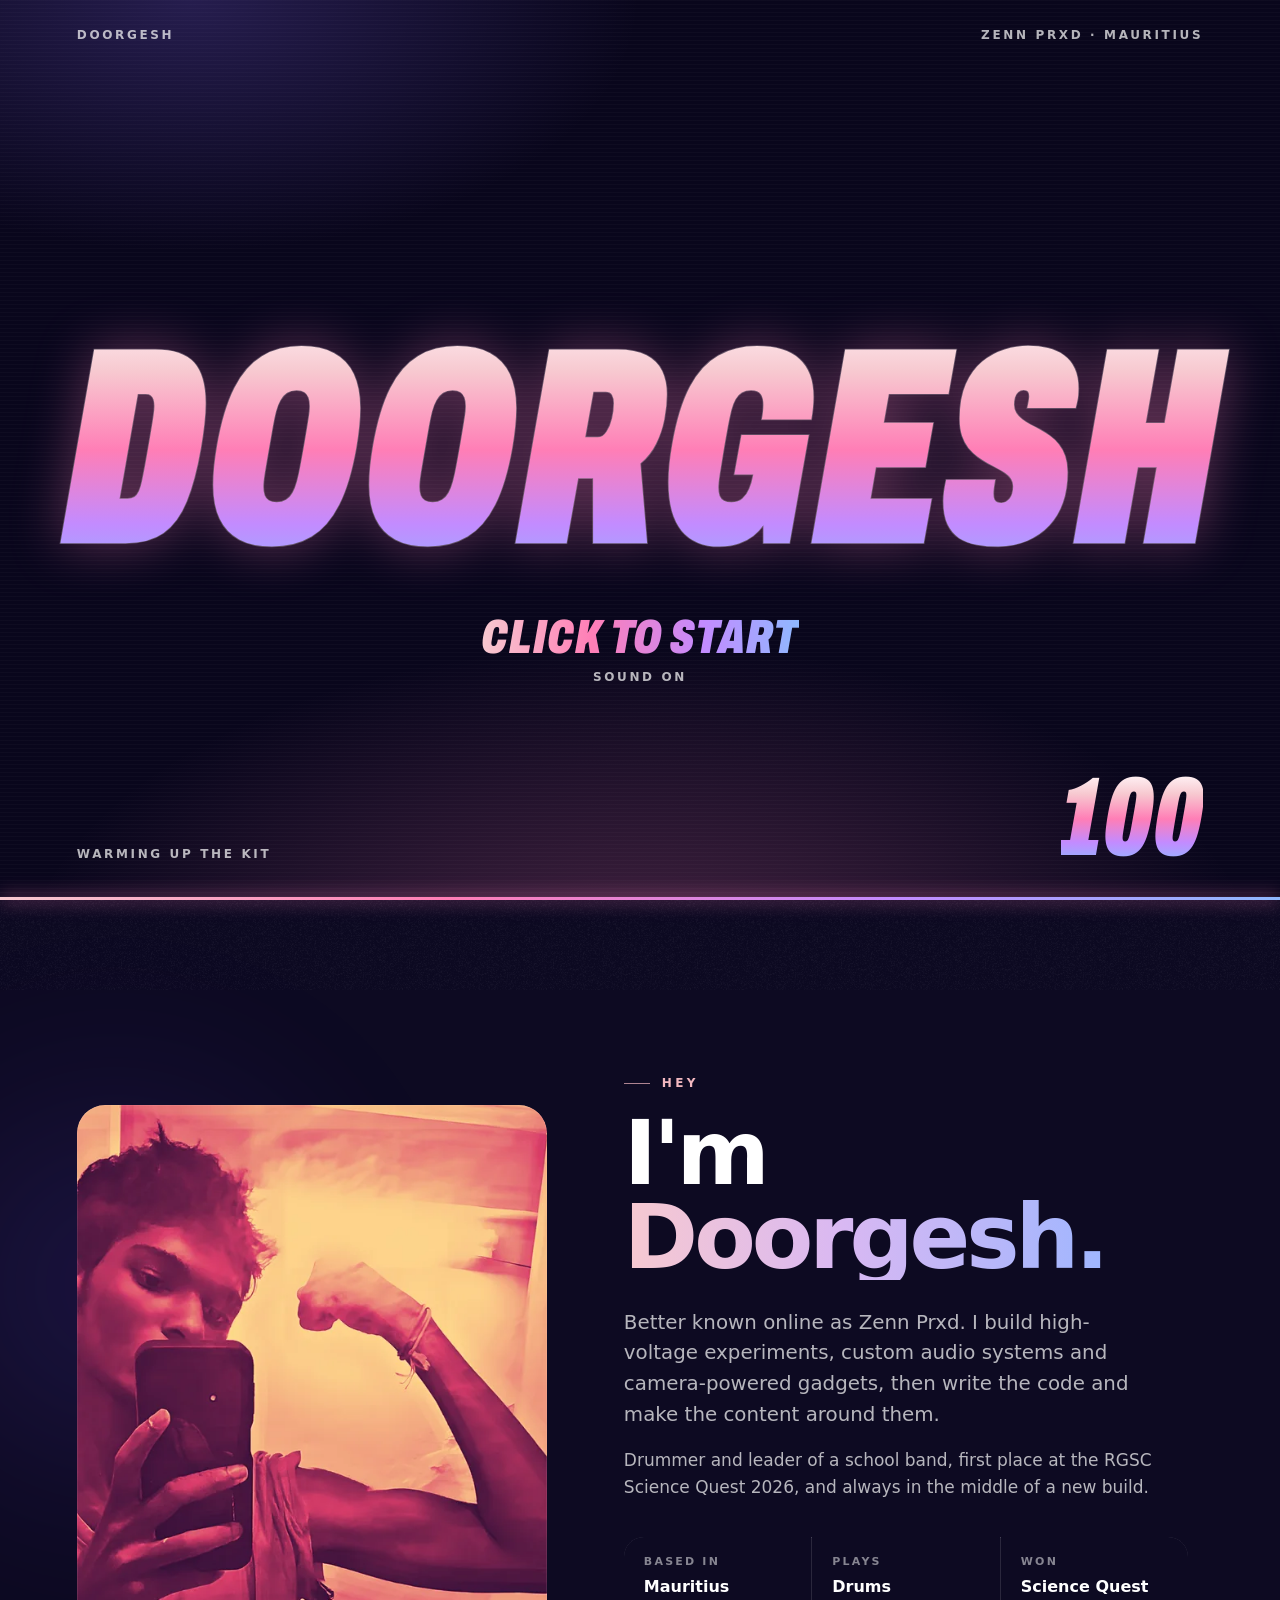
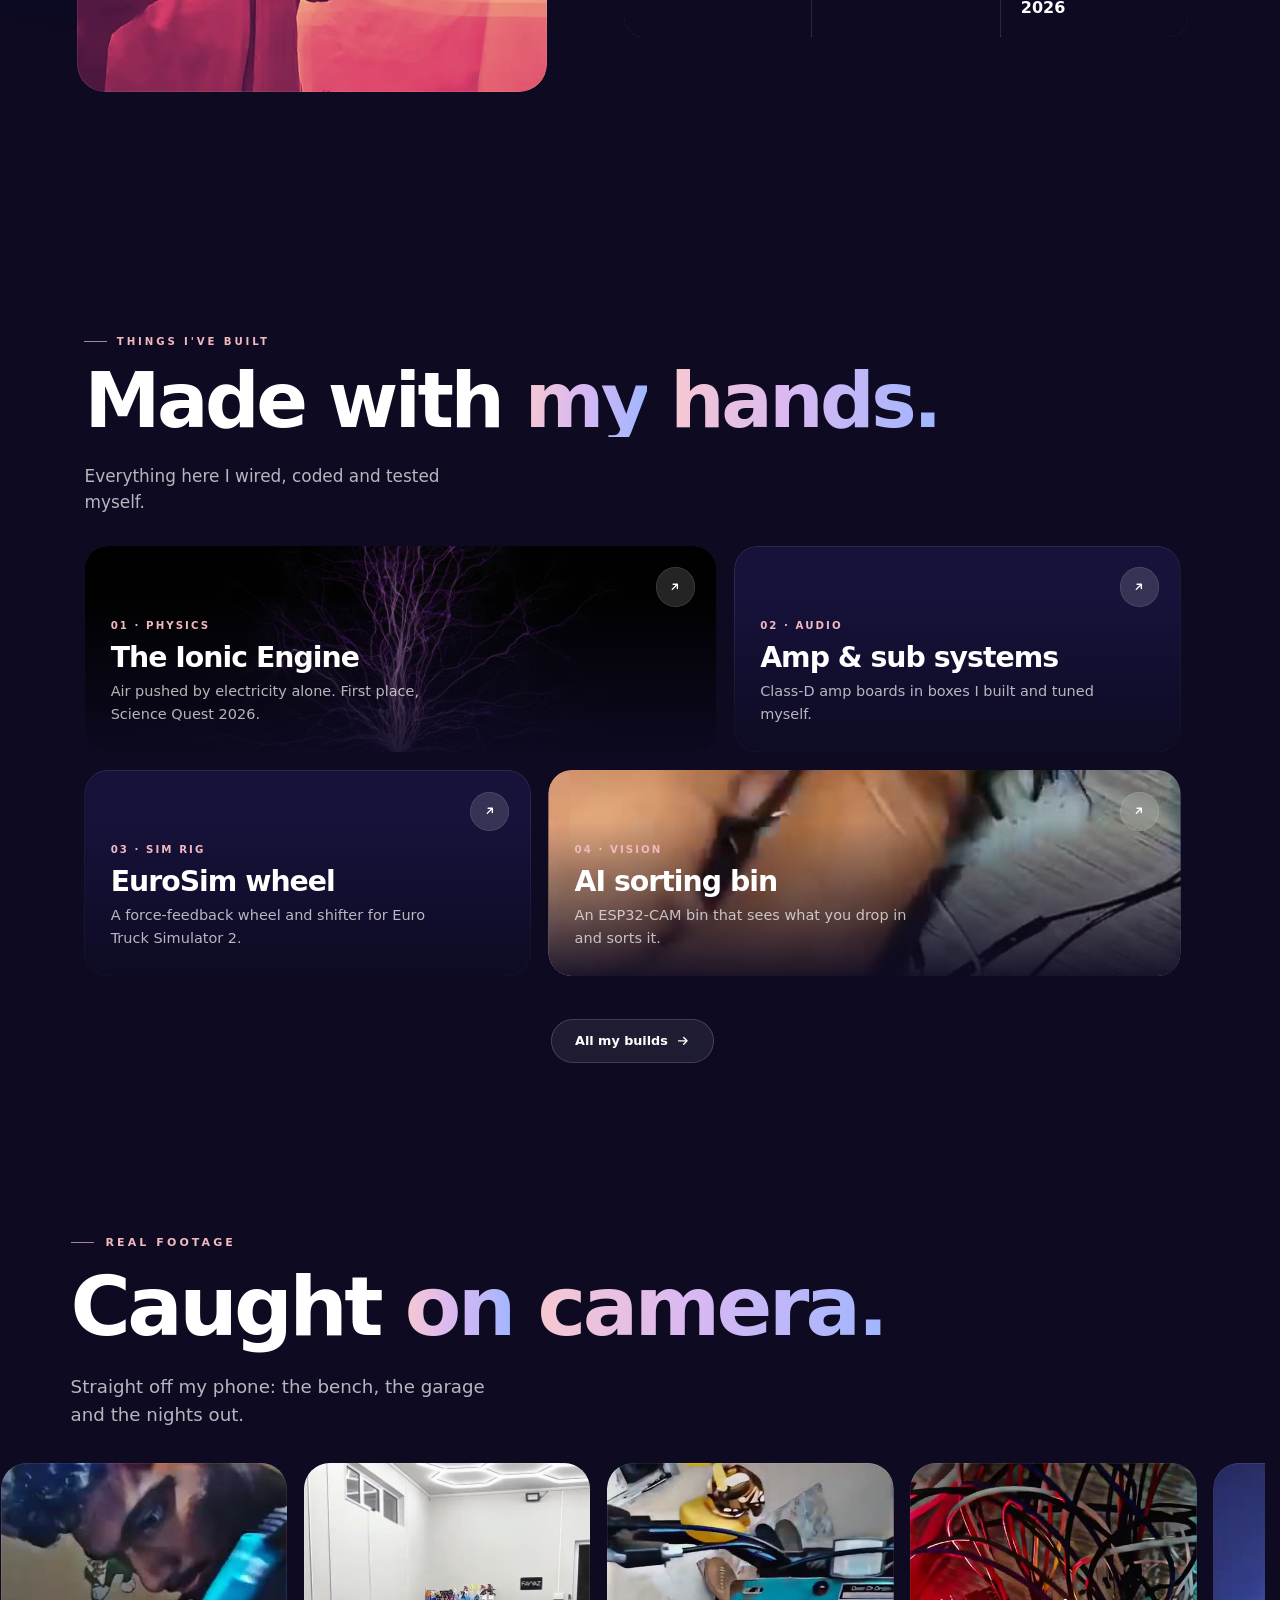
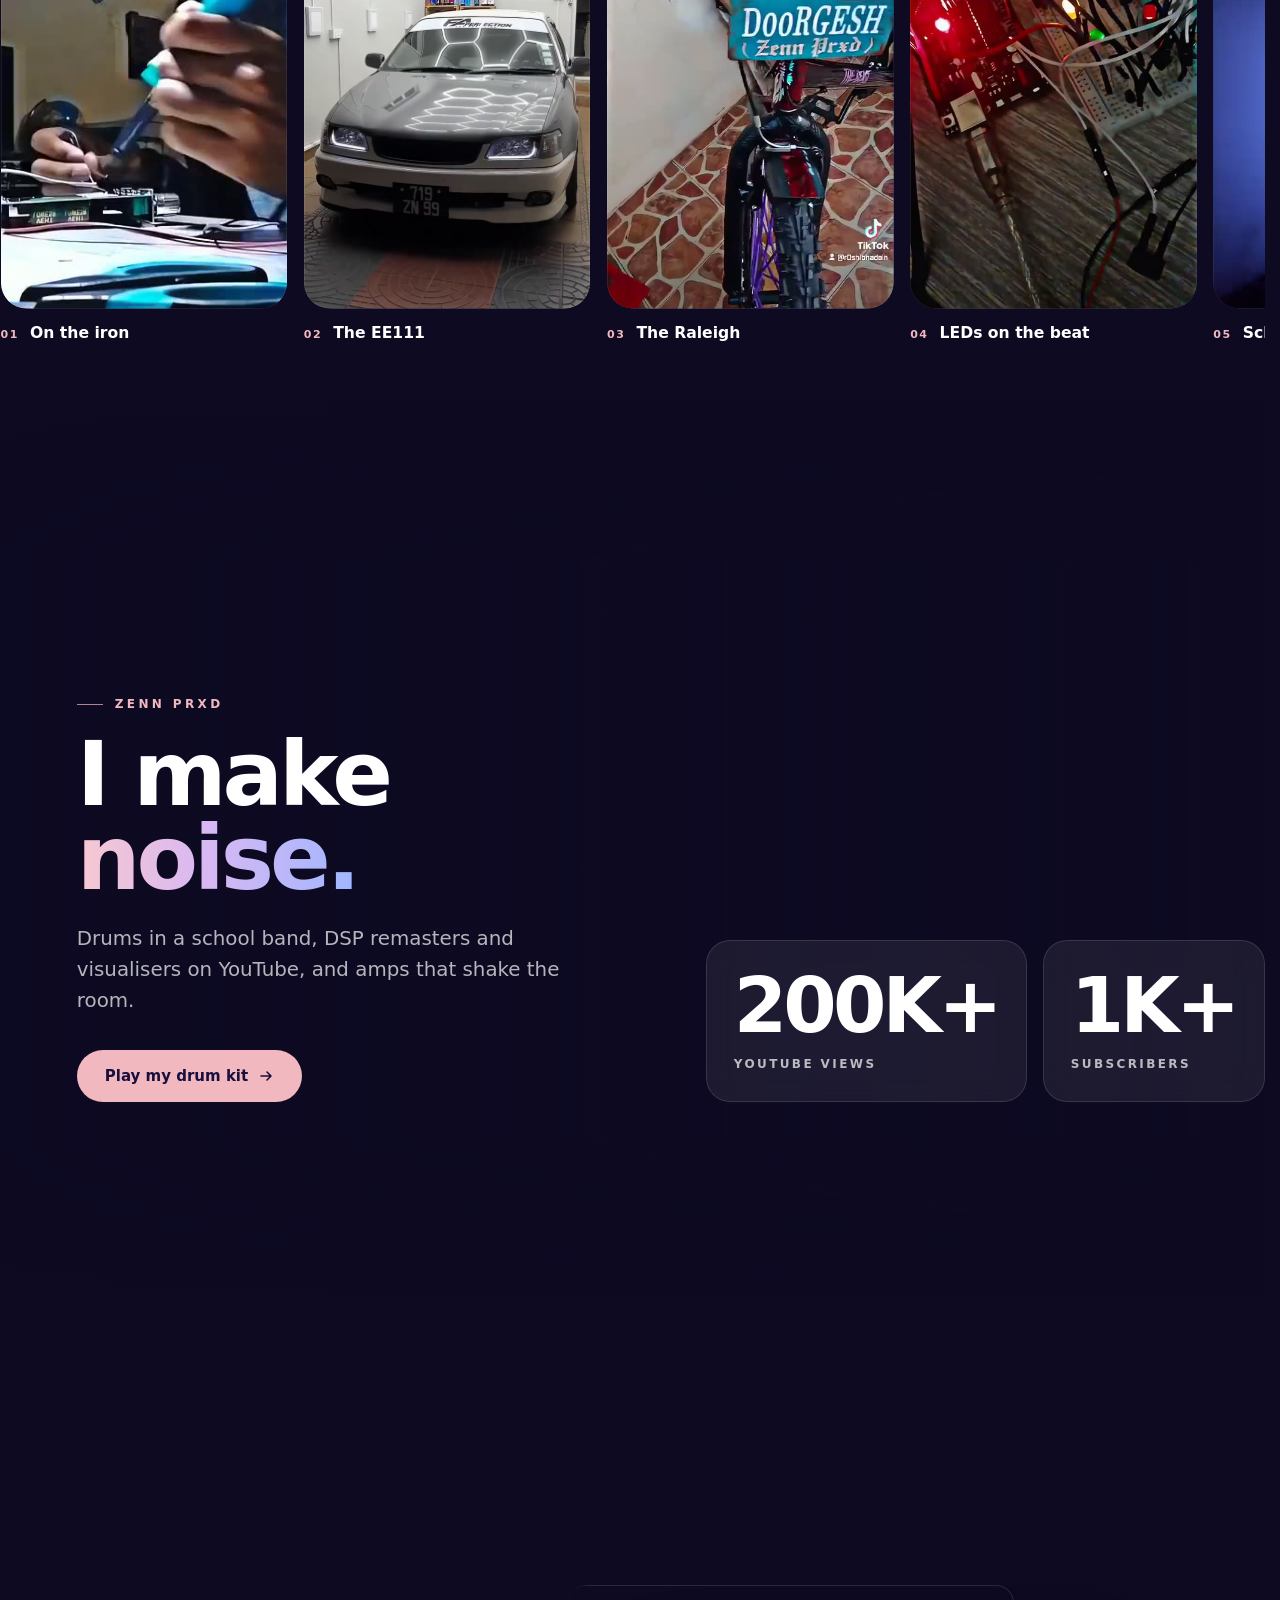
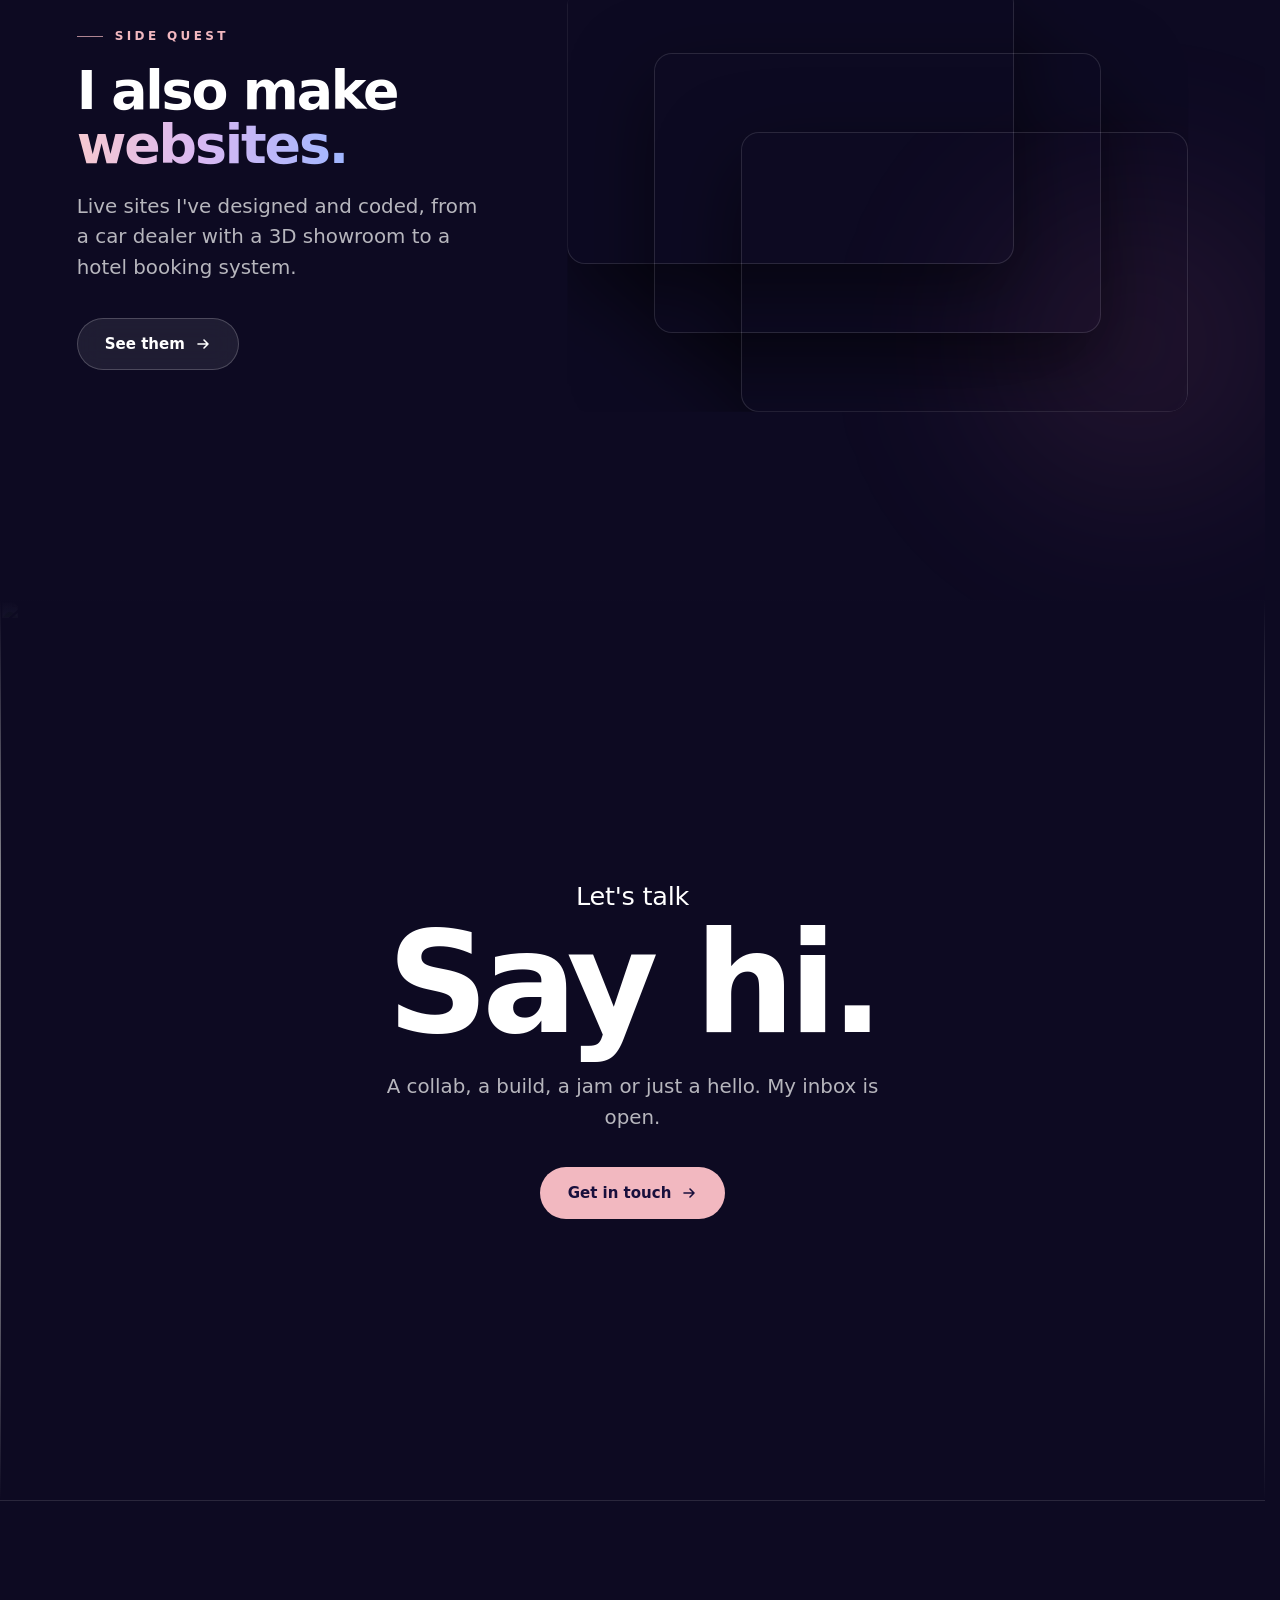
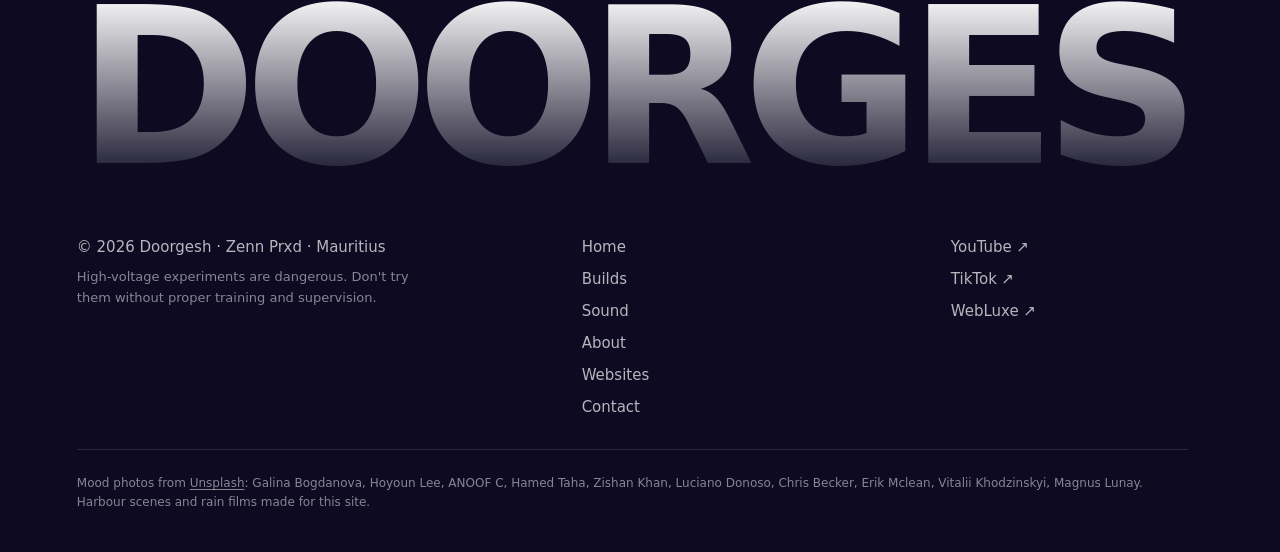
==== index.html @ 0b972c2b "New site: Claim Your Summit hero, original intro film, snap scrolling Replaces the previous portfoli" ====
<!doctype html>
<html lang="en" data-page="home">
<head>
<meta charset="utf-8">
<meta name="viewport" content="width=device-width, initial-scale=1, viewport-fit=cover">
<title>Doorgesh — Claim Your Summit</title>
<meta name="description" content="Doorgesh (Zenn Prxd): builder, drummer and producer from Mauritius. High-voltage experiments, custom audio systems, sim rigs and websites. Claim your summit.">
<meta name="theme-color" content="#0D0A22">
<meta property="og:title" content="Doorgesh — Claim Your Summit">
<meta property="og:description" content="Doorgesh (Zenn Prxd): builder, drummer and producer from Mauritius. High-voltage experiments, custom audio systems, sim rigs and websites. Claim your summit.">
<meta property="og:type" content="website">
<meta property="og:image" content="assets/img/doorgesh-4-sunset.webp">
<link rel="icon" href="assets/favicon.svg" type="image/svg+xml">
<link rel="preconnect" href="https://images.higgs.ai" crossorigin>
<link rel="preconnect" href="https://d8j0ntlcm91z4.cloudfront.net" crossorigin>
<link rel="preload" href="https://fonts.gstatic.com/s/inter/v20/UcC73FwrK3iLTeHuS_nVMrMxCp50SjIa1ZL7.woff2" as="font" type="font/woff2" crossorigin>
<script>(function(){var h=document.documentElement,home=h.getAttribute("data-page")==="home",s;window.DG_EXTRA=[];try{s=sessionStorage;var n=performance.getEntriesByType("navigation")[0];if(n&&n.type==="reload"){s.removeItem("dg-seen");s.removeItem("dg-home");s.removeItem("dg-wipe")}if(matchMedia("(prefers-reduced-motion: reduce)").matches){s.removeItem("dg-wipe");h.classList.add("nointro");return}if(home&&!s.getItem("dg-home")){s.removeItem("dg-wipe");h.classList.add("intro","filming","loading");return}if(home)h.classList.add("nointro");if(s.getItem("dg-wipe"))h.classList.add("arriving");else if(!s.getItem("dg-seen"))h.classList.add("loading")}catch(e){if(home)h.classList.add("nointro")}})()</script>
<link rel="preconnect" href="https://fonts.googleapis.com">
<link rel="preconnect" href="https://fonts.gstatic.com" crossorigin>
<link rel="stylesheet" href="https://fonts.googleapis.com/css2?family=Archivo:ital,wdth,wght@1,62..125,900&amp;display=swap">
<link rel="stylesheet" href="css/site.css?v=3">
<link rel="stylesheet" href="css/intro.css?v=3">
<link rel="stylesheet" href="css/motion.css?v=3">
<style>
/* ---------- hero + stage (Claim Your Summit) ---------- */
.hero{
  position:relative;
  isolation:isolate;
  width:100%;
  height:100vh;height:100svh;
  min-height:520px;
  overflow:hidden;
  background:var(--bg);
}
.stage{
  position:absolute;
  left:50%;top:50%;
  width:max(100vw, 177.7778vh);
  aspect-ratio:16/9;
  transform:translate(-50%,-50%);
  z-index:1;
}
.stage.is-sized{transform:none}
.layer{position:absolute;inset:0}
.layer > img,.layer > video{
  position:absolute;inset:0;
  width:100%;height:100%;
  object-fit:cover;
  display:block;
  user-select:none;-webkit-user-drag:none;
}
.back{transform-origin:50% 40%;z-index:1}
.headline{z-index:2}
.mid{transform-origin:50% 45%;z-index:3}
.front{transform-origin:50% 100%;z-index:4}
.rain{opacity:0;transition:opacity .7s linear}
.rain.on{opacity:1}
.shade{
  position:absolute;left:0;right:0;top:0;height:45%;
  background:linear-gradient(to bottom, rgba(13,8,40,.45), rgba(13,8,40,0));
  pointer-events:none;
}
.glass{
  position:absolute;
  left:5.2%;right:4.1%;top:57.9%;height:25.4%;
  background:linear-gradient(to bottom, rgba(190,200,255,.10) 0%, rgba(150,160,230,.05) 60%, rgba(120,130,210,.08) 100%);
  -webkit-backdrop-filter:blur(1.2px) saturate(1.05);
  backdrop-filter:blur(1.2px) saturate(1.05);
  border-top:1px solid rgba(255,255,255,.18);
}
.headline{position:absolute;top:0;left:0;width:100vw;height:100%;pointer-events:none}
.word{
  position:absolute;left:0;right:0;top:0;
  margin:0;
  font-size:290px;
  font-weight:700;
  letter-spacing:-.045em;
  line-height:1;
  text-align:center;
  white-space:nowrap;
  color:#fff;
}
.word .w{display:inline-block}
.word .l{display:inline-block;will-change:transform,opacity}
.word .bl{display:inline-block;width:0;height:0}
.kicker{
  position:absolute;
  left:-.1em;right:.1em;top:0;
  margin:0;
  font-size:34px;
  font-weight:300;
  letter-spacing:-.01em;
  line-height:1;
  text-align:center;
  white-space:nowrap;
  color:#fff;
}
.opening{position:absolute;inset:0;z-index:6;background:var(--bg)}
.opening > img,.opening > video{position:absolute;inset:0;width:100%;height:100%;object-fit:cover;display:block}
.opening > video{opacity:0}
.doors{position:absolute;inset:0;z-index:7;overflow:hidden}
.door{
  position:absolute;top:0;
  width:50%;height:100%;
  background-color:#07060f;
  background-repeat:no-repeat;
  background-size:200% 100%;
  will-change:transform;
}
.door--l{left:0;background-position:0 50%}
.door--r{right:0;background-position:100% 50%}
html:not(.intro) .opening,html:not(.intro) .doors,.opening[hidden],.doors[hidden]{display:none}

/* intro start states */
html.intro .nav{opacity:0;transform:translateY(-6px)}
html.intro .word .l,html.intro .kicker{opacity:0}
html.intro .front{transform:translateY(66%)}
html.intro .shade{opacity:0}
</style>
<script src="js/site.js?v=3" defer></script>
<script src="js/intro.js?v=3" defer></script>
</head>
<body>
<div class="loader" id="loader" aria-hidden="true">
  <div class="loader__bg"></div>
  <div class="loader__top"><span>Doorgesh</span><span>Zenn Prxd · Mauritius</span></div>
  <div class="loader__word"><div class="loader__w"><span class="loader__out">Doorgesh</span><span class="loader__fill">Doorgesh</span></div></div>
  <div class="loader__bottom"><span class="loader__msg">Loading the drive</span><span class="loader__num">000</span></div>
  <div class="loader__line"><i></i></div>
</div>
<div class="wipe" id="wipe" aria-hidden="true"><i></i><i></i><i></i><i></i><i></i><span></span></div>
<div class="film" id="film">
  <canvas class="film__amb" aria-hidden="true"></canvas>
  <video muted playsinline preload="auto" aria-label="Intro film: a drive into a neon city ending on the name Doorgesh"></video>
  <button type="button" class="film__snd" aria-pressed="false">Sound off</button>
  <button type="button" class="film__skip">Skip intro →</button>
</div>
<div class="flash" id="flash" aria-hidden="true"></div>
<a class="skip" href="#main">Skip to content</a>
<header class="nav" id="nav">
  <a class="brand" href="index.html" aria-label="Doorgesh, home">DOORGESH</a>
  <nav class="pills" aria-label="Main">
    <a href="index.html" aria-current="page">Home</a>
    <a href="work.html">Builds</a>
    <a href="sound.html">Sound</a>
    <a href="about.html">About</a>
  </nav>
  <div class="nav__right">
    <span class="lang">
      <svg viewBox="0 0 24 24" fill="none" stroke="currentColor" stroke-width="1.5" stroke-linecap="round" aria-hidden="true"><circle cx="12" cy="12" r="9"/><path d="M3 12h18"/><path d="M12 3c-3.2 3-3.2 15 0 18M12 3c3.2 3 3.2 15 0 18"/></svg>
      Eng
    </span>
    <a class="btn" href="contact.html">Say hi</a>
  </div>
</header>
<main id="main">
<section class="hero" id="hero" aria-label="Doorgesh — Claim Your Summit">
  <div class="stage" id="stage">
    <div class="layer back" id="back">
      <img id="imgBack" alt="" decoding="async">
      <video class="rain" id="rainA" muted playsinline preload="auto" aria-hidden="true"></video>
      <video class="rain" id="rainB" muted playsinline preload="auto" aria-hidden="true"></video>
      <div class="shade" id="shade"></div>
    </div>
    <div class="headline" id="headline">
      <p class="kicker" id="kicker" aria-hidden="true">Claim Your</p>
      <h1 class="word" id="word" aria-label="Claim Your Summit"><span class="w" id="wordInner" aria-hidden="true"><span class="l">S</span><span class="l">u</span><span class="l">m</span><span class="l">m</span><span class="l">i</span><span class="l">t</span><i class="bl" id="baseline"></i></span></h1>
    </div>
    <div class="layer mid" id="mid">
      <img id="imgMid" alt="" decoding="async">
    </div>
    <div class="layer front" id="front">
      <div class="glass" aria-hidden="true"></div>
      <img id="imgFront" alt="A man in a long dark coat stands at a glass balcony railing, looking out over a rainy neon harbour at night" decoding="async">
    </div>
  </div>
  <div class="opening" id="opening" aria-hidden="true">
    <img id="imgAerial" alt="" decoding="async">
    <video id="tilt" muted playsinline preload="auto"></video>
  </div>
  <div class="doors" id="doors" aria-hidden="true">
    <div class="door door--l" id="doorL"></div>
    <div class="door door--r" id="doorR"></div>
  </div>
  <button class="cue" type="button" aria-label="Scroll to the next section">Scroll<i></i></button>
</section>

<section class="sec" aria-labelledby="me-title">
  <div class="glow glow--a" aria-hidden="true"></div>
  <div class="wrap me">
    <figure class="frame me__photo" data-reveal><img src="assets/img/doorgesh-4-sunset.webp" srcset="assets/img/doorgesh-4-sunset.webp 1x, assets/img/doorgesh-4-sunset-hd.webp 2x" alt="Doorgesh flexing, mirror selfie in sunset colours" loading="lazy" decoding="async" style="object-position:45% 35%"></figure>
    <div class="me__text">
      <p class="eyebrow" data-reveal>Hey</p>
      <h2 id="me-title" class="h2" data-reveal="2">I'm <span class="hl">Doorgesh.</span></h2>
      <p class="lede" data-reveal="3">Better known online as Zenn Prxd. I build high-voltage experiments, custom audio systems and camera-powered gadgets, then write the code and make the content around them.</p>
      <p class="muted" data-reveal="3">Drummer and leader of a school band, first place at the RGSC Science Quest 2026, and always in the middle of a new build.</p>
      <ul class="facts" data-reveal="4">
        <li><span>Based in</span>Mauritius</li>
        <li><span>Plays</span>Drums</li>
        <li><span>Won</span>Science Quest 2026</li>
      </ul>
      <div class="btns" data-reveal="4"><a class="btn btn--ghost" href="about.html">More about me <svg viewBox="0 0 16 16" aria-hidden="true"><path d="M3 8h10M9 4l4 4-4 4"/></svg></a></div>
    </div>
  </div>
</section>

<section class="sec sec--tight" aria-labelledby="built-title">
  <div class="wrap">
    <div class="sec-head">
      <div><p class="eyebrow" data-reveal>Things I've built</p><h2 id="built-title" class="h2" data-reveal="2">Made with <span class="hl">my hands.</span></h2></div>
      <p class="lede" data-reveal="3">Everything here I wired, coded and tested myself.</p>
    </div>
    <div class="tiles">
      <a class="tile" data-cursor="View" href="work.html" data-reveal><img src="assets/img/mood/ionic.webp" srcset="assets/img/mood/ionic.webp 1400w, assets/img/mood/ionic-hd.webp 2400w" sizes="(max-width:900px) 100vw, 60vw" alt="" loading="lazy" decoding="async"><span class="tile__go"><svg viewBox="0 0 16 16" aria-hidden="true"><path d="M5 11 11 5M6 5h5v5"/></svg></span><span class="tile__k">01 · Physics</span><span class="tile__t">The Ionic Engine</span><span class="tile__d">Air pushed by electricity alone. First place, Science Quest 2026.</span></a>
      <a class="tile" data-cursor="View" href="work.html" data-reveal="2"><img src="assets/img/real/tb21.webp" srcset="assets/img/real/tb21.webp 1x, assets/img/real/tb21-hd.webp 2x" alt="" loading="lazy" decoding="async"><span class="tile__go"><svg viewBox="0 0 16 16" aria-hidden="true"><path d="M5 11 11 5M6 5h5v5"/></svg></span><span class="tile__k">02 · Audio</span><span class="tile__t">Amp &amp; sub systems</span><span class="tile__d">Class-D amp boards in boxes I built and tuned myself.</span></a>
      <a class="tile" data-cursor="View" href="work.html" data-reveal><img src="assets/img/mood/sim.webp" srcset="assets/img/mood/sim.webp 1400w, assets/img/mood/sim-hd.webp 2400w" sizes="(max-width:900px) 100vw, 60vw" alt="" loading="lazy" decoding="async"><span class="tile__go"><svg viewBox="0 0 16 16" aria-hidden="true"><path d="M5 11 11 5M6 5h5v5"/></svg></span><span class="tile__k">03 · Sim rig</span><span class="tile__t">EuroSim wheel</span><span class="tile__d">A force-feedback wheel and shifter for Euro Truck Simulator 2.</span></a>
      <a class="tile" data-cursor="View" href="work.html" data-reveal="2"><img src="assets/video/real/wiring.jpg" alt="" loading="lazy" decoding="async"><span class="tile__go"><svg viewBox="0 0 16 16" aria-hidden="true"><path d="M5 11 11 5M6 5h5v5"/></svg></span><span class="tile__k">04 · Vision</span><span class="tile__t">AI sorting bin</span><span class="tile__d">An ESP32-CAM bin that sees what you drop in and sorts it.</span></a>
    </div>
    <div class="more"><a class="btn btn--ghost" href="work.html">All my builds <svg viewBox="0 0 16 16" aria-hidden="true"><path d="M3 8h10M9 4l4 4-4 4"/></svg></a></div>
  </div>
</section>

<section class="sec" aria-labelledby="reel-title">
  <div class="wrap">
    <div class="sec-head">
      <div><p class="eyebrow" data-reveal>Real footage</p><h2 id="reel-title" class="h2" data-reveal="2">Caught <span class="hl">on camera.</span></h2></div>
      <p class="lede" data-reveal="3">Straight off my phone: the bench, the garage and the nights out.</p>
    </div>
  </div>
  <div class="reel" data-reveal>
    <figure class="clip"><div class="frame"><video muted loop playsinline preload="none" poster="assets/video/real/solder.jpg" data-src="assets/video/real/solder.mp4" aria-label="Doorgesh soldering a board at his desk"></video></div><figcaption><span>01</span>On the iron</figcaption></figure>
    <figure class="clip"><div class="frame"><video muted loop playsinline preload="none" poster="assets/video/real/ee111.jpg" data-src="assets/video/real/ee111.mp4" aria-label="A Corolla EE111 under garage lights, headlights cycling colours"></video></div><figcaption><span>02</span>The EE111</figcaption></figure>
    <figure class="clip"><div class="frame"><video muted loop playsinline preload="none" poster="assets/video/real/bike.jpg" data-src="assets/video/real/bike.mp4" aria-label="Close-ups of the wrapped Raleigh bicycle with purple spokes"></video></div><figcaption><span>03</span>The Raleigh</figcaption></figure>
    <figure class="clip"><div class="frame"><video muted loop playsinline preload="none" poster="assets/video/real/leds.jpg" data-src="assets/video/real/leds.mp4" aria-label="An Arduino and breadboard with LEDs flashing"></video></div><figcaption><span>04</span>LEDs on the beat</figcaption></figure>
    <figure class="clip"><div class="frame"><video muted loop playsinline preload="none" poster="assets/video/real/school.jpg" data-src="assets/video/real/school.mp4" aria-label="A school party under coloured lights"></video></div><figcaption><span>05</span>School nights</figcaption></figure>
  </div>
</section>

<section class="sec band" aria-labelledby="music-title">
  <div class="band__bg" aria-hidden="true"><img src="assets/img/mood/drums-violet.webp" srcset="assets/img/mood/drums-violet.webp 1400w, assets/img/mood/drums-violet-hd.webp 2400w" sizes="(max-width:900px) 100vw, 60vw" alt="" loading="lazy" decoding="async"></div>
  <div class="wrap music">
    <div>
      <p class="eyebrow" data-reveal>Zenn Prxd</p>
      <h2 id="music-title" class="h2" data-reveal="2">I make <span class="hl">noise.</span></h2>
      <p class="lede" data-reveal="3">Drums in a school band, DSP remasters and visualisers on YouTube, and amps that shake the room.</p>
      <div class="btns" data-reveal="4"><a class="btn" href="sound.html">Play my drum kit <svg viewBox="0 0 16 16" aria-hidden="true"><path d="M3 8h10M9 4l4 4-4 4"/></svg></a></div>
    </div>
    <dl class="nums" data-reveal="3">
      <div class="num"><dd><b><span data-count="200">200</span>K+</b></dd><dt><span>YouTube views</span></dt></div>
      <div class="num"><dd><b><span data-count="1">1</span>K+</b></dd><dt><span>Subscribers</span></dt></div>
    </dl>
  </div>
</section>

<section class="sec" aria-labelledby="sq-title">
  <div class="glow glow--b" aria-hidden="true"></div>
  <div class="wrap sq">
    <div>
      <p class="eyebrow" data-reveal>Side quest</p>
      <h2 id="sq-title" class="h3" data-reveal="2">I also make <span class="hl">websites.</span></h2>
      <p class="lede" data-reveal="3" style="margin-top:20px">Live sites I've designed and coded, from a car dealer with a 3D showroom to a hotel booking system.</p>
      <div class="btns" data-reveal="4"><a class="btn btn--ghost" href="web.html">See them <svg viewBox="0 0 16 16" aria-hidden="true"><path d="M3 8h10M9 4l4 4-4 4"/></svg></a></div>
    </div>
    <div class="sq__shots" data-reveal="2">
      <img src="assets/img/sites/v8motors.webp" srcset="assets/img/sites/v8motors.webp 1x, assets/img/sites/v8motors-hd.webp 2x" alt="V8 Motors website" loading="lazy" decoding="async">
      <img src="assets/img/sites/edenvilla.webp" srcset="assets/img/sites/edenvilla.webp 1x, assets/img/sites/edenvilla-hd.webp 2x" alt="Eden Villa website" loading="lazy" decoding="async">
      <img src="assets/img/sites/signtuning.webp" srcset="assets/img/sites/signtuning.webp 1x, assets/img/sites/signtuning-hd.webp 2x" alt="SIGNTUNING website" loading="lazy" decoding="async">
    </div>
  </div>
</section>

<section class="cta" aria-label="Contact">
  <div class="cta__bg" data-rain="https://d8j0ntlcm91z4.cloudfront.net/user_38xzZboKViGWJOttwIXH07lWA1P/hf_20261117_063703_04e54df7-2236-4dff-b95b-a9a34c1f78ec.mp4" aria-hidden="true">
    <img src="https://images.higgs.ai/?default=1&amp;output=webp&amp;url=https%3A%2F%2Fd8j0ntlcm91z4.cloudfront.net%2Fuser_38xzZboKViGWJOttwIXH07lWA1P%2Fhf_20261117_063251_24fbd7cc-00df-49ec-8fbf-d8a0349b1e98.png&amp;w=2000&amp;q=85" alt="" loading="lazy" decoding="async">
    <video muted playsinline preload="none"></video>
    <video muted playsinline preload="none"></video>
  </div>
  <div class="wrap">
    <p class="kick" data-reveal>Let's talk</p>
    <h2 class="h1" data-reveal="2">Say hi.</h2>
    <p class="lede" data-reveal="3">A collab, a build, a jam or just a hello. My inbox is open.</p>
    <div class="btns" data-reveal="4"><a class="btn" href="contact.html">Get in touch <svg viewBox="0 0 16 16" aria-hidden="true"><path d="M3 8h10M9 4l4 4-4 4"/></svg></a></div>
  </div>
</section>
</main>
<footer class="foot">
  <div class="wrap">
    <p class="foot__word" aria-hidden="true">DOORGESH</p>
    <div class="foot__row">
      <div><p>© 2026 Doorgesh · Zenn Prxd · Mauritius</p><p class="foot__warn">High-voltage experiments are dangerous. Don't try them without proper training and supervision.</p></div>
      <nav class="foot__nav" aria-label="Footer"><a href="index.html">Home</a><a href="work.html">Builds</a><a href="sound.html">Sound</a><a href="about.html">About</a><a href="web.html">Websites</a><a href="contact.html">Contact</a></nav>
      <div class="foot__nav"><a href="https://www.youtube.com/results?search_query=Zenn+Prxd" target="_blank" rel="noopener">YouTube ↗</a><a href="https://www.tiktok.com/@r0shibhadain" target="_blank" rel="noopener">TikTok ↗</a><a href="https://webluxe.github.io/WebLuxe/" target="_blank" rel="noopener">WebLuxe ↗</a></div>
    </div>
    <p class="foot__credits">Mood photos from <a href="https://unsplash.com" target="_blank" rel="noopener">Unsplash</a>: Galina Bogdanova, Hoyoun Lee, ANOOF C, Hamed Taha, Zishan Khan, Luciano Donoso, Chris Becker, Erik Mclean, Vitalii Khodzinskyi, Magnus Lunay. Harbour scenes and rain films made for this site.</p>
  </div>
</footer>
<script>
(function () {
  "use strict";

  /* ---------- media ---------- */
  var CDN = "https://d8j0ntlcm91z4.cloudfront.net/user_38xzZboKViGWJOttwIXH07lWA1P/hf_20261117_";
  var IDS = {
    doors:  "063048_97fd9a70-adbe-46bd-bfce-ec1004f6c7d8",
    aerial: "063055_ee1debcd-d200-484f-b94f-fad6dcffd4eb",
    back:   "063251_24fbd7cc-00df-49ec-8fbf-d8a0349b1e98",
    mid:    "063252_b9f2fecf-9be0-485f-842f-3aa6bbc251f2",
    front:  "063151_7804d758-a2eb-4499-9b56-8f493edbb206"
  };
  var TILT_SRC = CDN + "063355_a600befc-45d6-4a32-9db6-9d6565a89609.mp4";
  var RAIN_SRC = CDN + "063703_04e54df7-2236-4dff-b95b-a9a34c1f78ec.mp4";
  function img(id, w) {
    return "https://images.higgs.ai/?default=1&output=webp&url=" +
      encodeURIComponent(CDN + id + ".png") + "&w=" + w + "&q=85";
  }
  function pickW(cssPx) {
    var dpr = Math.min(window.devicePixelRatio || 1, 2);
    var w = Math.ceil((cssPx * dpr) / 100) * 100;
    return Math.max(600, Math.min(2700, w));
  }

  /* ---------- elements ---------- */
  var $ = function (id) { return document.getElementById(id); };
  var root = document.documentElement;
  var hero = $("hero"), stage = $("stage"), back = $("back"), mid = $("mid"), front = $("front");
  var headline = $("headline"), word = $("word"), wordInner = $("wordInner"), baseline = $("baseline");
  var kicker = $("kicker"), nav = $("nav"), shade = $("shade");
  var opening = $("opening"), doors = $("doors"), doorL = $("doorL"), doorR = $("doorR");
  var tilt = $("tilt"), rainA = $("rainA"), rainB = $("rainB");
  var letters = Array.prototype.slice.call(word.querySelectorAll(".l"));

  var reduce = window.matchMedia && window.matchMedia("(prefers-reduced-motion: reduce)").matches;
  var playIntro = root.classList.contains("intro");

  /* ---------- layout ---------- */
  var wpe = 3.4, blr = 0.8633;
  function measure() {
    var prev = word.style.fontSize;
    word.style.fontSize = "100px";
    var wr = wordInner.getBoundingClientRect(), hr = word.getBoundingClientRect(), br = baseline.getBoundingClientRect();
    if (wr.width > 0) { wpe = wr.width / 100; blr = (br.bottom - hr.top) / 100; }
    word.style.fontSize = prev;
  }
  function layout() {
    var vw = hero.clientWidth, vh = hero.clientHeight;
    var sw = Math.max(vw, vh * 16 / 9), sh = sw * 9 / 16;
    var sl = (vw - sw) / 2, st = (vh - sh) / 2;
    stage.classList.add("is-sized");
    stage.style.width = sw + "px";
    stage.style.height = sh + "px";
    stage.style.left = sl + "px";
    stage.style.top = st + "px";
    headline.style.left = (-sl) + "px";
    headline.style.width = vw + "px";

    var portrait = vh > 1.2 * vw;
    var bStage = sh * (portrait ? 0.362 : 0.43);
    var bView = st + bStage;
    var navBottom = (parseFloat(getComputedStyle(nav).top) || 0) + nav.offsetHeight;

    var a = (0.625 * sw) / wpe;
    var b = (0.92 * vw) / wpe;
    var c = (bView - (navBottom + 0.035 * vh)) / 0.88;
    var F = Math.max(24, Math.min(a, b, c));

    word.style.fontSize = F + "px";
    word.style.top = (bStage - blr * F) + "px";
    kicker.style.fontSize = (0.118 * F) + "px";
    kicker.style.top = (bStage - (0.727 + 0.02) * F) + "px";
  }
  var rz = 0;
  window.addEventListener("resize", function () { cancelAnimationFrame(rz); rz = requestAnimationFrame(layout); });
  layout();
  if (document.fonts && document.fonts.load) {
    document.fonts.load('700 100px "Inter"', "Summit").then(function () { measure(); layout(); }, function () {});
    document.fonts.ready.then(function () { measure(); layout(); });
  } else { measure(); layout(); }

  /* ---------- images, sized to the screen ---------- */
  var wStage = pickW(Math.max(hero.clientWidth, hero.clientHeight * 16 / 9)), wHero = pickW(hero.clientWidth);
  function loadImg(el, src) {
    return new Promise(function (res) {
      var done = function () { res(); };
      el.onload = function () { if (el.decode) el.decode().then(done, done); else done(); };
      el.onerror = done;
      el.src = src;
    });
  }
  function loadBg(el, src) {
    return new Promise(function (res) {
      var i = new Image();
      var done = function () { el.style.backgroundImage = 'url("' + src + '")'; res(); };
      i.onload = function () { if (i.decode) i.decode().then(done, done); else done(); };
      i.onerror = function () { res(); };
      i.src = src;
    });
  }
  var backReady = loadImg($("imgBack"), img(IDS.back, wStage));
  var imgReady = [backReady, loadImg($("imgMid"), img(IDS.mid, wStage)), loadImg($("imgFront"), img(IDS.front, wStage))];

  /* ---------- rain loop ---------- */
  var RAIN = [rainA, rainB], LOOP = 3.6, LEAD = 0.75, activeRain = -1, rainStarted = false, heroVisible = true;
  function safePlay(v) { var p = v.play(); if (p && p.catch) p.catch(function () {}); }
  function rainOn(i) { var v = RAIN[i]; try { v.currentTime = 0; } catch (e) {} safePlay(v); v.classList.add("on"); }
  RAIN.forEach(function (v, i) {
    v.addEventListener("timeupdate", function () {
      if (i !== activeRain || !heroVisible) return;
      if (v.currentTime >= LOOP - LEAD) {
        var n = 1 - i; activeRain = n; rainOn(n); v.classList.remove("on");
        setTimeout(function () { if (activeRain !== i) v.pause(); }, 800);
      }
    });
  });
  function loadRain() { if (rainA.getAttribute("src")) return; rainA.src = RAIN_SRC; rainB.src = RAIN_SRC; rainA.load(); rainB.load(); }
  function startRain() { if (rainStarted) return; rainStarted = true; loadRain(); activeRain = 0; rainOn(0); }
  function resumeRain() { if (rainStarted && activeRain >= 0 && heroVisible && !document.hidden) { var v = RAIN[activeRain]; if (v.paused) safePlay(v); } }
  document.addEventListener("visibilitychange", resumeRain);
  // pause the rain while the hero is scrolled out of view
  if ("IntersectionObserver" in window) new IntersectionObserver(function (es) {
    heroVisible = es[0].isIntersecting;
    if (!rainStarted) return;
    if (heroVisible) resumeRain(); else RAIN.forEach(function (v) { v.pause(); });
  }).observe(hero);

  /* ---------- reduced motion: final frame, nothing plays ---------- */
  if (reduce) { root.classList.remove("intro"); return; }

  /* ---------- already seen this session: final frame + live rain ---------- */
  if (!playIntro) { backReady.then(startRain); depth(); return; }

  /* ---------- the intro ---------- */
  try { window.scrollTo(0, 0); } catch (e) {}
  imgReady.push(loadImg($("imgAerial"), img(IDS.aerial, wStage)));
  imgReady.push(loadBg(doorL, img(IDS.doors, wHero)).then(function () { doorR.style.backgroundImage = doorL.style.backgroundImage; }));
  var tiltReady = new Promise(function (res) {
    var done = function () { res(); };
    tilt.addEventListener("canplaythrough", done, { once: true });
    tilt.addEventListener("error", done, { once: true });
    tilt.src = TILT_SRC; tilt.load();
  });

  var D = 7400, anims = [];
  var E = {
    door1: "cubic-bezier(.1,.2,.8,1)", door2: "cubic-bezier(.4,.6,.9,1)", io: "ease-in-out",
    open: "cubic-bezier(.45,0,.55,1)", rise: "cubic-bezier(.2,.65,.3,1)", back: "cubic-bezier(.45,0,.35,1)",
    mid1: "cubic-bezier(.45,0,.3,1)", mid2: "cubic-bezier(.45,0,.55,1)", head: "cubic-bezier(.3,0,.4,1)",
    man1: "cubic-bezier(.2,.5,.2,1)", man2: "cubic-bezier(.45,0,.55,1)"
  };
  function track(el, points) {
    var kf = [], first = points[0], last = points[points.length - 1];
    if (first[0] > 0) kf.push(Object.assign({ offset: 0, easing: "linear" }, first[1]));
    points.forEach(function (p) {
      var k = Object.assign({ offset: Math.min(1, (p[0] * 1000) / D) }, p[1]);
      k.easing = p[2] || "linear"; kf.push(k);
    });
    if (last[0] * 1000 < D) kf.push(Object.assign({ offset: 1 }, last[1]));
    var a = el.animate(kf, { duration: D, fill: "both" });
    a.pause(); a.currentTime = 0; anims.push(a);
  }
  track(doorL, [[0.02, { transform: "translateX(0)" }, E.door1], [1.13, { transform: "translateX(-101%)" }]]);
  track(doorR, [[0.02, { transform: "translateX(0)" }, E.door2], [1.24, { transform: "translateX(101%)" }]]);
  track(tilt, [[1.19, { opacity: 0 }, E.io], [1.47, { opacity: 1 }]]);
  track(opening, [[2.45, { opacity: 1 }, E.open], [2.95, { opacity: 0 }]]);
  track(nav, [[2.45, { opacity: 0, transform: "translateY(-6px)" }, "ease-out"], [2.75, { opacity: 1, transform: "translateY(0)" }]]);
  track(kicker, [[2.45, { opacity: 0, transform: "translate(0, .5em)" }, E.rise], [3.10, { opacity: 1, transform: "translate(0, 0)" }]]);
  letters.forEach(function (l, i) {
    var s = 2.45 + i * 0.054;
    track(l, [[s, { opacity: 0, transform: "translateY(.14em)" }, E.rise], [s + 0.70, { opacity: 1, transform: "translateY(0)" }]]);
  });
  track(shade, [[2.90, { opacity: 0 }, E.io], [3.70, { opacity: 1 }]]);
  track(back, [[2.90, { transform: "translateY(0)" }, E.back], [4.30, { transform: "translateY(-1.5%)" }]]);
  track(mid, [[2.90, { transform: "translateY(0)" }, E.mid1], [4.30, { transform: "translateY(-4%)" }], [4.60, { transform: "translateY(-4%)" }, E.mid2], [6.90, { transform: "translateY(0)" }]]);
  track(headline, [[3.00, { transform: "translateY(6%)" }, E.head], [4.80, { transform: "translateY(0)" }]]);
  track(front, [[3.35, { transform: "translateY(66%)" }, E.man1], [6.00, { transform: "translateY(-2.5%)" }, E.man2], [7.30, { transform: "translateY(0)" }]]);

  var T0 = 1.25, T1 = 2.85, WIN = T1 - T0, tiltDone = false, tiltStarted = false;
  function syncTilt(t) {
    if (tiltDone) return;
    var dur = (isFinite(tilt.duration) && tilt.duration > 0) ? tilt.duration : 5.04, base = dur / WIN;
    if (t >= T1) { tiltDone = true; tilt.pause(); try { tilt.currentTime = Math.max(0, dur - 0.03); } catch (e) {} return; }
    if (t < T0) return;
    if (!tiltStarted) { tiltStarted = true; tilt.playbackRate = base; safePlay(tilt); }
    var target = ((t - T0) / WIN) * dur, diff = target - tilt.currentTime;
    var r = Math.max(0.85 * base, Math.min(1.2 * base, base * (1 + diff * 1.5)));
    if (Math.abs(r - tilt.playbackRate) > 0.01 * base) tilt.playbackRate = r;
  }

  var started = false, t0 = 0, failsafe = 0;
  function finish() {
    anims.forEach(function (a) { a.currentTime = D; });
    root.classList.remove("intro");
    anims.forEach(function (a) { a.cancel(); });
    opening.hidden = true; doors.hidden = true;
    tilt.pause(); tilt.removeAttribute("src");
    try { sessionStorage.setItem("dg-seen", "1"); sessionStorage.setItem("dg-home", "1"); } catch (e) {}
    depth();
    try { dispatchEvent(new Event("dg:intro")); } catch (e) {}
  }
  // after the intro, scrolling away splits the scene into depth: sky drifts slow, the man and railing fast
  function depth() {
    if (matchMedia("(prefers-reduced-motion: reduce)").matches) return;
    var hero = document.getElementById("hero"), hl = document.getElementById("headline");
    var L = [[back, 0.12, 1.06], [hl, 0.42, 0.92], [mid, 0.2, 1.02], [front, 0.04, 1]];
    var cue = hero.querySelector(".cue"), ticking = false;
    var paint = function () {
      ticking = false;
      var p = Math.max(0, Math.min(1, window.scrollY / innerHeight));
      L.forEach(function (l) {
        if (!l[0]) return;
        l[0].style.translate = "0 " + (p * l[1] * 100).toFixed(2) + "vh";
        if (l[2] !== 1) l[0].style.scale = String(1 + (l[2] - 1) * p);
      });
      if (hl) hl.style.opacity = String(1 - p * 1.4);
      if (cue) cue.style.opacity = String(1 - p * 3);
      hero.style.filter = p > 0.01 ? "brightness(" + (1 - p * 0.45).toFixed(3) + ")" : "";
    };
    addEventListener("scroll", function () { if (!ticking) { ticking = true; requestAnimationFrame(paint); } }, { passive: true });
    paint();
  }
  function frame(now) {
    var ms = Math.min(now - t0, D);
    for (var i = 0; i < anims.length; i++) anims[i].currentTime = ms;
    var t = ms / 1000;
    syncTilt(t);
    if (t >= 2.40) startRain();
    if (ms >= D) { finish(); return; }
    requestAnimationFrame(frame);
  }
  var onStart = [];
  function start() {
    if (started) return;
    started = true;
    onStart.forEach(function (f) { f(); });
    clearTimeout(failsafe);
    loadRain();
    requestAnimationFrame(function (now) { t0 = now; frame(now); });
  }
  var ready = Promise.all(imgReady.concat([tiltReady]));
  var heroP = { p: 0 };
  (window.DG_EXTRA = window.DG_EXTRA || []).push(heroP);   // the loader waits for the hero too
  ready.then(function () { heroP.p = 1; loadRain(); });

  if (root.classList.contains("filming")) {
    // the intro film plays first; intro.js calls start() on the flash that cuts from the film to the doors
    window.DG_HERO = {
      start: function (cb) {
        if (cb) { if (started) cb(); else onStart.push(cb); }
        Promise.race([ready, new Promise(function (r) { setTimeout(r, 2500); })]).then(function () { setTimeout(start, 60); });
      }
    };
    failsafe = setTimeout(start, 45000);
  } else {
    failsafe = setTimeout(start, 5000);
    ready.then(function () { setTimeout(start, 120); });
  }
})();
</script>
</body>
</html>
---- css/site.css ----
/* =========================================================
   Doorgesh — shared styles (Harborlux look)
   ========================================================= */
@font-face{
  font-family:"Inter";
  font-style:normal;
  font-weight:100 900;
  font-display:swap;
  src:url(https://fonts.gstatic.com/s/inter/v20/UcC73FwrK3iLTeHuS_nVMrMxCp50SjIa1ZL7.woff2) format("woff2");
  unicode-range:U+0000-00FF,U+0131,U+0152-0153,U+02BB-02BC,U+02C6,U+02DA,U+02DC,U+0304,U+0308,U+0329,U+2000-206F,U+20AC,U+2122,U+2191,U+2193,U+2212,U+2215,U+FEFF,U+FFFD;
}
:root{
  --bg:#0D0A22;
  --bg2:#120E2E;
  --card:#16123A;
  --ink:#180F3C;
  --btn:#F2B8C0;
  --btn-hover:#F7C9D0;
  --text:#FFFFFF;
  --muted:rgba(255,255,255,.7);
  --dim:rgba(255,255,255,.5);
  --line:rgba(255,255,255,.12);
  --line2:rgba(255,255,255,.2);
  --link:rgba(255,255,255,.88);
  --glass:rgba(255,255,255,.14);
  --glass-ring:rgba(255,255,255,.12);
  --pink:#F2B8C0;
  --lav:#C3B4FF;
  --accent:linear-gradient(92deg,#F7C9D0 0%,#D9B8F2 45%,#9FB6FF 100%);
  --radius:28px;
  --gut:clamp(18px, 6vw, 125px);
  --u:calc(min(100vw, 160vh) / 1440);
}
@supports (height:1svh){ :root{ --u:calc(min(100vw, 160svh) / 1440); } }

*,*::before,*::after{box-sizing:border-box}
html{background:var(--bg);scrollbar-gutter:stable;-webkit-text-size-adjust:100%}
html.intro{overflow:hidden}
body{
  margin:0;
  background:var(--bg);
  color:var(--text);
  font-family:"Inter",system-ui,-apple-system,"Segoe UI",Roboto,sans-serif;
  font-size:17px;
  line-height:1.6;
  -webkit-font-smoothing:antialiased;
  -moz-osx-font-smoothing:grayscale;
  overflow-x:hidden;
}
img,video,svg{display:block;max-width:100%}
a{color:inherit;text-decoration:none}
button{font:inherit;color:inherit}
h1,h2,h3,p,ul,ol,figure,dl,dd{margin:0}
ul,ol{padding:0;list-style:none}
::selection{background:var(--pink);color:var(--ink)}
:focus-visible{outline:2px solid #fff;outline-offset:3px;border-radius:6px}

.skip{position:fixed;left:12px;top:-60px;z-index:100;background:#fff;color:var(--ink);padding:10px 16px;border-radius:999px;font-weight:600;transition:top .2s}
.skip:focus{top:12px}
.sr{position:absolute;width:1px;height:1px;overflow:hidden;clip:rect(0 0 0 0);white-space:nowrap}

.wrap{width:100%;max-width:1440px;margin:0 auto;padding:0 var(--gut)}

/* ---------- type ---------- */
.eyebrow{
  font-size:12px;
  font-weight:600;
  letter-spacing:.28em;
  text-transform:uppercase;
  color:var(--pink);
  margin-bottom:18px;
  display:flex;align-items:center;gap:12px;
}
.eyebrow b{font-weight:600;color:rgba(255,255,255,.5)}
.eyebrow::before{content:"";width:26px;height:1px;background:currentColor;opacity:.7}
.kick{font-weight:300;letter-spacing:-.01em;font-size:clamp(20px,2vw,28px);line-height:1.2;color:var(--text);margin-bottom:6px}
.h1,.h2,.h3{font-weight:700;letter-spacing:-.045em;line-height:.94}
.h1{font-size:clamp(58px,11vw,176px)}
.h2{font-size:clamp(44px,7vw,112px)}
.h3{font-size:clamp(34px,4.2vw,64px);letter-spacing:-.04em;line-height:1}
.hl{background:var(--accent);-webkit-background-clip:text;background-clip:text;color:transparent;padding-right:.04em}
.lede{font-size:clamp(18px,1.55vw,22px);line-height:1.55;color:var(--muted);max-width:40ch;font-weight:400}
.muted{color:var(--muted)}
.mono{font-feature-settings:"tnum" 1}
.small{font-size:13px;letter-spacing:.12em;text-transform:uppercase;font-weight:600;color:var(--dim)}
.ulink{color:#fff;background:linear-gradient(currentColor,currentColor) 0 100%/100% 1px no-repeat;padding-bottom:1px;transition:color .25s}
.ulink:hover{color:var(--pink)}

/* ---------- buttons ---------- */
.btn{
  height:52px;
  padding:0 28px;
  display:inline-flex;align-items:center;justify-content:center;gap:10px;
  border-radius:999px;
  border:0;
  background:var(--btn);
  color:var(--ink);
  font-weight:600;
  font-size:15px;
  white-space:nowrap;
  cursor:pointer;
  transition:transform .25s ease, background-color .25s ease, box-shadow .25s ease;
}
.btn:hover{transform:translateY(-1px);background:var(--btn-hover)}
.btn svg{width:16px;height:16px;fill:none;stroke:currentColor;stroke-width:1.6;stroke-linecap:round;stroke-linejoin:round;transition:transform .25s}
.btn:hover svg{transform:translateX(2px)}
.btn--ghost{background:rgba(255,255,255,.08);color:#fff;box-shadow:inset 0 0 0 1px var(--line2);-webkit-backdrop-filter:blur(12px);backdrop-filter:blur(12px)}
.btn--ghost:hover{background:rgba(255,255,255,.16)}
.btns{display:flex;flex-wrap:wrap;gap:12px;margin-top:34px}

/* ---------- nav ---------- */
.nav{
  position:fixed;
  z-index:50;
  left:0;right:0;
  top:calc(52 * var(--u));
  height:calc(48 * var(--u));
  padding:0 calc(125 * var(--u));
  display:flex;align-items:center;justify-content:space-between;
  font-size:calc(15 * var(--u));
  line-height:1;
}
.nav::before{
  content:"";position:fixed;left:0;right:0;top:0;
  height:calc(52 * var(--u) * 2 + 48 * var(--u));
  background:linear-gradient(to bottom, rgba(13,10,34,.92) 0%, rgba(13,10,34,.7) 55%, rgba(13,10,34,0) 100%);
  opacity:0;transition:opacity .4s ease;
  pointer-events:none;z-index:-1;
}
.nav.solid::before{opacity:1}
.brand{
  font-weight:600;
  font-size:calc(17 * var(--u));
  letter-spacing:.28em;
  color:var(--text);
  white-space:nowrap;
}
.pills{
  position:absolute;
  left:50%;top:0;
  height:100%;
  transform:translateX(-50%);
  display:flex;align-items:center;
  gap:calc(6 * var(--u));
  padding:calc(5 * var(--u));
  border-radius:999px;
  background:var(--glass);
  -webkit-backdrop-filter:blur(12px);
  backdrop-filter:blur(12px);
  box-shadow:inset 0 0 0 1px var(--glass-ring);
}
.pills a{
  height:calc(38 * var(--u));
  padding:0 calc(22 * var(--u));
  display:inline-flex;align-items:center;justify-content:center;
  border-radius:999px;
  font-weight:400;
  color:var(--link);
  white-space:nowrap;
  transition:background-color .25s ease, color .25s ease;
}
.pills a:hover{background:rgba(255,255,255,.14)}
.pills a[aria-current="page"]{background:#fff;color:var(--ink);font-weight:600}
.nav__right{display:flex;align-items:center;gap:calc(30 * var(--u))}
.lang{
  display:inline-flex;align-items:center;gap:calc(9 * var(--u));
  color:rgba(255,255,255,.9);
  white-space:nowrap;
}
.lang svg{width:calc(20 * var(--u));height:calc(20 * var(--u));flex:none}
.nav .btn{
  height:calc(44 * var(--u));
  padding:0 calc(27 * var(--u));
  font-size:inherit;
}
.nav .btn:hover{transform:translateY(-1px)}

@media (max-width:819.98px){
  :root{--u:1px}
  .nav{top:16px;height:auto;padding:0 18px;flex-wrap:wrap;row-gap:12px}
  .nav::before{height:150px}
  .brand{font-size:14px;letter-spacing:.22em}
  .lang{font-size:13px}
  .lang svg{width:16px;height:16px}
  .nav .btn{height:36px;padding:0 16px;font-size:13px}
  .pills{position:static;transform:none;order:3;width:100%;height:40px;padding:4px;gap:4px}
  .pills a{flex:1 1 auto;height:32px;font-size:12px;padding:0 10px}
}
@media (max-width:360px){
  .pills a{font-size:11px;padding:0 6px}
}
@media (max-height:500px) and (orientation:landscape){
  :root{--u:1px}
  .nav{top:12px;height:34px;padding:0 24px;flex-wrap:nowrap;font-size:12px}
  .nav::before{height:70px}
  .brand{font-size:13px;letter-spacing:.24em}
  .lang{font-size:12px}
  .lang svg{width:16px;height:16px}
  .nav .btn{height:32px;padding:0 16px;font-size:12px}
  .nav__right{gap:18px}
  .pills{position:absolute;left:50%;top:0;transform:translateX(-50%);width:auto;height:34px;padding:3px;gap:4px}
  .pills a{flex:none;height:28px;font-size:12px;padding:0 13px}
}

/* ---------- sections ---------- */
.sec{position:relative;padding:clamp(96px,12vw,170px) 0;overflow:hidden;overflow:clip}
.sec--tight{padding-top:clamp(40px,5vw,70px)}
.sec-head{margin-bottom:clamp(40px,5vw,72px);display:flex;justify-content:space-between;align-items:flex-end;gap:30px;flex-wrap:wrap}
.sec-head .lede{max-width:34ch}
.glow{position:absolute;pointer-events:none;border-radius:50%;filter:blur(80px);opacity:.5;z-index:0}
.glow--a{width:46vw;height:46vw;left:-14vw;top:10%;background:radial-gradient(circle,rgba(120,80,255,.35),transparent 65%)}
.glow--b{width:40vw;height:40vw;right:-10vw;bottom:0;background:radial-gradient(circle,rgba(242,120,170,.25),transparent 65%)}
.sec > .wrap{position:relative;z-index:1}

/* reveal */
.js [data-reveal]{opacity:0;transform:translateY(28px);transition:opacity .9s cubic-bezier(.2,.65,.3,1),transform .9s cubic-bezier(.2,.65,.3,1)}
.js [data-reveal].in{opacity:1;transform:none}
.js [data-reveal="2"]{transition-delay:.08s}
.js [data-reveal="3"]{transition-delay:.16s}
.js [data-reveal="4"]{transition-delay:.24s}

/* ---------- media frames ---------- */
.frame{
  position:relative;overflow:hidden;
  border-radius:var(--radius);
  background:var(--card);
  box-shadow:inset 0 0 0 1px var(--line);
}
.frame img,.frame video{width:100%;height:100%;object-fit:cover}
.frame::after{content:"";position:absolute;inset:0;border-radius:inherit;box-shadow:inset 0 0 0 1px rgba(255,255,255,.08);pointer-events:none}

/* ---------- home: me ---------- */
.me{display:grid;grid-template-columns:minmax(0,5fr) minmax(0,6fr);gap:clamp(36px,6vw,110px);align-items:center}
.me__photo{aspect-ratio:4/5}
.me__text .h2{margin-bottom:28px}
.me__text p + p{margin-top:16px}
.facts{display:grid;grid-template-columns:repeat(3,1fr);gap:1px;margin-top:36px;border-radius:20px;overflow:hidden;background:var(--line);box-shadow:inset 0 0 0 1px var(--line)}
.facts li{background:var(--bg);padding:18px 20px;font-weight:600;font-size:16px;line-height:1.3}
.facts span{display:block;font-size:11px;letter-spacing:.2em;text-transform:uppercase;color:var(--dim);font-weight:600;margin-bottom:8px}

/* ---------- tiles ---------- */
.tiles{display:grid;grid-template-columns:repeat(12,1fr);gap:clamp(14px,1.6vw,24px)}
.tile{
  position:relative;overflow:hidden;
  border-radius:var(--radius);
  min-height:clamp(320px,36vw,520px);
  grid-column:span 6;
  display:flex;flex-direction:column;justify-content:flex-end;
  padding:clamp(22px,2.4vw,36px);
  isolation:isolate;
  box-shadow:inset 0 0 0 1px var(--line);
  background:var(--card);
}
.tile:nth-child(1),.tile:nth-child(4){grid-column:span 7}
.tile:nth-child(2),.tile:nth-child(3){grid-column:span 5}
.tile img,.tile video{position:absolute;inset:0;width:100%;height:100%;object-fit:cover;z-index:-2;transition:transform 1.2s cubic-bezier(.2,.65,.3,1)}
.tile::before{content:"";position:absolute;inset:0;z-index:-1;background:linear-gradient(to top, rgba(13,10,34,.92) 0%, rgba(13,10,34,.35) 48%, rgba(13,10,34,0) 75%)}
.tile:hover img,.tile:hover video{transform:scale(1.04)}
.tile__k{font-size:12px;letter-spacing:.2em;text-transform:uppercase;font-weight:600;color:var(--pink);margin-bottom:10px}
.tile__t{font-size:clamp(26px,2.6vw,40px);font-weight:700;letter-spacing:-.035em;line-height:1.05}
.tile__d{color:var(--muted);margin-top:8px;max-width:38ch}
.tile__go{position:absolute;top:clamp(18px,2vw,28px);right:clamp(18px,2vw,28px);width:46px;height:46px;border-radius:50%;display:grid;place-items:center;background:rgba(255,255,255,.14);-webkit-backdrop-filter:blur(10px);backdrop-filter:blur(10px);box-shadow:inset 0 0 0 1px var(--glass-ring);transition:background .25s,transform .25s}
.tile__go svg{width:16px;height:16px;fill:none;stroke:#fff;stroke-width:1.6;stroke-linecap:round;stroke-linejoin:round}
.tile:hover .tile__go{background:var(--btn);transform:rotate(-45deg)}
.tile:hover .tile__go svg{stroke:var(--ink)}
.more{margin-top:clamp(30px,4vw,50px);display:flex;justify-content:center}

/* ---------- reel ---------- */
.reel{display:grid;grid-auto-flow:column;grid-auto-columns:clamp(240px,24vw,340px);gap:18px;overflow-x:auto;scroll-snap-type:x mandatory;padding:0 var(--gut) 18px;scrollbar-width:thin;scrollbar-color:rgba(255,255,255,.25) transparent}
.reel::-webkit-scrollbar{height:6px}
.reel::-webkit-scrollbar-thumb{background:rgba(255,255,255,.2);border-radius:9px}
.clip{scroll-snap-align:start;margin:0}
.clip .frame{aspect-ratio:9/14}
.clip figcaption{display:flex;gap:12px;align-items:baseline;margin-top:14px;font-weight:600;font-size:17px}
.clip figcaption span{font-size:12px;color:var(--pink);letter-spacing:.14em}

/* ---------- image band (music) ---------- */
.band{position:relative;overflow:hidden;isolation:isolate}
.band__bg{position:absolute;inset:0;z-index:-1}
.band__bg img{width:100%;height:100%;object-fit:cover}
.band__bg::after{content:"";position:absolute;inset:0;background:linear-gradient(90deg, rgba(13,10,34,.94) 0%, rgba(13,10,34,.7) 45%, rgba(13,10,34,.25) 100%),linear-gradient(to bottom, var(--bg) 0%, rgba(13,10,34,0) 18%, rgba(13,10,34,0) 82%, var(--bg) 100%)}
.music{display:grid;grid-template-columns:minmax(0,1.2fr) minmax(0,1fr);gap:50px;align-items:end}
.music .h2{margin-bottom:24px}
.nums{display:grid;grid-template-columns:1fr 1fr;gap:16px}
.num{padding:28px;border-radius:24px;background:rgba(255,255,255,.07);box-shadow:inset 0 0 0 1px var(--glass-ring);-webkit-backdrop-filter:blur(14px);backdrop-filter:blur(14px)}
.num b{display:block;font-size:clamp(48px,6vw,92px);font-weight:700;letter-spacing:-.05em;line-height:1}
.num dt span{display:block;margin-top:10px;font-size:12px;letter-spacing:.2em;text-transform:uppercase;font-weight:600;color:var(--muted)}

/* ---------- sidequest ---------- */
.sq{display:grid;grid-template-columns:minmax(0,1fr) minmax(0,1.5fr);gap:clamp(36px,6vw,100px);align-items:center}
.sq__shots{position:relative;aspect-ratio:16/11}
.sq__shots img{position:absolute;width:72%;border-radius:18px;box-shadow:0 30px 80px rgba(0,0,0,.5),inset 0 0 0 1px var(--line);transition:transform .8s cubic-bezier(.2,.65,.3,1)}
.sq__shots img:nth-child(1){left:0;top:0;z-index:1}
.sq__shots img:nth-child(2){left:14%;top:16%;z-index:2}
.sq__shots img:nth-child(3){right:0;bottom:0;z-index:3}
.sq__shots:hover img:nth-child(1){transform:translate(-10px,-10px)}
.sq__shots:hover img:nth-child(3){transform:translate(10px,10px)}

/* ---------- rain CTA ---------- */
.cta{position:relative;overflow:hidden;isolation:isolate;min-height:clamp(520px,80svh,820px);display:flex;align-items:center;text-align:center}
.cta__bg{position:absolute;inset:0;z-index:-1;background:var(--bg)}
.cta__bg img,.cta__bg video{position:absolute;inset:0;width:100%;height:100%;object-fit:cover}
.cta__bg video{opacity:0;transition:opacity .7s linear}
.cta__bg video.on{opacity:1}
.cta__bg::after{content:"";position:absolute;inset:0;background:linear-gradient(to bottom, var(--bg) 0%, rgba(13,10,34,.35) 30%, rgba(13,10,34,.35) 70%, var(--bg) 100%)}
.cta .wrap{display:flex;flex-direction:column;align-items:center}
.cta .h1{margin-bottom:22px}
.cta .lede{margin:0 auto}
.cta .btns{justify-content:center}

/* ---------- page header ---------- */
.phead{position:relative;overflow:hidden;isolation:isolate;min-height:clamp(560px,86svh,900px);display:flex;align-items:flex-end;padding:180px 0 clamp(56px,7vw,100px)}
.phead__bg{position:absolute;inset:0;z-index:-1}
.phead__bg img{width:100%;height:100%;object-fit:cover;transform:scale(1.06);animation:pheadIn 2.4s cubic-bezier(.2,.65,.3,1) both}
.phead__bg::after{content:"";position:absolute;inset:0;background:linear-gradient(to bottom, rgba(13,8,40,.55) 0%, rgba(13,10,34,.35) 35%, rgba(13,10,34,.7) 75%, var(--bg) 100%),linear-gradient(90deg, rgba(13,10,34,.6), rgba(13,10,34,0) 70%)}
@keyframes pheadIn{from{transform:scale(1.14);opacity:0}to{transform:scale(1.06);opacity:1}}
.phead .h1{margin-bottom:26px}
.phead .lede{max-width:46ch}
.phead--plain{min-height:auto;padding-bottom:40px}

/* ---------- work ---------- */
.filters{display:inline-flex;flex-wrap:wrap;gap:6px;padding:5px;margin-top:34px;border-radius:30px;background:var(--glass);-webkit-backdrop-filter:blur(12px);backdrop-filter:blur(12px);box-shadow:inset 0 0 0 1px var(--glass-ring)}
.filters button{height:38px;padding:0 18px;border:0;border-radius:999px;background:transparent;color:var(--link);cursor:pointer;display:inline-flex;align-items:center;gap:8px;font-size:14px;transition:background .25s,color .25s}
.filters button:hover{background:rgba(255,255,255,.14)}
.filters button[aria-pressed="true"]{background:#fff;color:var(--ink);font-weight:600}
.filters i{font-style:normal;font-size:11px;opacity:.6}
.grid-work{display:grid;grid-template-columns:repeat(3,minmax(0,1fr));gap:clamp(14px,1.6vw,24px)}
.pcard{
  position:relative;overflow:hidden;isolation:isolate;
  border:0;padding:0;text-align:left;cursor:pointer;
  border-radius:var(--radius);
  background:var(--card);
  box-shadow:inset 0 0 0 1px var(--line);
  min-height:clamp(380px,32vw,480px);
  display:flex;flex-direction:column;justify-content:flex-end;
  transition:transform .5s cubic-bezier(.2,.65,.3,1), opacity .4s;
}
.pcard.wide{grid-column:span 2}
.pcard[hidden]{display:none}
.pcard__art{position:absolute;inset:0;z-index:-2}
.pcard__art img,.pcard__art video{width:100%;height:100%;object-fit:cover;transition:transform 1.2s cubic-bezier(.2,.65,.3,1)}
.pcard::before{content:"";position:absolute;inset:0;z-index:-1;background:linear-gradient(to top, rgba(13,10,34,.95) 0%, rgba(13,10,34,.4) 50%, rgba(13,10,34,0) 78%)}
.pcard:hover .pcard__art img,.pcard:hover .pcard__art video{transform:scale(1.05)}
.pcard__body{padding:clamp(22px,2.2vw,32px)}
.pcard__tag{font-size:12px;letter-spacing:.18em;text-transform:uppercase;font-weight:600;color:var(--pink);margin-bottom:10px;display:flex;gap:10px;align-items:center}
.pcard__tag em{font-style:normal;background:var(--btn);color:var(--ink);padding:4px 10px;border-radius:999px;letter-spacing:.08em;font-size:11px}
.pcard h3{font-size:clamp(24px,2.2vw,34px);font-weight:700;letter-spacing:-.035em;line-height:1.05}
.pcard__body > p:last-child{color:var(--muted);margin-top:8px;font-size:16px}
.pcard__plus{position:absolute;top:22px;right:22px;width:44px;height:44px;border-radius:50%;display:grid;place-items:center;background:rgba(255,255,255,.14);-webkit-backdrop-filter:blur(10px);backdrop-filter:blur(10px);box-shadow:inset 0 0 0 1px var(--glass-ring);transition:background .25s,transform .35s}
.pcard__plus svg{width:16px;height:16px;stroke:#fff;fill:none;stroke-width:1.6;stroke-linecap:round}
.pcard:hover .pcard__plus{background:var(--btn);transform:rotate(90deg)}
.pcard:hover .pcard__plus svg{stroke:var(--ink)}

.modal{border:0;padding:0;background:transparent;color:var(--text);max-width:min(1040px,calc(100vw - 32px));width:100%;max-height:calc(100svh - 32px)}
.modal::backdrop{background:rgba(8,6,22,.72);-webkit-backdrop-filter:blur(10px);backdrop-filter:blur(10px)}
.modal__in{display:grid;grid-template-columns:minmax(0,1.1fr) minmax(0,1fr);border-radius:var(--radius);overflow:hidden;background:var(--bg2);box-shadow:inset 0 0 0 1px var(--line2),0 40px 120px rgba(0,0,0,.6)}
.modal__media{min-height:340px;background:var(--card)}
.modal__media img,.modal__media video{width:100%;height:100%;object-fit:cover}
.modal__body{padding:clamp(26px,3vw,44px);overflow:auto;max-height:calc(100svh - 32px)}
.modal__body h3{font-size:clamp(30px,3vw,46px);font-weight:700;letter-spacing:-.04em;line-height:1;margin:6px 0 20px}
.modal__body p{color:var(--muted)}
.modal__body p + p{margin-top:12px}
.modal__x{position:absolute;top:14px;right:14px;width:44px;height:44px;border-radius:50%;border:0;cursor:pointer;background:rgba(255,255,255,.14);-webkit-backdrop-filter:blur(10px);backdrop-filter:blur(10px);box-shadow:inset 0 0 0 1px var(--glass-ring);display:grid;place-items:center;z-index:2}
.modal__x:hover{background:rgba(255,255,255,.24)}
.modal__x svg{width:16px;height:16px;stroke:#fff;stroke-width:1.8;fill:none;stroke-linecap:round}
.modal[open]{animation:modalIn .45s cubic-bezier(.2,.65,.3,1)}
@keyframes modalIn{from{opacity:0;transform:translateY(20px) scale(.98)}to{opacity:1;transform:none}}

.chips{display:flex;flex-wrap:wrap;gap:8px;margin-top:22px}
.chips li{padding:8px 14px;border-radius:999px;font-size:13px;background:rgba(255,255,255,.07);box-shadow:inset 0 0 0 1px var(--line);color:rgba(255,255,255,.9)}

.cards4{display:grid;grid-template-columns:repeat(4,minmax(0,1fr));gap:clamp(12px,1.4vw,20px)}
.gcard{padding:clamp(24px,2.4vw,34px);border-radius:24px;background:rgba(255,255,255,.045);box-shadow:inset 0 0 0 1px var(--line);transition:background .3s, transform .4s cubic-bezier(.2,.65,.3,1)}
.gcard:hover{background:rgba(255,255,255,.075);transform:translateY(-4px)}
.gcard .small{color:var(--pink)}
.gcard h3{font-size:clamp(22px,1.9vw,28px);font-weight:700;letter-spacing:-.03em;margin:12px 0 16px;line-height:1.1}
.gcard ul li{padding:10px 0;border-top:1px solid var(--line);color:var(--muted);font-size:15px;line-height:1.4}
.gcard p{color:var(--muted);font-size:15px}

/* ---------- sound ---------- */
.kit{display:grid;grid-template-columns:minmax(0,1fr) minmax(0,1.15fr);gap:clamp(18px,2vw,30px);align-items:stretch}
.pads{display:grid;grid-template-columns:repeat(3,minmax(0,1fr));gap:12px}
.pad{
  position:relative;aspect-ratio:1;border:0;cursor:pointer;
  border-radius:24px;
  background:rgba(255,255,255,.06);
  box-shadow:inset 0 0 0 1px var(--line2);
  display:flex;flex-direction:column;justify-content:flex-end;align-items:flex-start;
  padding:18px;text-align:left;
  -webkit-backdrop-filter:blur(12px);backdrop-filter:blur(12px);
  transition:background .3s, box-shadow .3s, transform .12s;
  touch-action:manipulation;user-select:none;-webkit-user-select:none;
}
.pad b{font-size:clamp(18px,1.7vw,24px);font-weight:700;letter-spacing:-.02em}
.pad span{font-size:11px;letter-spacing:.18em;text-transform:uppercase;color:var(--dim);font-weight:600;margin-top:4px}
.pad:hover{background:rgba(255,255,255,.1)}
.pad.hit{background:var(--btn);color:var(--ink);transform:scale(.96);box-shadow:0 0 60px rgba(242,184,192,.55);transition:none}
.pad.hit span{color:rgba(24,15,60,.6)}
.scope{position:relative;border-radius:var(--radius);overflow:hidden;background:#0A0820;box-shadow:inset 0 0 0 1px var(--line2);min-height:300px;display:flex;flex-direction:column}
.scope canvas{flex:1;width:100%;min-height:260px}
.scope__bar{display:flex;justify-content:space-between;padding:14px 20px;border-top:1px solid var(--line);font-size:12px;letter-spacing:.16em;text-transform:uppercase;font-weight:600;color:var(--dim)}
.scope__bar b{color:var(--pink);font-weight:600}
.kit__bar{grid-column:1/-1;display:flex;align-items:center;gap:22px;flex-wrap:wrap;margin-top:8px}
.kit__bar p{color:var(--dim);font-size:14px}
.kit-pulse{position:fixed;inset:0;pointer-events:none;z-index:40;background:radial-gradient(circle at 50% 60%, rgba(242,184,192,.18), transparent 60%);opacity:0}
.kit-pulse.go{animation:pulse .5s ease-out}
@keyframes pulse{from{opacity:1}to{opacity:0}}

.split{display:grid;grid-template-columns:minmax(0,1fr) minmax(0,1fr);gap:clamp(36px,6vw,100px);align-items:center}
.split .h3{margin-bottom:22px}
.split p + p{margin-top:14px}
.split .frame{margin-top:30px;aspect-ratio:4/3}
.boards{display:grid;gap:12px}
.board{display:flex;gap:20px;align-items:center;padding:22px 24px;border-radius:22px;background:rgba(255,255,255,.045);box-shadow:inset 0 0 0 1px var(--line)}
.board svg{width:52px;height:52px;flex:none;fill:none;stroke:var(--pink);stroke-width:1.4}
.board b{display:block;font-size:20px;font-weight:700;letter-spacing:-.02em}
.board span{color:var(--muted);font-size:15px}
.big{font-size:clamp(90px,14vw,210px);font-weight:700;letter-spacing:-.06em;line-height:.9}

/* ---------- about ---------- */
.about{display:grid;grid-template-columns:minmax(0,1.15fr) minmax(0,1fr);gap:clamp(40px,6vw,100px);align-items:center}
.about .h1{margin-bottom:28px}
.about p + p{margin-top:16px}
.about .lede{margin-bottom:8px}
.deck{display:flex;flex-direction:column;align-items:center}
.deck__cards{position:relative;width:min(400px,78vw);aspect-ratio:4/5;outline:none}
.card{position:absolute;inset:0;margin:0;border-radius:var(--radius);overflow:hidden;background:var(--card);box-shadow:0 30px 70px rgba(0,0,0,.45),inset 0 0 0 1px var(--line);cursor:grab;touch-action:none;user-select:none;-webkit-user-select:none;transition:transform .6s cubic-bezier(.2,.65,.3,1), opacity .4s}
.card.dragging{transition:none;cursor:grabbing}
.card img{width:100%;height:100%;object-fit:cover;pointer-events:none;transition:filter .35s}
.card.raw img{filter:none!important}
.card figcaption{position:absolute;left:18px;bottom:16px;font-size:12px;letter-spacing:.16em;font-weight:600;color:#fff;text-shadow:0 1px 10px rgba(0,0,0,.6)}
.deck__ctrl{display:flex;align-items:center;gap:18px;margin-top:30px;font-size:13px;letter-spacing:.16em;font-weight:600;color:var(--muted)}
.rbtn{width:48px;height:48px;border-radius:50%;border:0;cursor:pointer;display:grid;place-items:center;background:rgba(255,255,255,.1);box-shadow:inset 0 0 0 1px var(--line2);transition:background .25s}
.rbtn:hover{background:var(--btn)}
.rbtn svg{width:16px;height:16px;fill:none;stroke:#fff;stroke-width:1.6;stroke-linecap:round;stroke-linejoin:round}
.rbtn:hover svg{stroke:var(--ink)}
.deck__hint{margin-top:12px;font-size:12px;letter-spacing:.14em;text-transform:uppercase;color:var(--dim)}
.handles{display:flex;flex-wrap:wrap;gap:10px;margin-top:30px}
.handles li{padding:12px 18px;border-radius:16px;background:rgba(255,255,255,.05);box-shadow:inset 0 0 0 1px var(--line);font-weight:600;font-size:15px;line-height:1.3}
.handles span{display:block;font-size:10px;letter-spacing:.2em;text-transform:uppercase;color:var(--dim);margin-bottom:4px}
.duo-defs{position:absolute;width:0;height:0}

.trace{display:grid;grid-template-columns:repeat(5,minmax(0,1fr));gap:12px;position:relative}
.trace li{position:relative;padding:60px 24px 28px;border-radius:24px;background:rgba(255,255,255,.04);box-shadow:inset 0 0 0 1px var(--line)}
.trace li::before{content:"";position:absolute;left:24px;top:28px;width:12px;height:12px;border-radius:50%;background:var(--btn);box-shadow:0 0 0 6px rgba(242,184,192,.15)}
.trace li:nth-child(n+2)::before{background:transparent;box-shadow:inset 0 0 0 1.5px var(--pink)}
.trace span{font-size:12px;letter-spacing:.2em;text-transform:uppercase;font-weight:600;color:var(--pink)}
.trace h3{font-size:20px;font-weight:700;letter-spacing:-.02em;line-height:1.2;margin:10px 0}
.trace p{color:var(--muted);font-size:15px;line-height:1.5}

.also{display:grid;grid-template-columns:repeat(3,minmax(0,1fr));gap:clamp(14px,1.6vw,24px)}
.also article .frame{aspect-ratio:4/3;margin-bottom:20px}
.also h3{font-size:24px;font-weight:700;letter-spacing:-.03em;margin:8px 0 6px}
.also p{color:var(--muted);font-size:16px}

/* ---------- websites ---------- */
.sites{display:grid;gap:clamp(70px,9vw,130px)}
.site{display:grid;grid-template-columns:minmax(0,1.5fr) minmax(0,1fr);gap:clamp(30px,5vw,80px);align-items:center}
.site:nth-child(even) .site__shot{order:2}
.shot{border-radius:20px;overflow:hidden;background:var(--card);box-shadow:0 40px 100px rgba(0,0,0,.45),inset 0 0 0 1px var(--line2)}
.shot__bar{display:flex;align-items:center;gap:7px;padding:12px 16px;background:rgba(255,255,255,.06);border-bottom:1px solid var(--line)}
.shot__bar i{width:10px;height:10px;border-radius:50%;background:rgba(255,255,255,.22)}
.shot__bar i:first-child{background:var(--pink)}
.shot__bar span{margin-left:12px;font-size:12px;color:var(--dim);white-space:nowrap;overflow:hidden;text-overflow:ellipsis}
.shot__img{aspect-ratio:16/10;overflow:hidden}
.shot__img img{width:100%;height:100%;object-fit:cover;object-position:top;transition:transform 1.4s cubic-bezier(.2,.65,.3,1)}
.site:hover .shot__img img{transform:scale(1.03)}
.site__body .small{color:var(--pink)}
.site__body h3{font-size:clamp(34px,3.6vw,54px);font-weight:700;letter-spacing:-.045em;line-height:1;margin:12px 0 16px}
.site__body > p{color:var(--muted)}
.site__body .btn{margin-top:28px}

/* ---------- contact ---------- */
.contact{display:grid;grid-template-columns:minmax(0,1fr) minmax(0,1.2fr);gap:clamp(36px,6vw,100px);align-items:start}
.links li + li{margin-top:10px}
.links a{display:flex;flex-direction:column;position:relative;padding:22px 64px 22px 26px;border-radius:22px;background:rgba(255,255,255,.045);box-shadow:inset 0 0 0 1px var(--line);font-weight:600;font-size:clamp(16px,1.4vw,19px);word-break:break-word;transition:background .25s}
.links a:hover{background:rgba(255,255,255,.09)}
.links span{font-size:11px;letter-spacing:.2em;text-transform:uppercase;color:var(--pink);margin-bottom:6px}
.links i{position:absolute;right:26px;top:50%;transform:translateY(-50%);font-style:normal;color:var(--dim);transition:color .25s,transform .25s}
.links a:hover i{color:#fff;transform:translate(3px,-50%)}
.form{padding:clamp(24px,3vw,44px);border-radius:var(--radius);background:rgba(255,255,255,.05);box-shadow:inset 0 0 0 1px var(--line2);-webkit-backdrop-filter:blur(14px);backdrop-filter:blur(14px);display:grid;gap:18px}
.form label{display:grid;gap:8px}
.form > label > span,.form legend{font-size:11px;letter-spacing:.2em;text-transform:uppercase;font-weight:600;color:var(--muted)}
.form input:not([type=radio]),.form textarea{width:100%;font:inherit;color:#fff;background:rgba(13,10,34,.6);border:0;border-radius:16px;padding:15px 18px;box-shadow:inset 0 0 0 1px var(--line2);transition:box-shadow .25s;resize:vertical}
.form input:focus,.form textarea:focus{outline:none;box-shadow:inset 0 0 0 1.5px var(--pink)}
.form fieldset{border:0;padding:0;margin:0}
.form legend{margin-bottom:10px;padding:0}
.opts{display:flex;flex-wrap:wrap;gap:8px}
.opts label{display:block;cursor:pointer}
.opts input{position:absolute;opacity:0;pointer-events:none}
.opts span{display:inline-flex;height:40px;align-items:center;padding:0 16px;border-radius:999px;background:rgba(255,255,255,.06);box-shadow:inset 0 0 0 1px var(--line);font-size:14px;transition:background .25s,color .25s}
.opts label:hover span{background:rgba(255,255,255,.12)}
.opts input:checked + span{background:#fff;color:var(--ink);font-weight:600}
.opts input:focus-visible + span{outline:2px solid #fff;outline-offset:2px}
.form .btn{justify-self:start}
.form__note{min-height:1.4em;font-size:14px;color:var(--muted)}
.form__note.err{color:#FFB3B3}

/* ---------- 404 ---------- */
.lost{min-height:100svh;display:flex;align-items:center;text-align:center}
.lost .wrap{display:flex;flex-direction:column;align-items:center}
.lost .lede{margin:22px auto 30px}

/* ---------- footer ---------- */
.foot{position:relative;padding:clamp(60px,8vw,100px) 0 40px;border-top:1px solid var(--line);overflow:hidden}
.foot__word{font-weight:700;letter-spacing:-.06em;line-height:.8;font-size:clamp(64px,17vw,270px);background:linear-gradient(to bottom, rgba(255,255,255,.95), rgba(255,255,255,.08));-webkit-background-clip:text;background-clip:text;color:transparent;margin-bottom:clamp(36px,5vw,60px);white-space:nowrap;text-align:center}
.foot__row{display:grid;grid-template-columns:minmax(0,1.4fr) minmax(0,1fr) minmax(0,.7fr);gap:30px;padding-bottom:30px;border-bottom:1px solid var(--line)}
.foot__row p{color:var(--muted);font-size:15px}
.foot__warn{margin-top:8px;font-size:13px!important;color:var(--dim)!important;max-width:44ch}
.foot__nav{display:flex;flex-direction:column;gap:8px;font-size:15px}
.foot__nav a{color:var(--muted);transition:color .25s;width:max-content}
.foot__nav a:hover{color:#fff}
.foot__credits{margin-top:24px;font-size:12px;color:var(--dim);line-height:1.6}
.foot__credits a{text-decoration:underline;text-underline-offset:2px}

/* ---------- responsive ---------- */
@media (max-width:1100px){
  .grid-work{grid-template-columns:repeat(2,minmax(0,1fr))}
  .cards4{grid-template-columns:repeat(2,minmax(0,1fr))}
  .trace{grid-template-columns:repeat(2,minmax(0,1fr))}
  .trace li:last-child{grid-column:span 2}
}
@media (max-width:900px){
  .me,.music,.sq,.split,.about,.contact,.site,.kit{grid-template-columns:1fr}
  .site:nth-child(even) .site__shot{order:0}
  .me__photo{max-width:520px;aspect-ratio:4/4.4}
  .also{grid-template-columns:1fr}
  .modal__in{grid-template-columns:1fr}
  .modal__media{min-height:0;aspect-ratio:16/10}
  .modal__body{max-height:none}
  .modal{overflow:auto}
  .foot__row{grid-template-columns:1fr 1fr}
  .foot__row > div:first-child{grid-column:1/-1}
  .about{gap:60px}
}
@media (max-width:700px){
  .tiles{grid-template-columns:1fr}
  .tile,.tile:nth-child(n){grid-column:auto;min-height:340px}
  .grid-work{grid-template-columns:1fr}
  .pcard.wide{grid-column:auto}
  .cards4,.trace{grid-template-columns:1fr}
  .trace li:last-child{grid-column:auto}
  .facts{grid-template-columns:1fr}
  .nums{grid-template-columns:1fr 1fr}
  .num{padding:20px}
  .phead{padding-top:160px}
  .sec-head{display:block}
  .sec-head .lede{margin-top:16px}
  .pad{padding:14px;border-radius:18px}
  .filters{border-radius:22px}
  .filters button{height:34px;padding:0 13px;font-size:13px}
}
@media (prefers-reduced-motion:reduce){
  *,*::before,*::after{animation-duration:.01ms!important;animation-iteration-count:1!important;transition-duration:0s!important;transition-delay:0s!important;scroll-behavior:auto!important}
  .js [data-reveal]{opacity:1;transform:none}
}
---- css/intro.css ----
/* =========================================================
   ARRIVAL: loader, intro film, flash, page wipe, cursor, grain
   ========================================================= */
:root{
  --disp:"Archivo","Inter",system-ui,sans-serif;
  --neon:linear-gradient(180deg,#fff4f7 0%,#F7C9D0 22%,#ff7eb6 50%,#c38bff 76%,#8fb8ff 100%);
  --neon-x:linear-gradient(90deg,#F7C9D0,#ff7eb6 35%,#c38bff 70%,#8fb8ff);
  --ease:cubic-bezier(.16,1,.3,1);
  --ease-io:cubic-bezier(.87,0,.13,1);
}
html.loading,html.lock{overflow:hidden}

/* film grain that actually moves */
body::after{
  content:"";position:fixed;inset:-10%;z-index:90;pointer-events:none;
  background:url(../assets/img/grain.png) 0 0/144px 144px;
  opacity:.09;
  animation:grain 1s steps(6) infinite;
}
@keyframes grain{0%{transform:translate(0,0)}20%{transform:translate(-3%,2%)}40%{transform:translate(2%,-3%)}60%{transform:translate(-2%,-1%)}80%{transform:translate(3%,3%)}100%{transform:translate(0,0)}}

/* ---------- loader ---------- */
.loader{position:fixed;inset:0;z-index:300;display:none;background:#09061C;color:#fff;--lp:0%}
html.loading .loader{display:block}
.loader__bg{position:absolute;inset:0;background:
  radial-gradient(70% 55% at 50% 110%,rgba(255,126,182,.26),transparent 70%),
  radial-gradient(50% 40% at 15% 0%,rgba(139,110,255,.22),transparent 70%),
  repeating-linear-gradient(180deg,rgba(255,255,255,.025) 0 1px,transparent 1px 4px)}
.loader__top,.loader__bottom{position:absolute;left:var(--gut);right:var(--gut);display:flex;justify-content:space-between;gap:20px;font-size:12px;letter-spacing:.22em;text-transform:uppercase;font-weight:600;color:var(--muted);transition:opacity .35s ease}
.loader__top{top:calc(26px + env(safe-area-inset-top))}
.loader__bottom{bottom:calc(36px + env(safe-area-inset-bottom));align-items:flex-end}
.loader__word{position:absolute;left:0;right:0;top:50%;transform:translateY(-50%);text-align:center;font-family:var(--disp);font-style:italic;font-weight:900;font-stretch:62%;text-transform:uppercase;font-size:min(22vw,22rem);line-height:.8;white-space:nowrap;transition:transform .9s var(--ease),opacity .5s ease}
.loader__w{position:relative;display:inline-block;padding:.1em .12em;animation:ldIn 1.1s var(--ease) both;filter:drop-shadow(0 0 26px rgba(255,126,182,.35))}
.loader__out{display:inline-block;color:transparent;-webkit-text-stroke:1.5px rgba(255,255,255,.26)}
.loader__fill{position:absolute;inset:0;padding:inherit;background:var(--neon);-webkit-background-clip:text;background-clip:text;color:transparent;clip-path:inset(0 calc(100% - var(--lp)) 0 0);transition:clip-path .25s linear}
.loader__num{font-family:var(--disp);font-style:italic;font-weight:900;font-stretch:62%;font-size:clamp(56px,9vw,112px);line-height:.8;letter-spacing:0;background:var(--neon);-webkit-background-clip:text;background-clip:text;color:transparent}
.loader__msg{transition:opacity .3s}
.loader__line{position:absolute;left:0;right:0;bottom:0;height:3px;background:rgba(255,255,255,.06)}
.loader__line i{display:block;height:100%;width:var(--lp);background:var(--neon-x);box-shadow:0 0 18px #ff7eb6;transition:width .25s linear}
.loader__start{position:absolute;left:0;right:0;top:calc(50% + min(13vw,13rem));margin:0;display:grid;justify-items:center;gap:8px;text-align:center;pointer-events:none;animation:ldUp .5s var(--ease) both}
.loader__start b{font-family:var(--disp);font-style:italic;font-weight:900;font-stretch:68%;text-transform:uppercase;font-size:clamp(28px,4.6vw,48px);line-height:.9;letter-spacing:.02em;background:var(--neon-x);-webkit-background-clip:text;background-clip:text;color:transparent;animation:ldPulse .8s ease-in-out infinite alternate}
.loader__start span{font-size:12px;letter-spacing:.22em;text-transform:uppercase;font-weight:600;color:var(--muted)}
.loader.ask{cursor:pointer}
.loader.ask .loader__msg{opacity:0}
.loader.asked .loader__start{opacity:0;transform:translateY(-10px);transition:opacity .3s ease,transform .4s var(--ease);animation:none}
.loader.done .loader__top,.loader.done .loader__bottom{opacity:0}
.loader.to-page{transform:translateY(-100.5%);transition:transform .95s var(--ease-io) .5s}
.loader.to-page .loader__word{transform:translateY(-50%) translateY(-18%) scale(1.04);opacity:0;transition-delay:.08s,.2s}
.loader.to-film{opacity:0;transition:opacity .7s ease .2s}
.loader.to-film .loader__word{transform:translateY(-50%) scale(1.12);opacity:0;transition:transform .9s var(--ease),opacity .4s ease}
.loader.to-film .loader__line{opacity:0;transition:opacity .35s ease}
@keyframes ldIn{from{opacity:0;transform:translateY(.14em) scale(.985)}to{opacity:1;transform:none}}
@keyframes ldUp{from{opacity:0;transform:translateY(14px)}to{opacity:1;transform:none}}
@keyframes ldPulse{from{opacity:.55}to{opacity:1}}
@media (max-width:760px){.loader__start{top:calc(50% + 17vw)}}

/* ---------- intro film ---------- */
.film{position:fixed;inset:0;z-index:250;background:#000;display:none;overflow:hidden}
html.filming .film{display:block}
.film video{position:absolute;inset:0;width:100%;height:100%;object-fit:cover;opacity:0;transition:opacity .5s ease}
.film.on video{opacity:1}
.film__amb{position:absolute;inset:0;width:100%;height:100%;opacity:0;filter:blur(30px) saturate(1.3);transform:scale(1.2);transition:opacity .6s ease}
.film__amb.on{opacity:.8}
@media (max-aspect-ratio:9/16){.film video{object-fit:contain}}
.film__skip,.film__snd{position:absolute;bottom:calc(24px + env(safe-area-inset-bottom));z-index:2;border:0;background:none;cursor:pointer;opacity:0;padding:10px 0;font-size:12px;letter-spacing:.2em;text-transform:uppercase;font-weight:600;color:rgba(255,255,255,.78);transition:opacity .6s ease,color .25s}
.film.ui .film__skip,.film.ui .film__snd{opacity:1}
.film__skip{right:var(--gut)}
.film__snd{left:var(--gut)}
.film__skip:hover,.film__snd:hover{color:var(--pink)}
.film__snd::before{content:"";display:inline-block;width:8px;height:8px;margin-right:9px;border-radius:50%;background:rgba(255,255,255,.4);vertical-align:1px}
.film__snd[aria-pressed=true]::before{background:var(--pink);box-shadow:0 0 10px var(--pink)}
.flash{position:fixed;inset:0;z-index:260;pointer-events:none;opacity:0;background:radial-gradient(circle at 50% 55%,#fff 0%,#ffd6e6 30%,rgba(255,126,182,.45) 60%,rgba(195,139,255,.15) 80%,transparent 95%)}

/* ---------- page wipe ---------- */
.wipe{position:fixed;inset:0;z-index:280;pointer-events:none;visibility:hidden;display:grid;place-items:center;overflow:hidden}
.wipe i{position:absolute;top:0;bottom:0;width:20.4%;background:var(--neon);transform:scaleY(0)}
.wipe i:nth-child(1){left:0}
.wipe i:nth-child(2){left:20%}
.wipe i:nth-child(3){left:40%}
.wipe i:nth-child(4){left:60%}
.wipe i:nth-child(5){left:80%}
.wipe span{position:relative;z-index:1;display:flex;overflow:hidden;padding:.06em .1em;font-family:var(--disp);font-style:italic;font-weight:900;font-stretch:62%;text-transform:uppercase;font-size:clamp(64px,20vw,256px);line-height:.85;color:var(--ink)}
.wipe span b{display:inline-block;font-weight:inherit}
html.arriving .wipe{visibility:visible}
html.arriving .wipe i{transform:scaleY(1)}

/* ---------- cursor ---------- */
.cursor{position:fixed;left:0;top:0;z-index:270;pointer-events:none;mix-blend-mode:difference;transition:opacity .3s}
.cursor i{position:absolute;left:-5px;top:-5px;width:10px;height:10px;border-radius:50%;background:#fff;transition:transform .35s var(--ease)}
.cursor b{position:absolute;left:-22px;top:-22px;width:44px;height:44px;border-radius:50%;box-shadow:inset 0 0 0 1.5px #fff;transition:transform .45s var(--ease),background .3s;display:grid;place-items:center;font-size:8px;font-weight:700;letter-spacing:.08em;color:#000;text-transform:uppercase}
.cursor.big i{transform:scale(0)}
.cursor.big b{transform:scale(1.9);background:#fff}
.cursor.down b{transform:scale(.8)}
.cursor.big.down b{transform:scale(1.6)}
.cursor.hide{opacity:0}
@media (hover:none),(pointer:coarse){.cursor{display:none}}

@media (prefers-reduced-motion:reduce){
  body::after{animation:none}
  .loader,.film,.wipe{display:none!important}
}
---- css/motion.css ----
/* =========================================================
   SCREENS + MOTION: every section is one screen, snap scrolling,
   word-by-word headings, image wipes, progress line, scroll cue.
   ========================================================= */
:root{--navh:calc(100 * var(--u) + 26px)}
@media (max-width:819.98px){:root{--navh:122px}}
@media (max-height:500px) and (orientation:landscape){:root{--navh:56px}}

/* snap: the page never free-scrolls; one gesture = one screen */
html.snap,html.snap body{touch-action:pinch-zoom}
html.snap .reel{touch-action:pan-x pinch-zoom}
html.snap .modal{touch-action:pan-y pinch-zoom}

/* ---------- one screen per section ---------- */
.sec{min-height:100vh;min-height:100svh;display:flex;flex-direction:column;justify-content:center;padding:calc(var(--navh) + 2svh) 0 max(4svh,28px)}
.sec > .wrap{width:100%}
.sec-head{margin-bottom:clamp(22px,4svh,56px)}
.sec-head .lede{max-width:36ch}
.sec-head__side{display:grid;justify-items:start;gap:18px}
.phead{min-height:100vh;min-height:100svh;padding:calc(var(--navh) + 40px) 0 clamp(40px,9svh,110px)}
.cta{min-height:100vh;min-height:100svh}
.h1{font-size:clamp(54px,min(11vw,19svh),176px)}
.h2{font-size:clamp(40px,min(7vw,12.5svh),112px)}
.h3{font-size:clamp(32px,min(4.2vw,8svh),64px)}
.lede{font-size:clamp(17px,min(1.55vw,2.6svh),22px)}

/* home */
.me__photo{max-height:min(72svh,700px)}
.tiles{grid-auto-rows:clamp(190px,calc((100svh - var(--navh) - 300px) / 2),460px)}
.tile{min-height:0}
.reel{--ch:clamp(240px,calc(100svh - var(--navh) - 300px),560px);grid-auto-columns:calc(var(--ch) * .643)}
.clip .frame{aspect-ratio:auto;height:var(--ch)}
.sq__shots{max-height:62svh;max-width:calc(62svh * 1.45);justify-self:end;width:100%}

/* builds */
.pcard{min-height:clamp(250px,calc((100svh - var(--navh) - 90px) / 2),470px)}
.gcard{padding:clamp(20px,min(2.4vw,3.6svh),34px)}
.gcard ul li{padding:min(10px,1.2svh) 0}

/* sound */
.split .frame{aspect-ratio:auto;height:clamp(170px,34svh,420px);margin-top:clamp(16px,3svh,30px)}
.big{font-size:clamp(80px,min(14vw,22svh),210px)}
.pad{aspect-ratio:auto;height:clamp(96px,min(13vw,21svh),200px)}

/* about */
.about .h1{font-size:clamp(52px,min(9vw,15svh),150px)}
.deck__cards{width:min(400px,78vw,calc((100svh - var(--navh) - 210px) * .8))}

/* websites: one site per screen */
.sec--sites{padding:0}
.sites{gap:0}
.site{min-height:100vh;min-height:100svh;padding:calc(var(--navh) + 2svh) 0 4svh}
.site__shot{width:100%;max-width:calc(64svh * 1.6)}

/* contact */
.links a{padding-top:min(22px,2.4svh);padding-bottom:min(22px,2.4svh)}
.form{gap:min(18px,2svh)}

@media (max-width:700px){
  .tiles{grid-auto-rows:auto}
  .tile,.tile:nth-child(n){min-height:300px}
  .sq__shots{justify-self:stretch;max-width:none}
  .pad{height:auto;aspect-ratio:1}
}

/* ---------- headings rise word by word ---------- */
.wd{display:inline-block;overflow:hidden;vertical-align:top;padding:0 .05em .16em;margin:0 -.05em -.16em}
.wi{display:inline-block;transform:translateY(112%) rotate(5deg);transform-origin:0 100%;transition:transform 1.15s cubic-bezier(.16,1,.3,1);transition-delay:calc(var(--i,0) * 60ms + var(--d,0ms))}
.in .wi{transform:none}
.js [data-reveal].sh{opacity:1;transform:none}
.hl.sh-hl{background:none}
.hl .wi{background:var(--accent);-webkit-background-clip:text;background-clip:text;color:transparent}

/* ---------- images wipe open and settle ---------- */
.js .tile[data-reveal],.js .frame[data-reveal],.js .pcard[data-reveal],.js .site__shot[data-reveal],.js .sq__shots[data-reveal],.js .reel[data-reveal] .frame{
  opacity:1;transform:none;
  clip-path:inset(0 0 0 0 round var(--rr,28px));
  transition:clip-path 1.3s cubic-bezier(.77,0,.18,1);
}
.js .site__shot[data-reveal],.js .sq__shots[data-reveal]{--rr:20px}
.js .tile[data-reveal]:not(.in),.js .frame[data-reveal]:not(.in),.js .pcard[data-reveal]:not(.in),.js .site__shot[data-reveal]:not(.in),.js .sq__shots[data-reveal]:not(.in),.js .reel[data-reveal]:not(.in) .frame{clip-path:inset(100% 0 0 0 round var(--rr,28px))}
.js .reel[data-reveal]{opacity:1;transform:none}
.js .reel[data-reveal] .clip:nth-child(2) .frame{transition-delay:.08s}
.js .reel[data-reveal] .clip:nth-child(3) .frame{transition-delay:.16s}
.js .reel[data-reveal] .clip:nth-child(4) .frame{transition-delay:.24s}
.js .reel[data-reveal] .clip:nth-child(5) .frame{transition-delay:.32s}
.js [data-reveal] img,.js [data-reveal] video{transition:transform 1.9s cubic-bezier(.16,1,.3,1),filter .35s}
.js .tile[data-reveal]:not(.in) img,.js .frame[data-reveal]:not(.in) img,.js .frame[data-reveal]:not(.in) video,.js .pcard[data-reveal]:not(.in) img,.js .pcard[data-reveal]:not(.in) video,.js .site__shot[data-reveal]:not(.in) img,.js .reel[data-reveal]:not(.in) video{transform:scale(1.22)}
.js .tile[data-reveal]:not(.in) > span,.js .pcard[data-reveal]:not(.in) .pcard__body,.js .pcard[data-reveal]:not(.in) .pcard__plus{opacity:0;transform:translateY(18px)}
.tile > span,.pcard__body{transition:opacity .8s ease .45s,transform 1s cubic-bezier(.16,1,.3,1) .45s}

/* ---------- progress line + scroll cue ---------- */
.pg{position:fixed;right:0;top:0;bottom:0;width:3px;z-index:60;pointer-events:none;background:rgba(255,255,255,.06);transition:opacity .6s}
.pg i{display:block;height:100%;background:linear-gradient(180deg,#F7C9D0,#c38bff,#8fb8ff);transform-origin:50% 0;transform:scaleY(0);box-shadow:0 0 12px rgba(255,126,182,.6)}
html.intro .pg,html.loading .pg{opacity:0}
.cue{position:absolute;left:50%;bottom:calc(20px + env(safe-area-inset-bottom));z-index:9;transform:translateX(-50%);display:grid;justify-items:center;gap:10px;padding:6px 10px;border:0;background:none;cursor:pointer;font-size:10px;letter-spacing:.32em;text-transform:uppercase;font-weight:600;color:rgba(255,255,255,.8);transition:opacity .8s ease .3s}
.cue i{position:relative;width:1px;height:46px;overflow:hidden;background:rgba(255,255,255,.22)}
.cue i::after{content:"";position:absolute;left:0;top:0;width:100%;height:40%;background:#fff;animation:cue 1.9s cubic-bezier(.65,0,.35,1) infinite}
@keyframes cue{from{transform:translateY(-100%)}to{transform:translateY(260%)}}
html.intro .cue{opacity:0;transition:none}
@media (max-height:600px){.cue{display:none}}

@media (prefers-reduced-motion:reduce){
  .wi{transform:none!important}
  .cue i::after{animation:none}
}
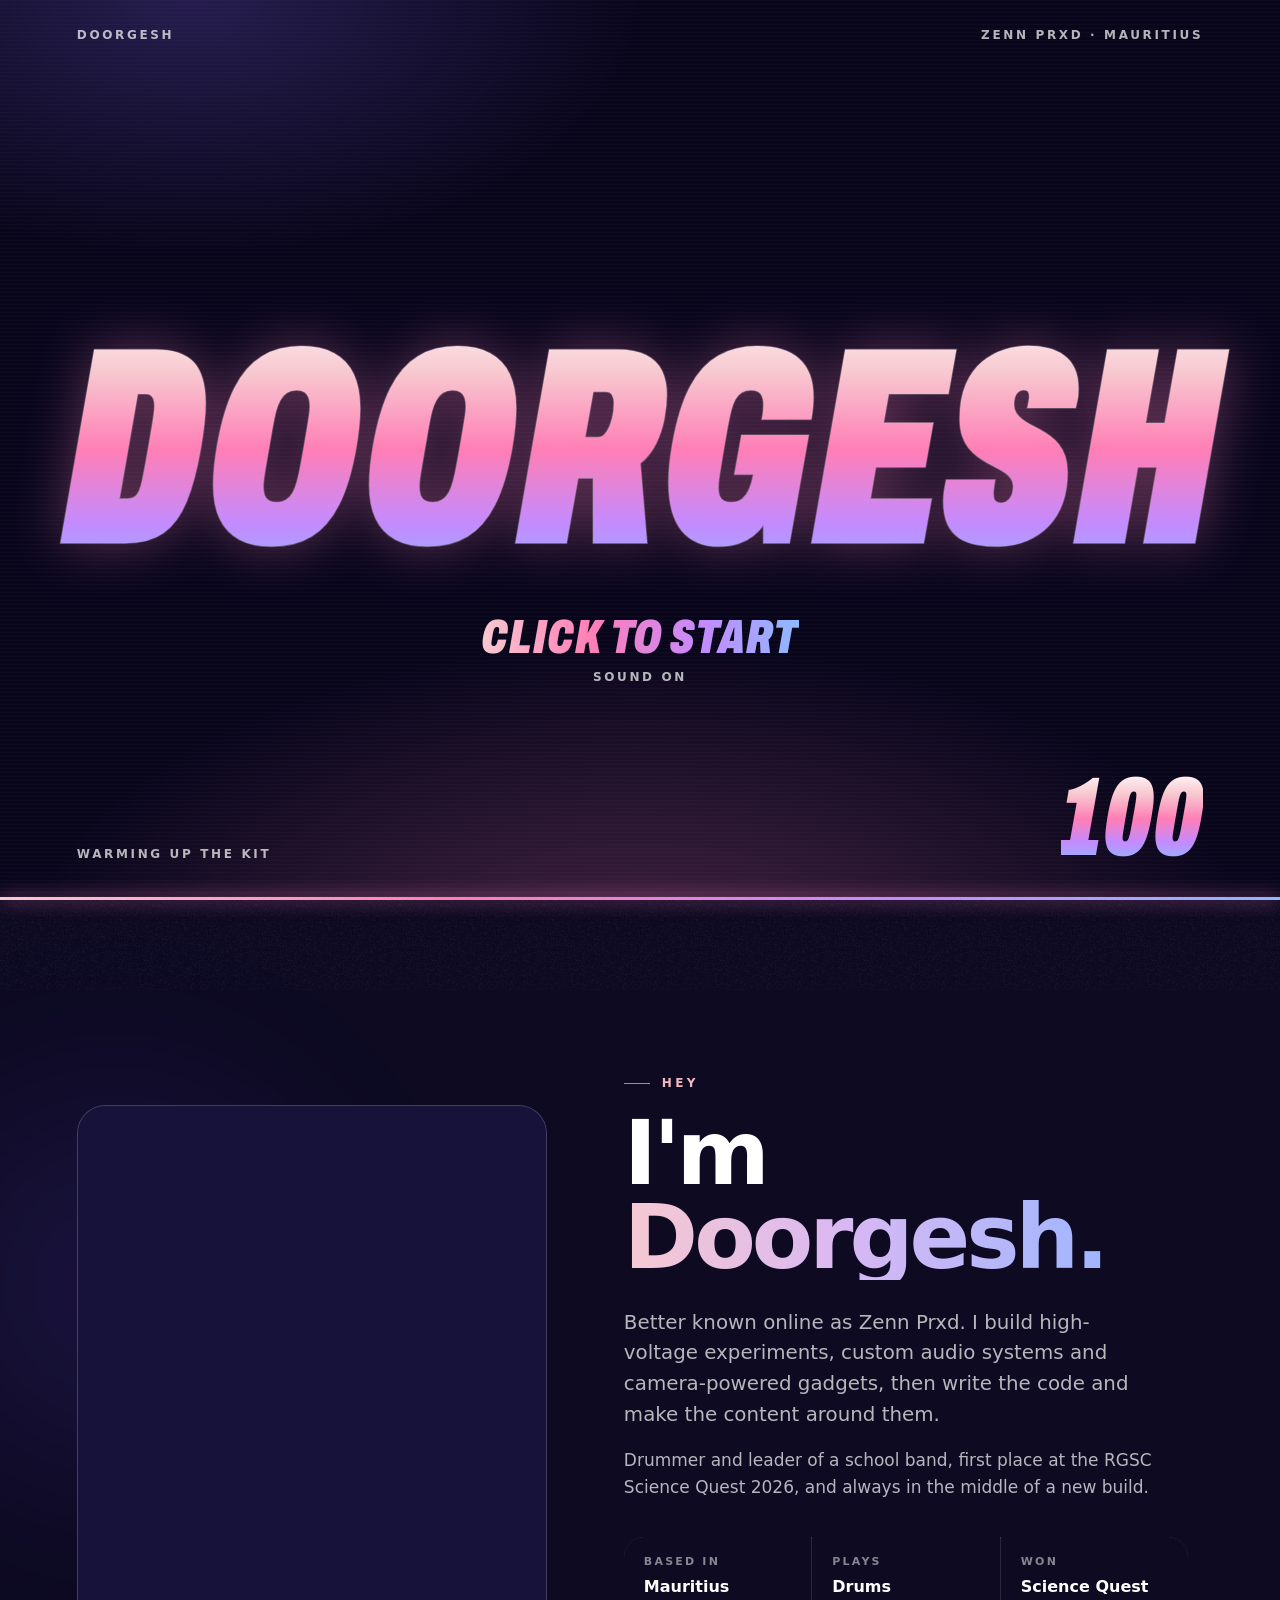
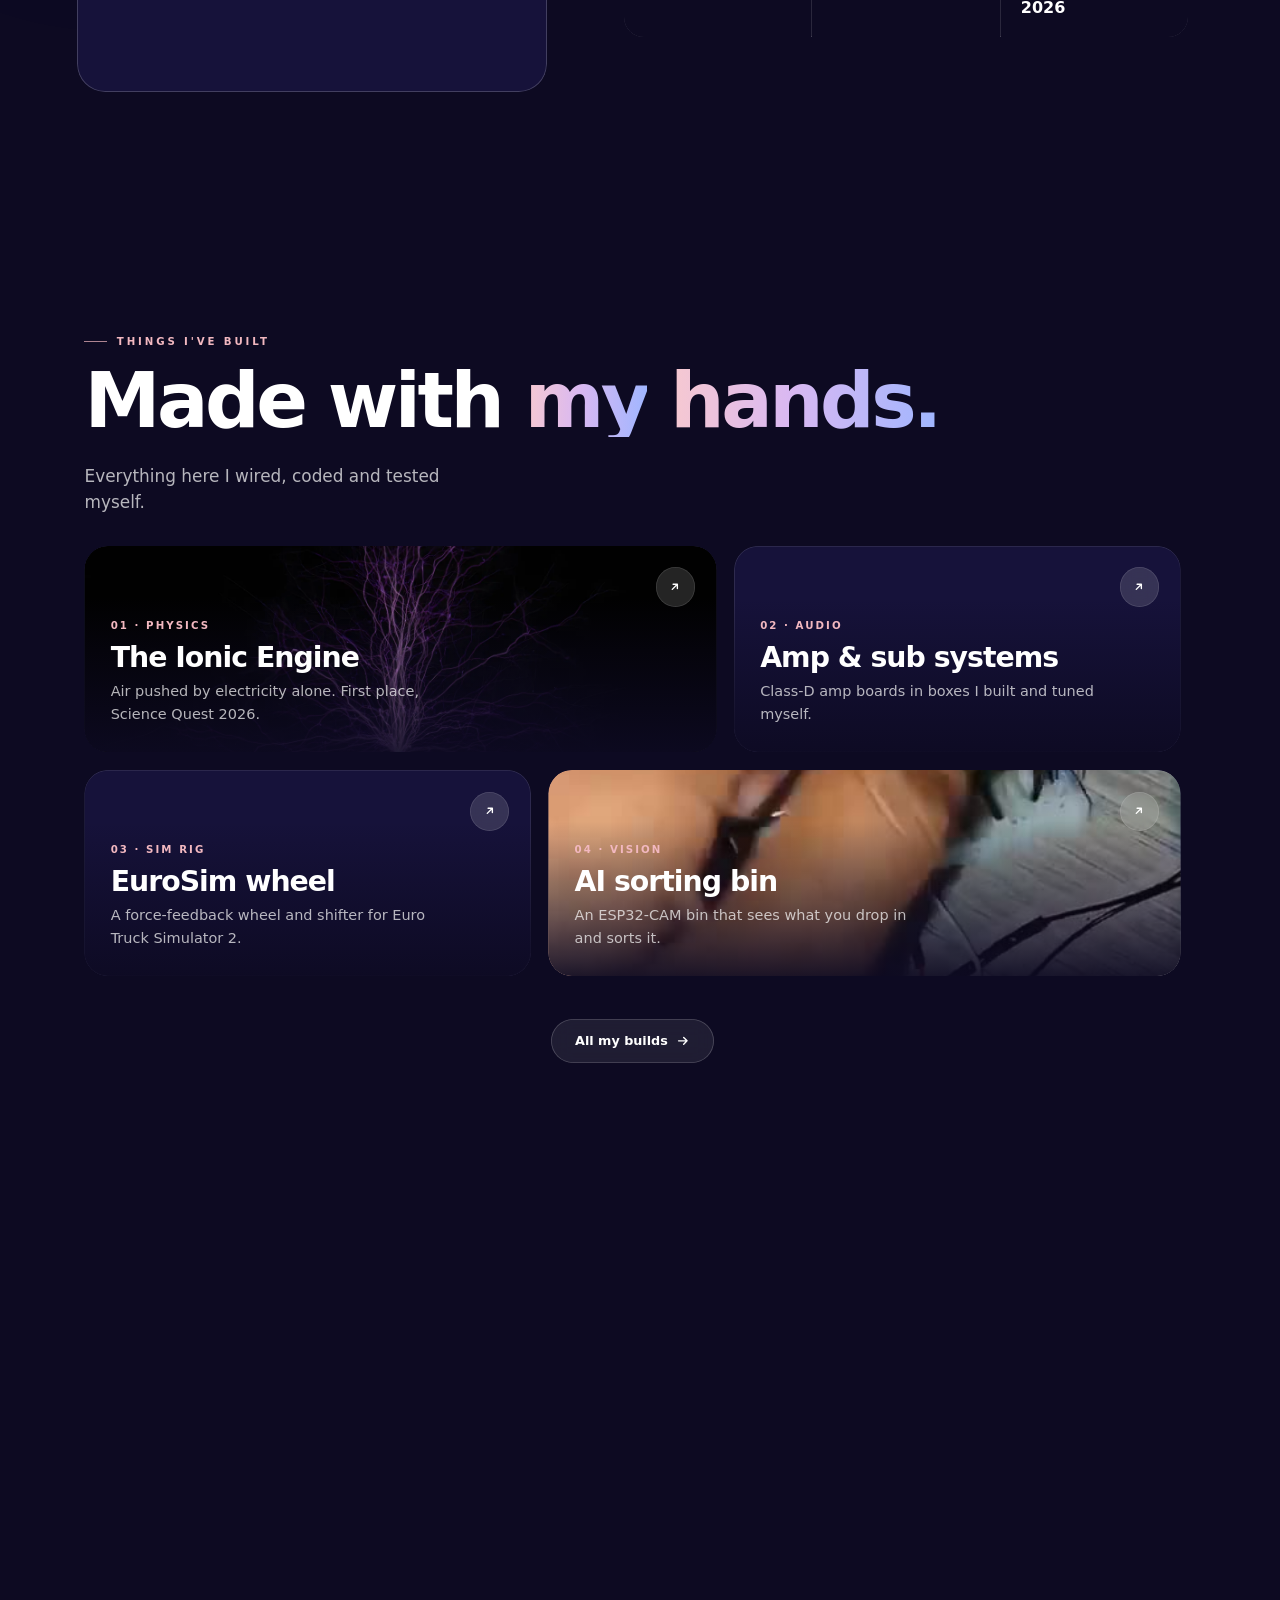
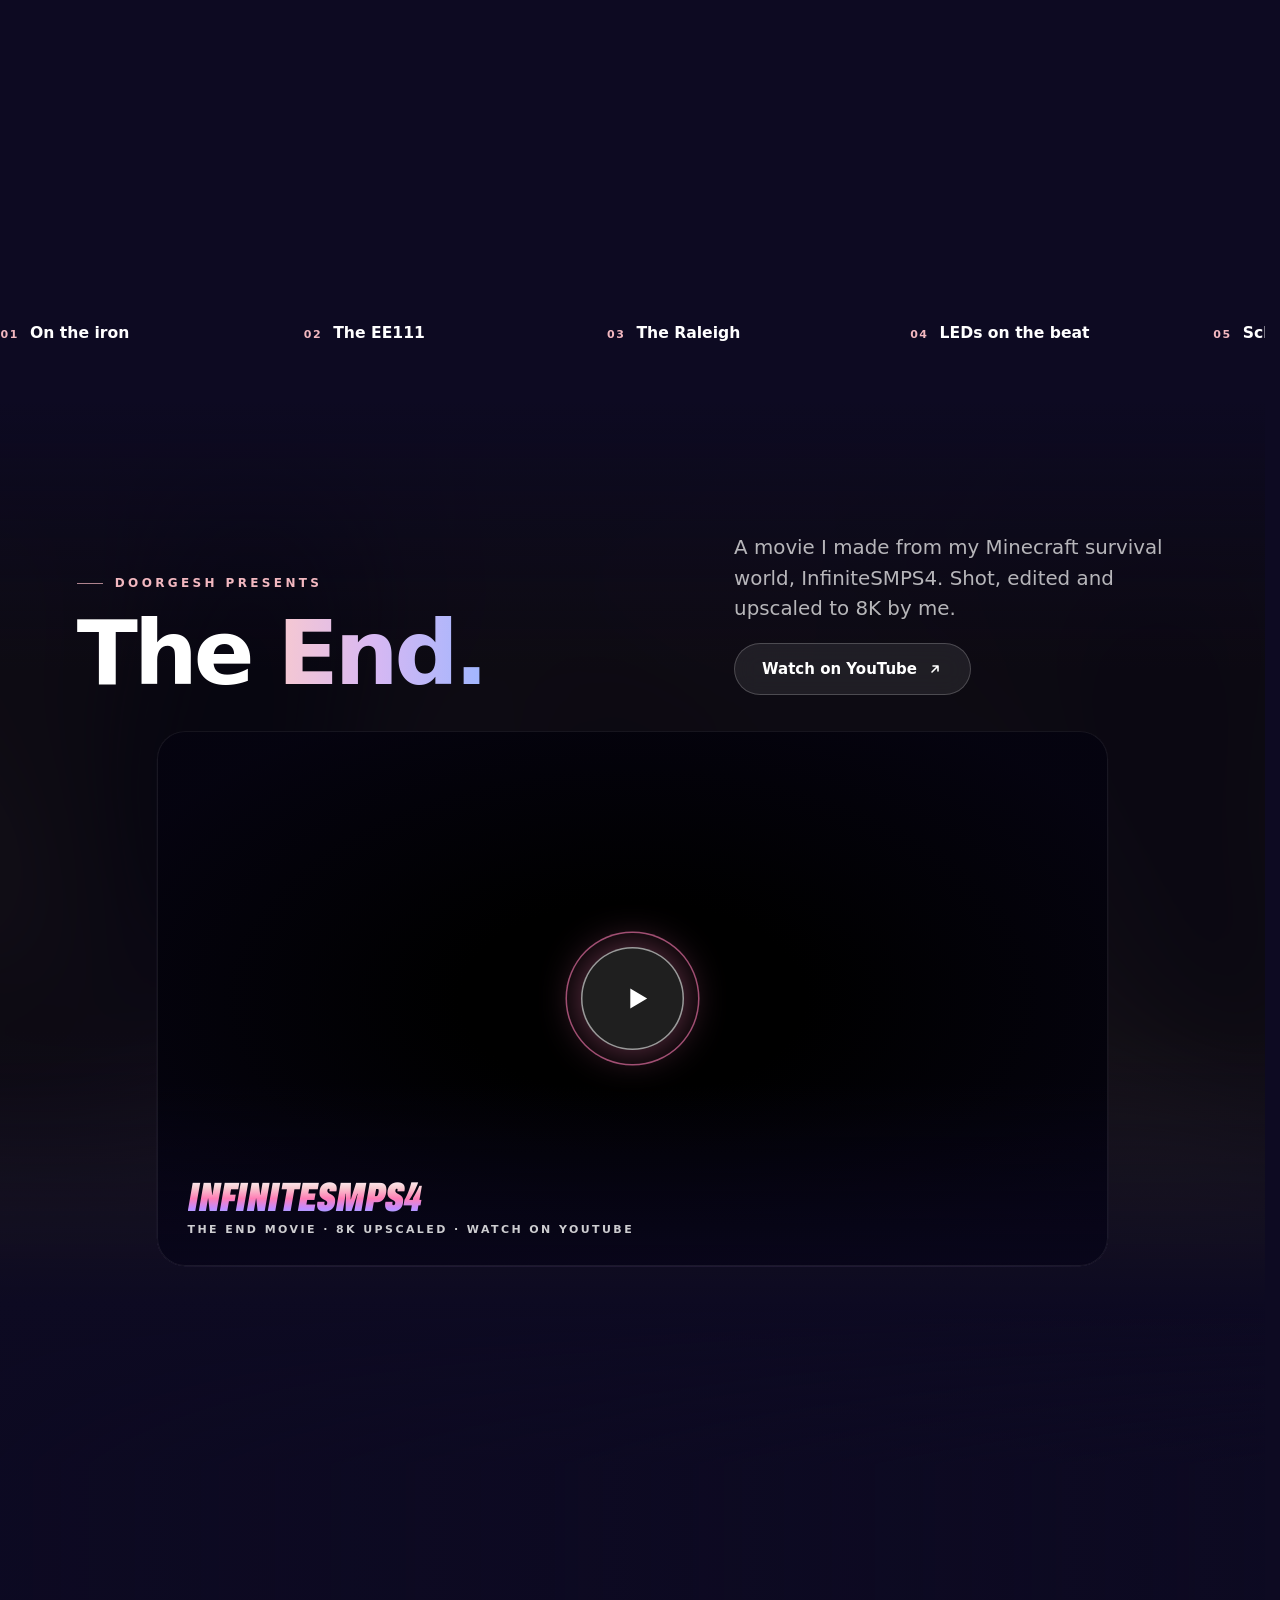
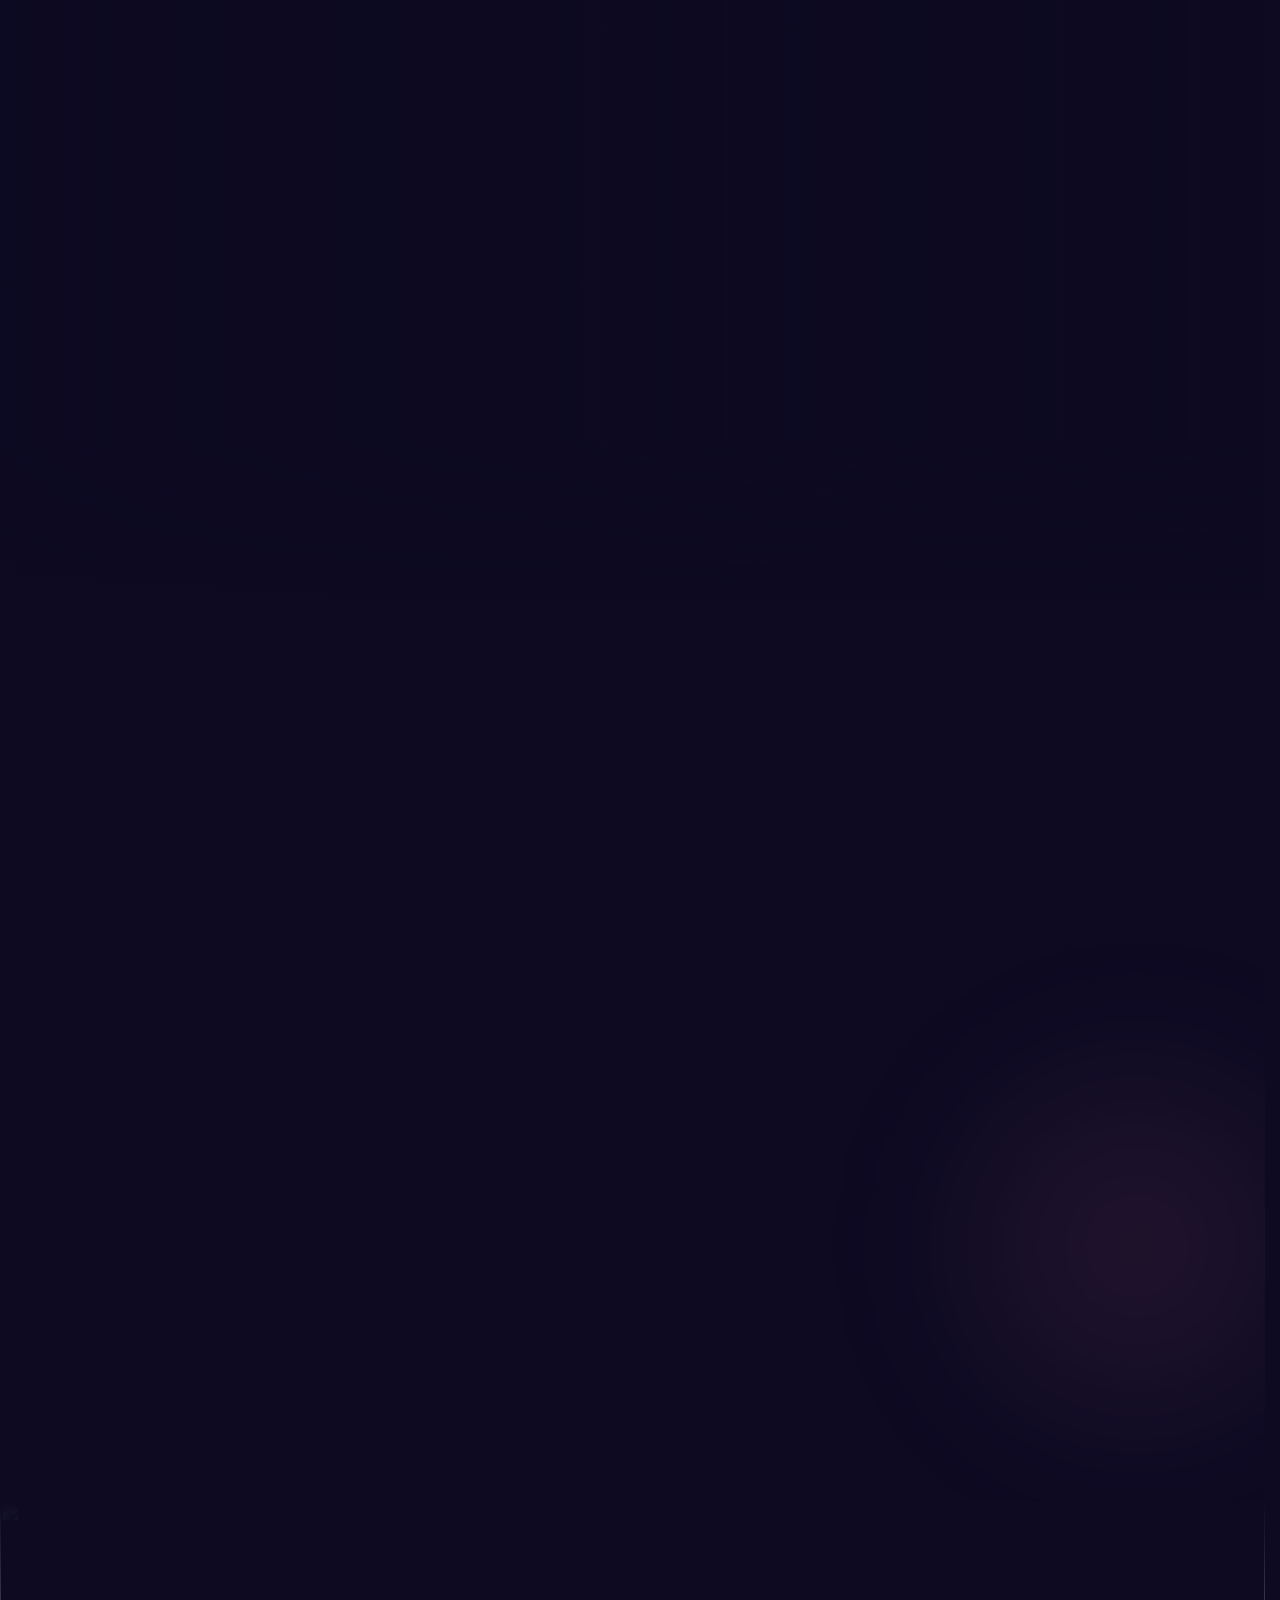
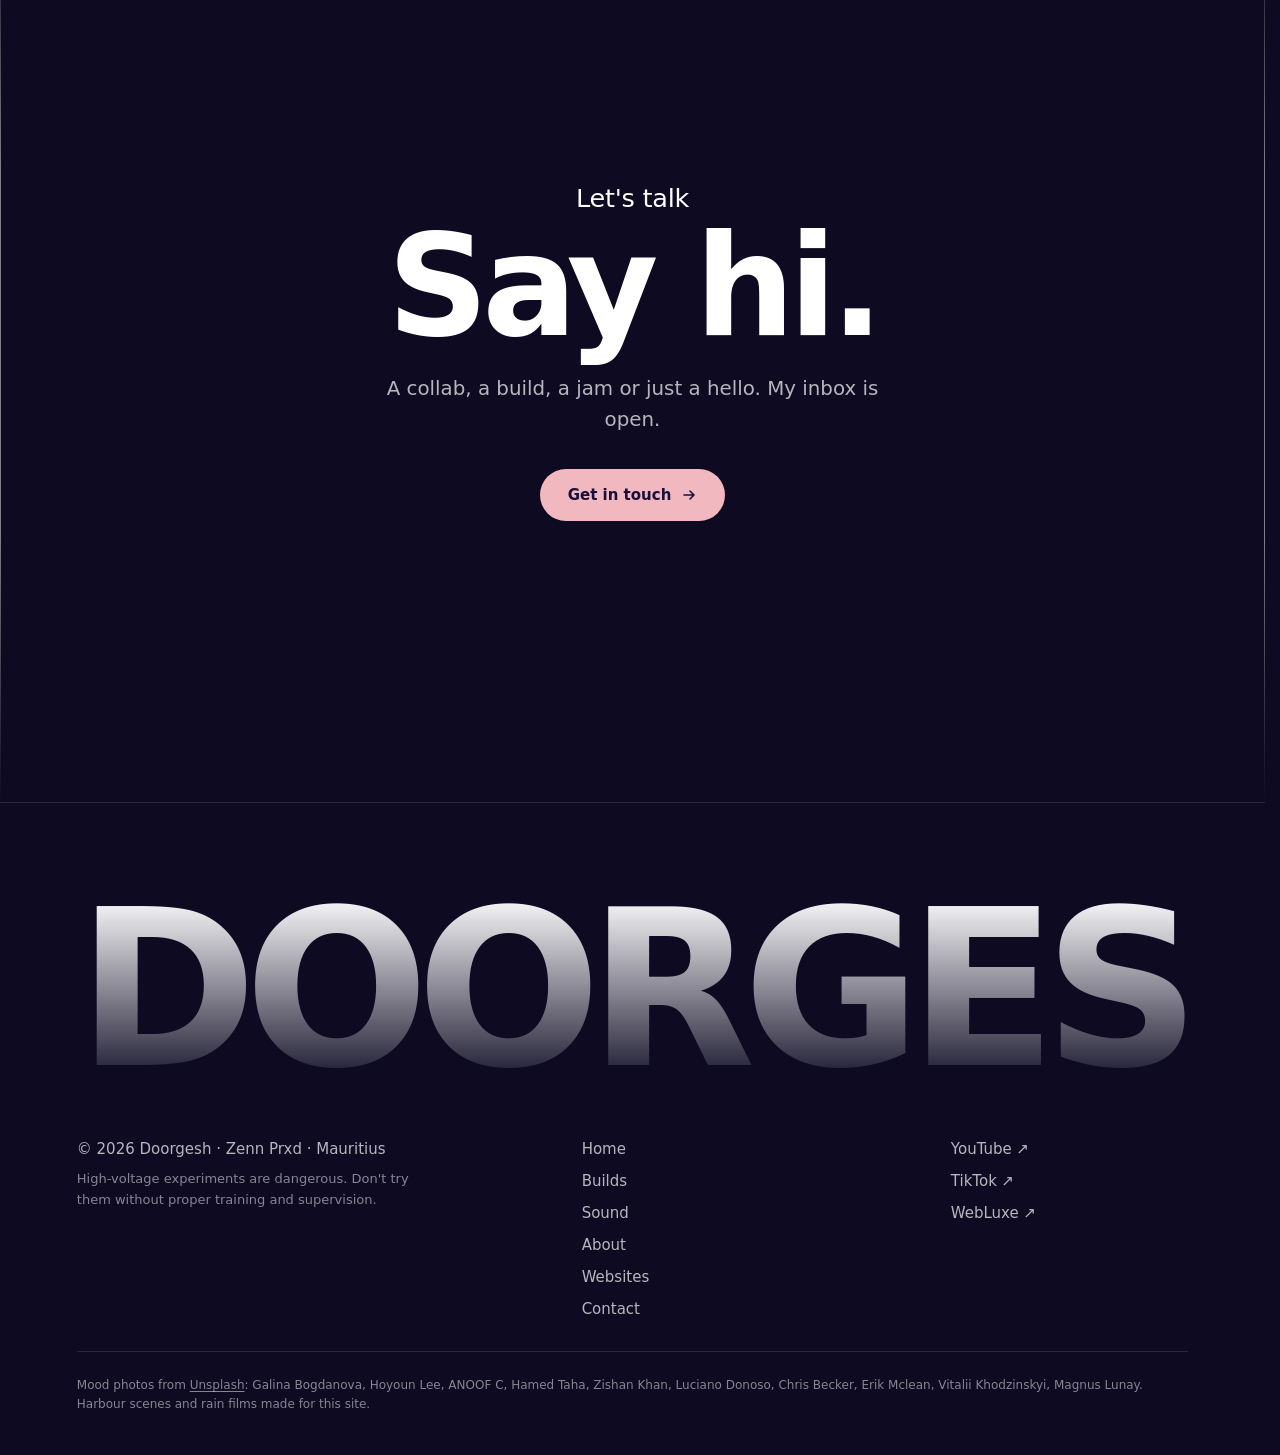
==== commit 063a2285: "Add The End: Minecraft movie premiere section on Home A one-screen 'Doorgesh presents' section for t" ====
--- a/index.html
+++ b/index.html
@@ -18,9 +18,9 @@
 <link rel="preconnect" href="https://fonts.googleapis.com">
 <link rel="preconnect" href="https://fonts.gstatic.com" crossorigin>
 <link rel="stylesheet" href="https://fonts.googleapis.com/css2?family=Archivo:ital,wdth,wght@1,62..125,900&amp;display=swap">
-<link rel="stylesheet" href="css/site.css?v=3">
-<link rel="stylesheet" href="css/intro.css?v=3">
-<link rel="stylesheet" href="css/motion.css?v=3">
+<link rel="stylesheet" href="css/site.css?v=4">
+<link rel="stylesheet" href="css/intro.css?v=4">
+<link rel="stylesheet" href="css/motion.css?v=4">
 <style>
 /* ---------- hero + stage (Claim Your Summit) ---------- */
 .hero{
@@ -117,8 +117,8 @@
 html.intro .front{transform:translateY(66%)}
 html.intro .shade{opacity:0}
 </style>
-<script src="js/site.js?v=3" defer></script>
-<script src="js/intro.js?v=3" defer></script>
+<script src="js/site.js?v=4" defer></script>
+<script src="js/intro.js?v=4" defer></script>
 </head>
 <body>
 <div class="loader" id="loader" aria-hidden="true">
@@ -236,6 +236,24 @@
   </div>
 </section>
 
+<section class="sec movie-sec" aria-labelledby="movie-title">
+  <div class="movie-sec__bg" aria-hidden="true"><img src="assets/img/the-end-sm.webp" alt="" loading="lazy" decoding="async"></div>
+  <div class="wrap">
+    <div class="sec-head">
+      <div><p class="eyebrow" data-reveal>Doorgesh presents</p><h2 id="movie-title" class="h2" data-reveal="2">The <span class="hl">End.</span></h2></div>
+      <div class="sec-head__side"><p class="lede" data-reveal="3">A movie I made from my Minecraft survival world, InfiniteSMPS4. Shot, edited and upscaled to 8K by me.</p>
+        <a class="btn btn--ghost" href="https://www.youtube.com/watch?v=R4aH7zbozoE" target="_blank" rel="noopener" data-reveal="4">Watch on YouTube <svg viewBox="0 0 16 16" aria-hidden="true"><path d="M5 11 11 5M6 5h5v5"/></svg></a></div>
+    </div>
+    <div class="movie frame" data-reveal="2">
+      <a class="movie__poster" href="https://www.youtube.com/watch?v=R4aH7zbozoE" target="_blank" rel="noopener" data-cursor="Watch" aria-label="Watch The End, a Minecraft movie by Doorgesh, on YouTube (opens in a new tab)">
+        <img src="assets/img/the-end.webp" srcset="assets/img/the-end-sm.webp 640w, assets/img/the-end.webp 1280w" sizes="(max-width:900px) 100vw, 80vw" alt="The End dimension at night: obsidian pillars under a starry sky and the ender dragon overhead" loading="lazy" decoding="async">
+        <span class="movie__play" aria-hidden="true"><svg viewBox="0 0 24 24"><path d="M8 5.5v13l11-6.5z"/></svg></span>
+        <span class="movie__meta" aria-hidden="true"><b>InfiniteSMPS4</b><span>The End Movie · 8K upscaled · Watch on YouTube</span></span>
+      </a>
+    </div>
+  </div>
+</section>
+
 <section class="sec band" aria-labelledby="music-title">
   <div class="band__bg" aria-hidden="true"><img src="assets/img/mood/drums-violet.webp" srcset="assets/img/mood/drums-violet.webp 1400w, assets/img/mood/drums-violet-hd.webp 2400w" sizes="(max-width:900px) 100vw, 60vw" alt="" loading="lazy" decoding="async"></div>
   <div class="wrap music">
--- a/css/motion.css
+++ b/css/motion.css
@@ -104,3 +104,27 @@
   .wi{transform:none!important}
   .cue i::after{animation:none}
 }
+
+/* ---------- The End: Minecraft movie premiere ---------- */
+.movie-sec{position:relative;isolation:isolate}
+.movie-sec__bg{position:absolute;inset:0;z-index:-1;overflow:hidden;pointer-events:none}
+.movie-sec__bg img{width:100%;height:100%;object-fit:cover;filter:blur(60px) saturate(1.4) brightness(.5);transform:scale(1.3);opacity:.55}
+.movie-sec__bg::after{content:"";position:absolute;inset:0;background:linear-gradient(180deg,var(--bg,#09061C) 0%,transparent 30%,transparent 70%,var(--bg,#09061C) 100%)}
+.movie{position:relative;width:min(100%,calc((100svh - var(--navh) - 250px) * 16 / 9));min-width:min(100%,520px);aspect-ratio:16/9;margin:0 auto;border-radius:28px;overflow:hidden;background:#000;box-shadow:0 40px 120px -30px rgba(195,139,255,.45),0 0 0 1px rgba(255,255,255,.08)}
+.movie__poster{display:block;position:absolute;inset:0;width:100%;height:100%;padding:0;border:0;background:none;cursor:pointer;color:#fff}
+.movie__poster img{position:absolute;inset:0;width:100%;height:100%;object-fit:cover;object-position:50% 40%}
+.movie__poster::after{content:"";position:absolute;inset:0;background:linear-gradient(0deg,rgba(9,6,28,.85) 0%,rgba(9,6,28,0) 34%),radial-gradient(60% 60% at 50% 50%,transparent 30%,rgba(9,6,28,.55) 100%);transition:opacity .4s}
+.movie__play{position:absolute;left:50%;top:50%;z-index:2;width:clamp(68px,8vw,104px);aspect-ratio:1;margin:calc(clamp(68px,8vw,104px) / -2) 0 0 calc(clamp(68px,8vw,104px) / -2);border-radius:50%;display:grid;place-items:center;background:rgba(255,255,255,.12);backdrop-filter:blur(10px);-webkit-backdrop-filter:blur(10px);box-shadow:inset 0 0 0 1.5px rgba(255,255,255,.55),0 0 40px rgba(255,126,182,.45);transition:transform .6s var(--ease,cubic-bezier(.16,1,.3,1)),background .3s}
+.movie__play::before{content:"";position:absolute;inset:-14px;border-radius:50%;box-shadow:0 0 0 1.5px rgba(255,126,182,.6);animation:moviePing 2.2s cubic-bezier(.16,1,.3,1) infinite}
+.movie__play svg{width:36%;fill:#fff;margin-left:8%}
+.movie__meta{position:absolute;left:clamp(18px,2.4vw,32px);bottom:clamp(16px,2.2vw,28px);z-index:2;display:grid;gap:4px;text-align:left}
+.movie__meta b{font-family:var(--disp);font-style:italic;font-weight:900;font-stretch:62%;text-transform:uppercase;font-size:clamp(26px,3.2vw,44px);line-height:.9;background:var(--neon);-webkit-background-clip:text;background-clip:text;color:transparent}
+.movie__meta span{font-size:11px;letter-spacing:.22em;text-transform:uppercase;font-weight:600;color:rgba(255,255,255,.8)}
+.movie__poster:hover .movie__play,.movie__poster:focus-visible .movie__play{transform:scale(1.12);background:linear-gradient(135deg,rgba(255,126,182,.55),rgba(195,139,255,.55))}
+.movie__poster:hover img{transform:scale(1.04)}
+.movie__poster img{transition:transform 1.4s cubic-bezier(.16,1,.3,1)}
+.movie iframe{position:absolute;inset:0;width:100%;height:100%;border:0;animation:movieIn .6s ease both}
+@keyframes moviePing{0%{transform:scale(.85);opacity:1}100%{transform:scale(1.35);opacity:0}}
+@keyframes movieIn{from{opacity:0}to{opacity:1}}
+@media (max-width:700px){.movie{border-radius:18px;min-width:0;width:100%}.movie__meta b{font-size:24px}}
+@media (prefers-reduced-motion:reduce){.movie__play::before{animation:none}}
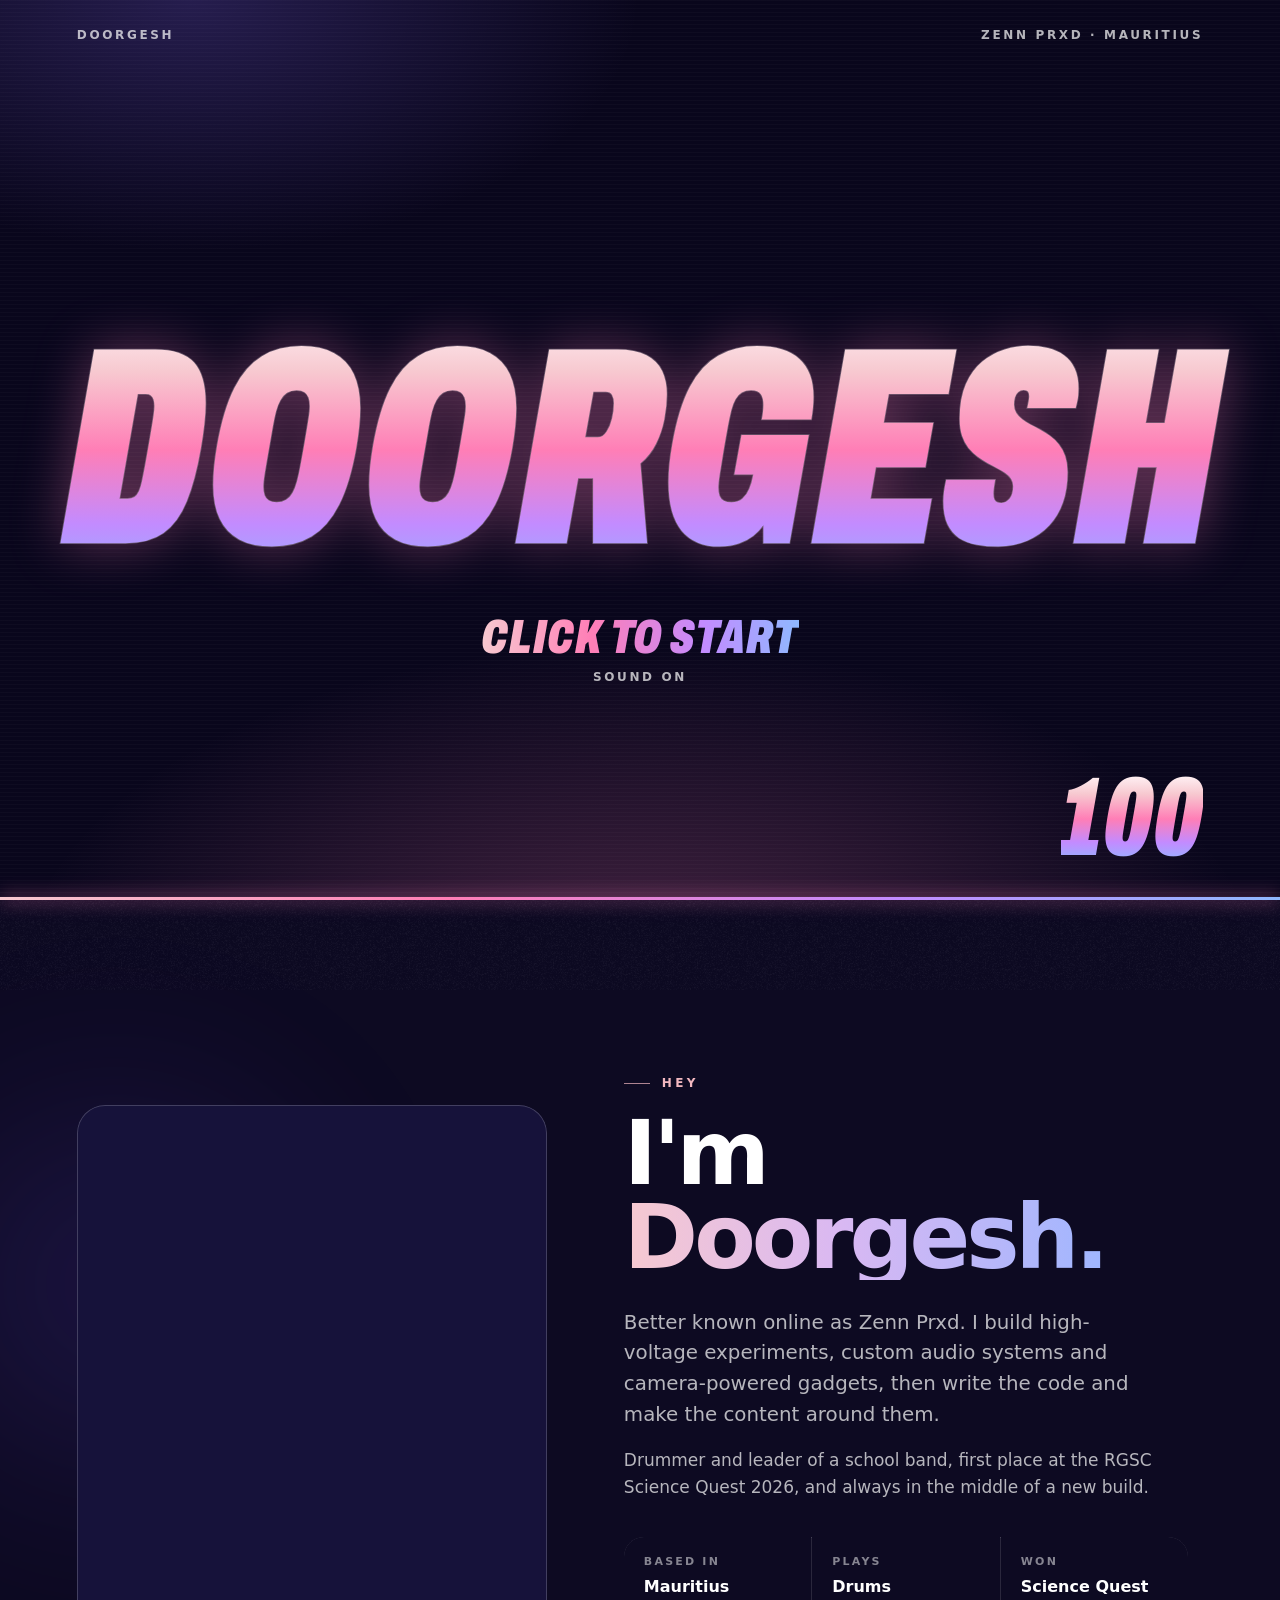
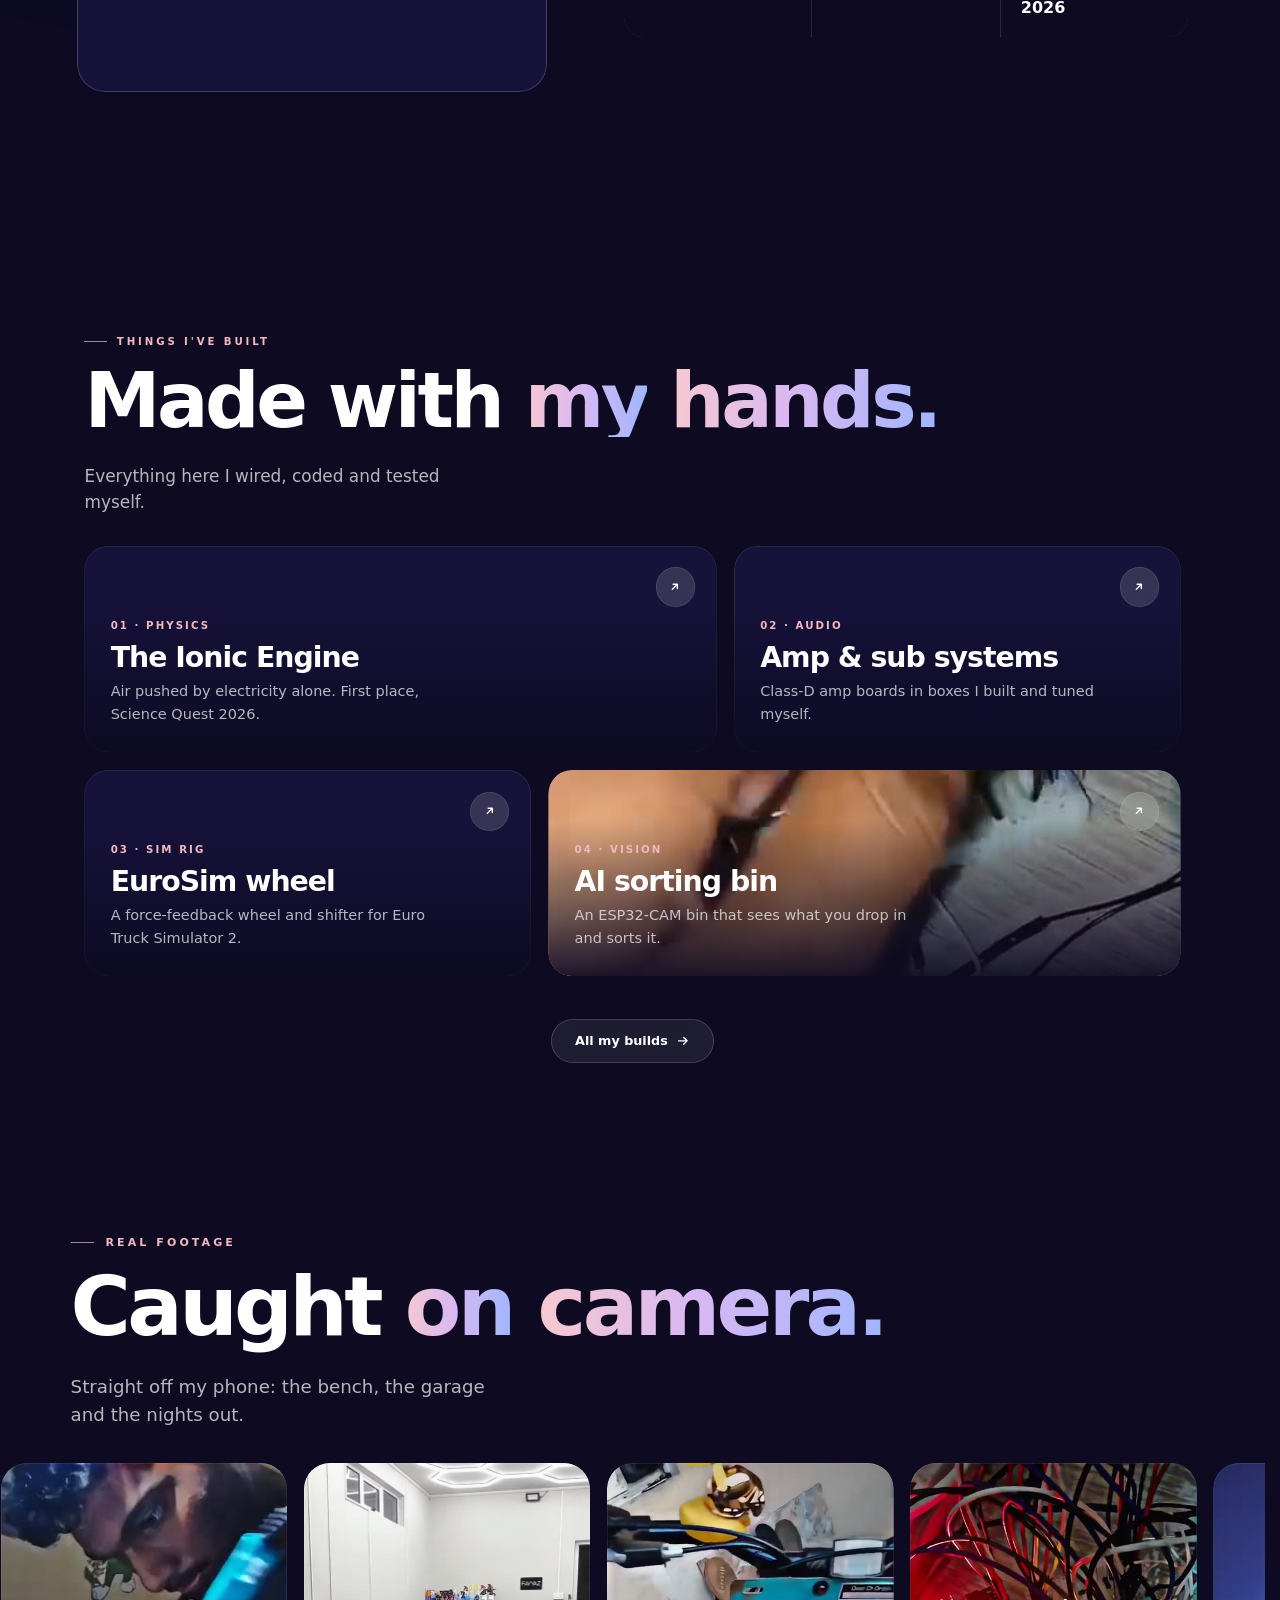
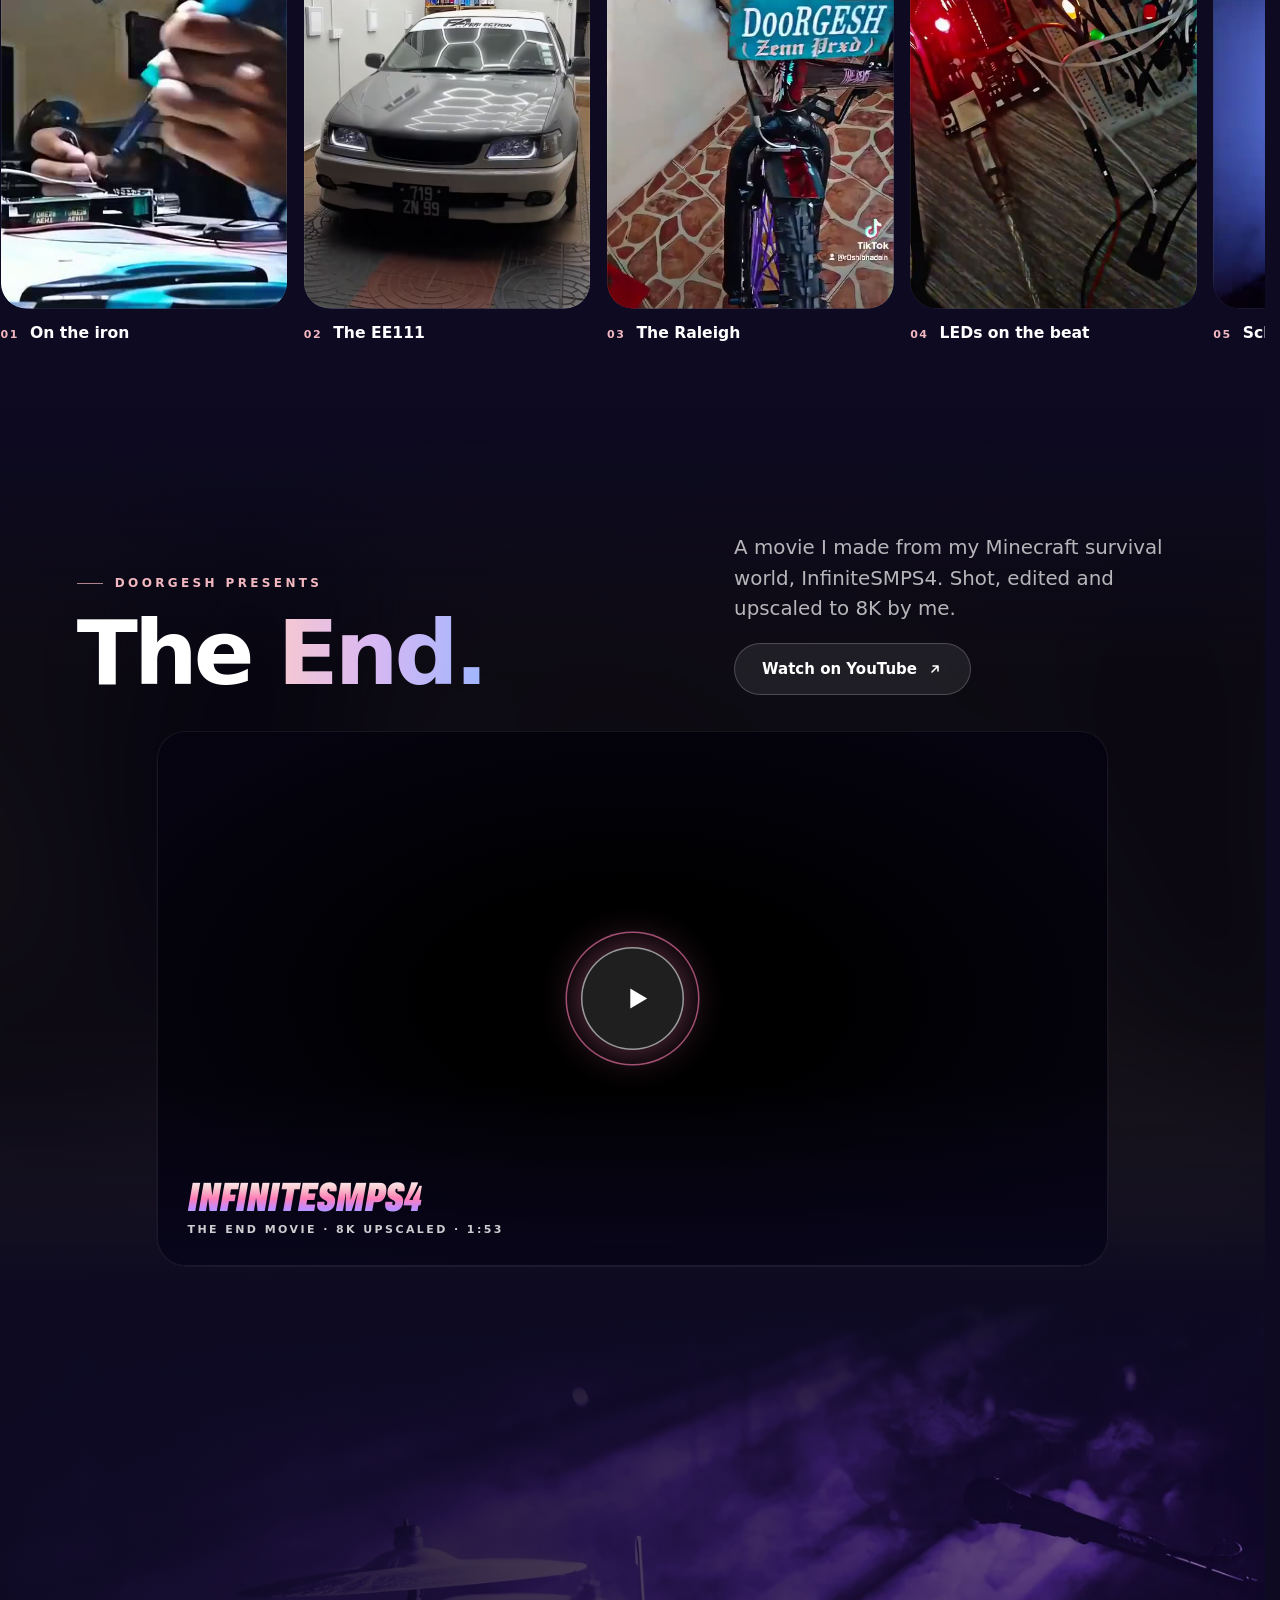
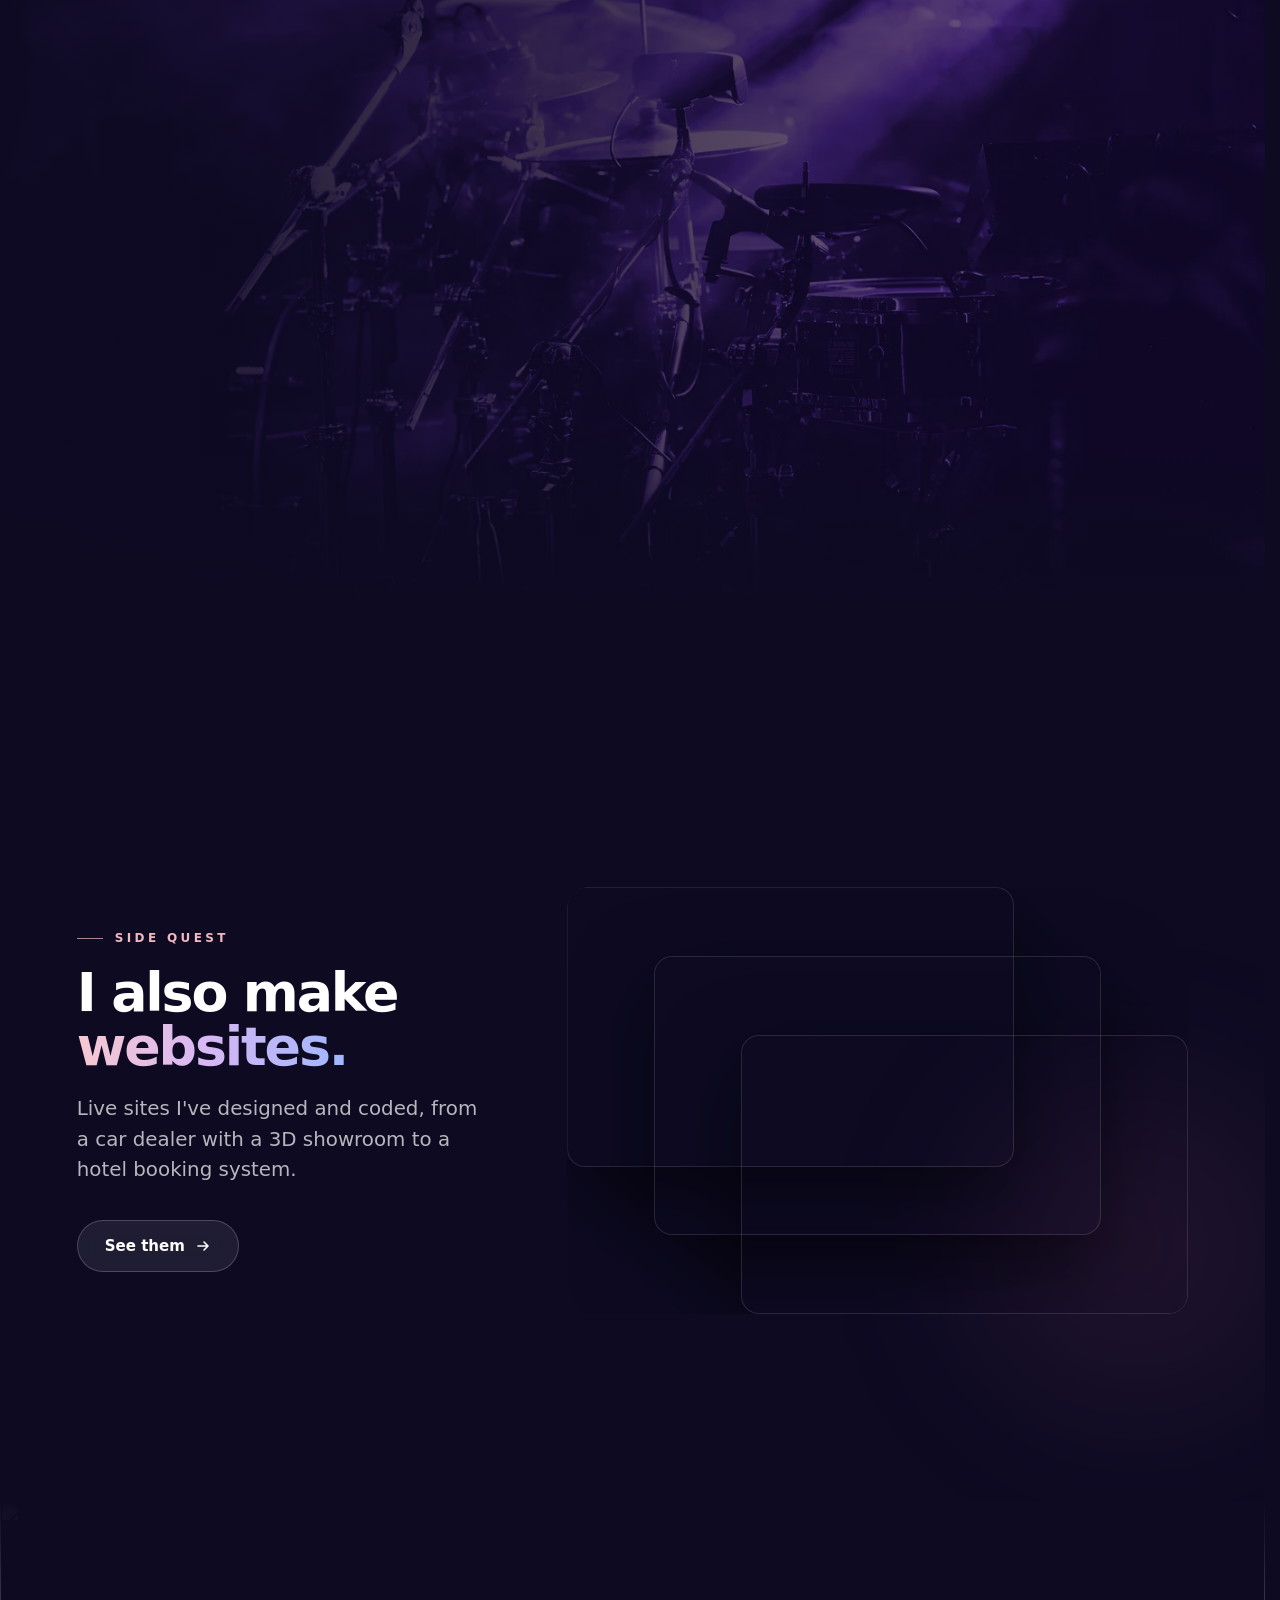
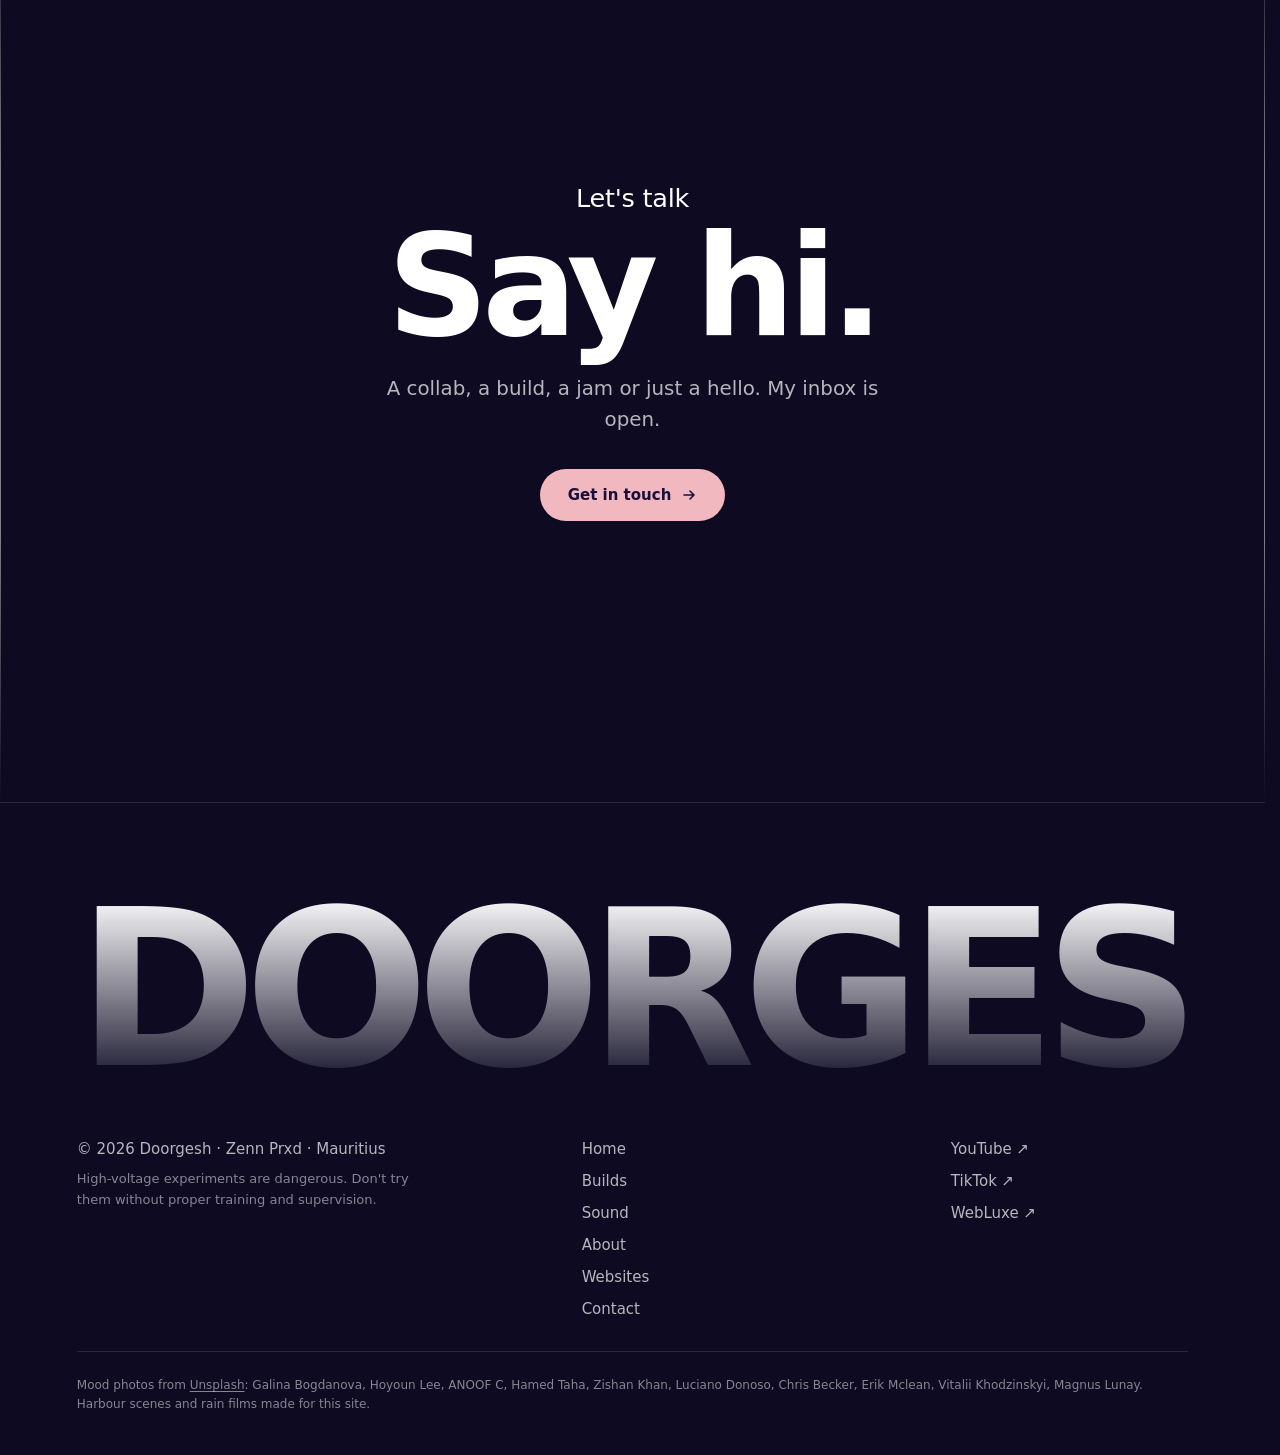
==== commit fe6fe53c: "Faster, smoother first visit; play The End inside the page - Self-host re-encoded hero clips: tilt 1" ====
--- a/index.html
+++ b/index.html
@@ -18,9 +18,9 @@
 <link rel="preconnect" href="https://fonts.googleapis.com">
 <link rel="preconnect" href="https://fonts.gstatic.com" crossorigin>
 <link rel="stylesheet" href="https://fonts.googleapis.com/css2?family=Archivo:ital,wdth,wght@1,62..125,900&amp;display=swap">
-<link rel="stylesheet" href="css/site.css?v=4">
-<link rel="stylesheet" href="css/intro.css?v=4">
-<link rel="stylesheet" href="css/motion.css?v=4">
+<link rel="stylesheet" href="css/site.css?v=6">
+<link rel="stylesheet" href="css/intro.css?v=6">
+<link rel="stylesheet" href="css/motion.css?v=6">
 <style>
 /* ---------- hero + stage (Claim Your Summit) ---------- */
 .hero{
@@ -117,8 +117,8 @@
 html.intro .front{transform:translateY(66%)}
 html.intro .shade{opacity:0}
 </style>
-<script src="js/site.js?v=4" defer></script>
-<script src="js/intro.js?v=4" defer></script>
+<script src="js/site.js?v=6" defer></script>
+<script src="js/intro.js?v=6" defer></script>
 </head>
 <body>
 <div class="loader" id="loader" aria-hidden="true">
@@ -244,11 +244,11 @@
       <div class="sec-head__side"><p class="lede" data-reveal="3">A movie I made from my Minecraft survival world, InfiniteSMPS4. Shot, edited and upscaled to 8K by me.</p>
         <a class="btn btn--ghost" href="https://www.youtube.com/watch?v=R4aH7zbozoE" target="_blank" rel="noopener" data-reveal="4">Watch on YouTube <svg viewBox="0 0 16 16" aria-hidden="true"><path d="M5 11 11 5M6 5h5v5"/></svg></a></div>
     </div>
-    <div class="movie frame" data-reveal="2">
-      <a class="movie__poster" href="https://www.youtube.com/watch?v=R4aH7zbozoE" target="_blank" rel="noopener" data-cursor="Watch" aria-label="Watch The End, a Minecraft movie by Doorgesh, on YouTube (opens in a new tab)">
+    <div class="movie frame" data-reveal="2" data-yt="R4aH7zbozoE">
+      <a class="movie__poster" href="https://www.youtube.com/watch?v=R4aH7zbozoE" target="_blank" rel="noopener" data-cursor="Play" aria-label="Play The End, a Minecraft movie by Doorgesh">
         <img src="assets/img/the-end.webp" srcset="assets/img/the-end-sm.webp 640w, assets/img/the-end.webp 1280w" sizes="(max-width:900px) 100vw, 80vw" alt="The End dimension at night: obsidian pillars under a starry sky and the ender dragon overhead" loading="lazy" decoding="async">
         <span class="movie__play" aria-hidden="true"><svg viewBox="0 0 24 24"><path d="M8 5.5v13l11-6.5z"/></svg></span>
-        <span class="movie__meta" aria-hidden="true"><b>InfiniteSMPS4</b><span>The End Movie · 8K upscaled · Watch on YouTube</span></span>
+        <span class="movie__meta" aria-hidden="true"><b>InfiniteSMPS4</b><span>The End Movie · 8K upscaled · 1:53</span></span>
       </a>
     </div>
   </div>
@@ -325,8 +325,8 @@
     mid:    "063252_b9f2fecf-9be0-485f-842f-3aa6bbc251f2",
     front:  "063151_7804d758-a2eb-4499-9b56-8f493edbb206"
   };
-  var TILT_SRC = CDN + "063355_a600befc-45d6-4a32-9db6-9d6565a89609.mp4";
-  var RAIN_SRC = CDN + "063703_04e54df7-2236-4dff-b95b-a9a34c1f78ec.mp4";
+  var TILT_SRC = "assets/video/hero-tilt.mp4";      // re-encoded 2.3 MB copy of the spec clip
+  var RAIN_SRC = "assets/video/hero-rain.mp4";      // only the 3.75 s the loop uses, 0.7 MB
   function img(id, w) {
     return "https://images.higgs.ai/?default=1&output=webp&url=" +
       encodeURIComponent(CDN + id + ".png") + "&w=" + w + "&q=85";
@@ -429,8 +429,15 @@
       }
     });
   });
-  function loadRain() { if (rainA.getAttribute("src")) return; rainA.src = RAIN_SRC; rainB.src = RAIN_SRC; rainA.load(); rainB.load(); }
-  function startRain() { if (rainStarted) return; rainStarted = true; loadRain(); activeRain = 0; rainOn(0); }
+  // both crossfade players share one download
+  var rainLoading = false;
+  function loadRain() {
+    if (rainLoading) return; rainLoading = true;
+    var use = function (src) { RAIN.forEach(function (v) { v.src = src; v.load(); }); if (rainStarted) rainOn(activeRain < 0 ? 0 : activeRain); };
+    if (window.fetch && window.URL && URL.createObjectURL) fetch(RAIN_SRC).then(function (r) { if (!r.ok) throw 0; return r.blob(); }).then(function (b) { use(URL.createObjectURL(b)); }).catch(function () { use(RAIN_SRC); });
+    else use(RAIN_SRC);
+  }
+  function startRain() { if (rainStarted) return; rainStarted = true; activeRain = 0; if (rainLoading && RAIN[0].getAttribute("src")) rainOn(0); else loadRain(); }
   function resumeRain() { if (rainStarted && activeRain >= 0 && heroVisible && !document.hidden) { var v = RAIN[activeRain]; if (v.paused) safePlay(v); } }
   document.addEventListener("visibilitychange", resumeRain);
   // pause the rain while the hero is scrolled out of view
@@ -454,7 +461,9 @@
     var done = function () { res(); };
     tilt.addEventListener("canplaythrough", done, { once: true });
     tilt.addEventListener("error", done, { once: true });
-    tilt.src = TILT_SRC; tilt.load();
+    var go = function () { if (tilt.getAttribute("src")) return; tilt.src = TILT_SRC; tilt.load(); };
+    if (root.classList.contains("filming")) { addEventListener("dg:film", go, { once: true }); setTimeout(go, 7000); }
+    else go();
   });
 
   var D = 7400, anims = [];
@@ -520,6 +529,11 @@
     var hero = document.getElementById("hero"), hl = document.getElementById("headline");
     var L = [[back, 0.12, 1.06], [hl, 0.42, 0.92], [mid, 0.2, 1.02], [front, 0.04, 1]];
     var cue = hero.querySelector(".cue"), ticking = false;
+    var dim = document.createElement("div");
+    dim.setAttribute("aria-hidden", "true");
+    dim.style.cssText = "position:absolute;inset:0;z-index:8;pointer-events:none;background:#09061C;opacity:0;will-change:opacity";
+    hero.appendChild(dim);
+    L.forEach(function (l) { if (l[0]) l[0].style.willChange = "translate, scale"; });
     var paint = function () {
       ticking = false;
       var p = Math.max(0, Math.min(1, window.scrollY / innerHeight));
@@ -530,7 +544,7 @@
       });
       if (hl) hl.style.opacity = String(1 - p * 1.4);
       if (cue) cue.style.opacity = String(1 - p * 3);
-      hero.style.filter = p > 0.01 ? "brightness(" + (1 - p * 0.45).toFixed(3) + ")" : "";
+      dim.style.opacity = (p * 0.5).toFixed(3);
     };
     addEventListener("scroll", function () { if (!ticking) { ticking = true; requestAnimationFrame(paint); } }, { passive: true });
     paint();
@@ -550,13 +564,12 @@
     started = true;
     onStart.forEach(function (f) { f(); });
     clearTimeout(failsafe);
-    loadRain();
+    setTimeout(loadRain, 400);
     requestAnimationFrame(function (now) { t0 = now; frame(now); });
   }
   var ready = Promise.all(imgReady.concat([tiltReady]));
-  var heroP = { p: 0 };
-  (window.DG_EXTRA = window.DG_EXTRA || []).push(heroP);   // the loader waits for the hero too
-  ready.then(function () { heroP.p = 1; loadRain(); });
+  // with the intro film the loader only waits for the film and its music; the hero loads while the film plays
+  if (!root.classList.contains("filming")) { var heroP = { p: 0 }; (window.DG_EXTRA = window.DG_EXTRA || []).push(heroP); ready.then(function () { heroP.p = 1; }); }
 
   if (root.classList.contains("filming")) {
     // the intro film plays first; intro.js calls start() on the flash that cuts from the film to the doors
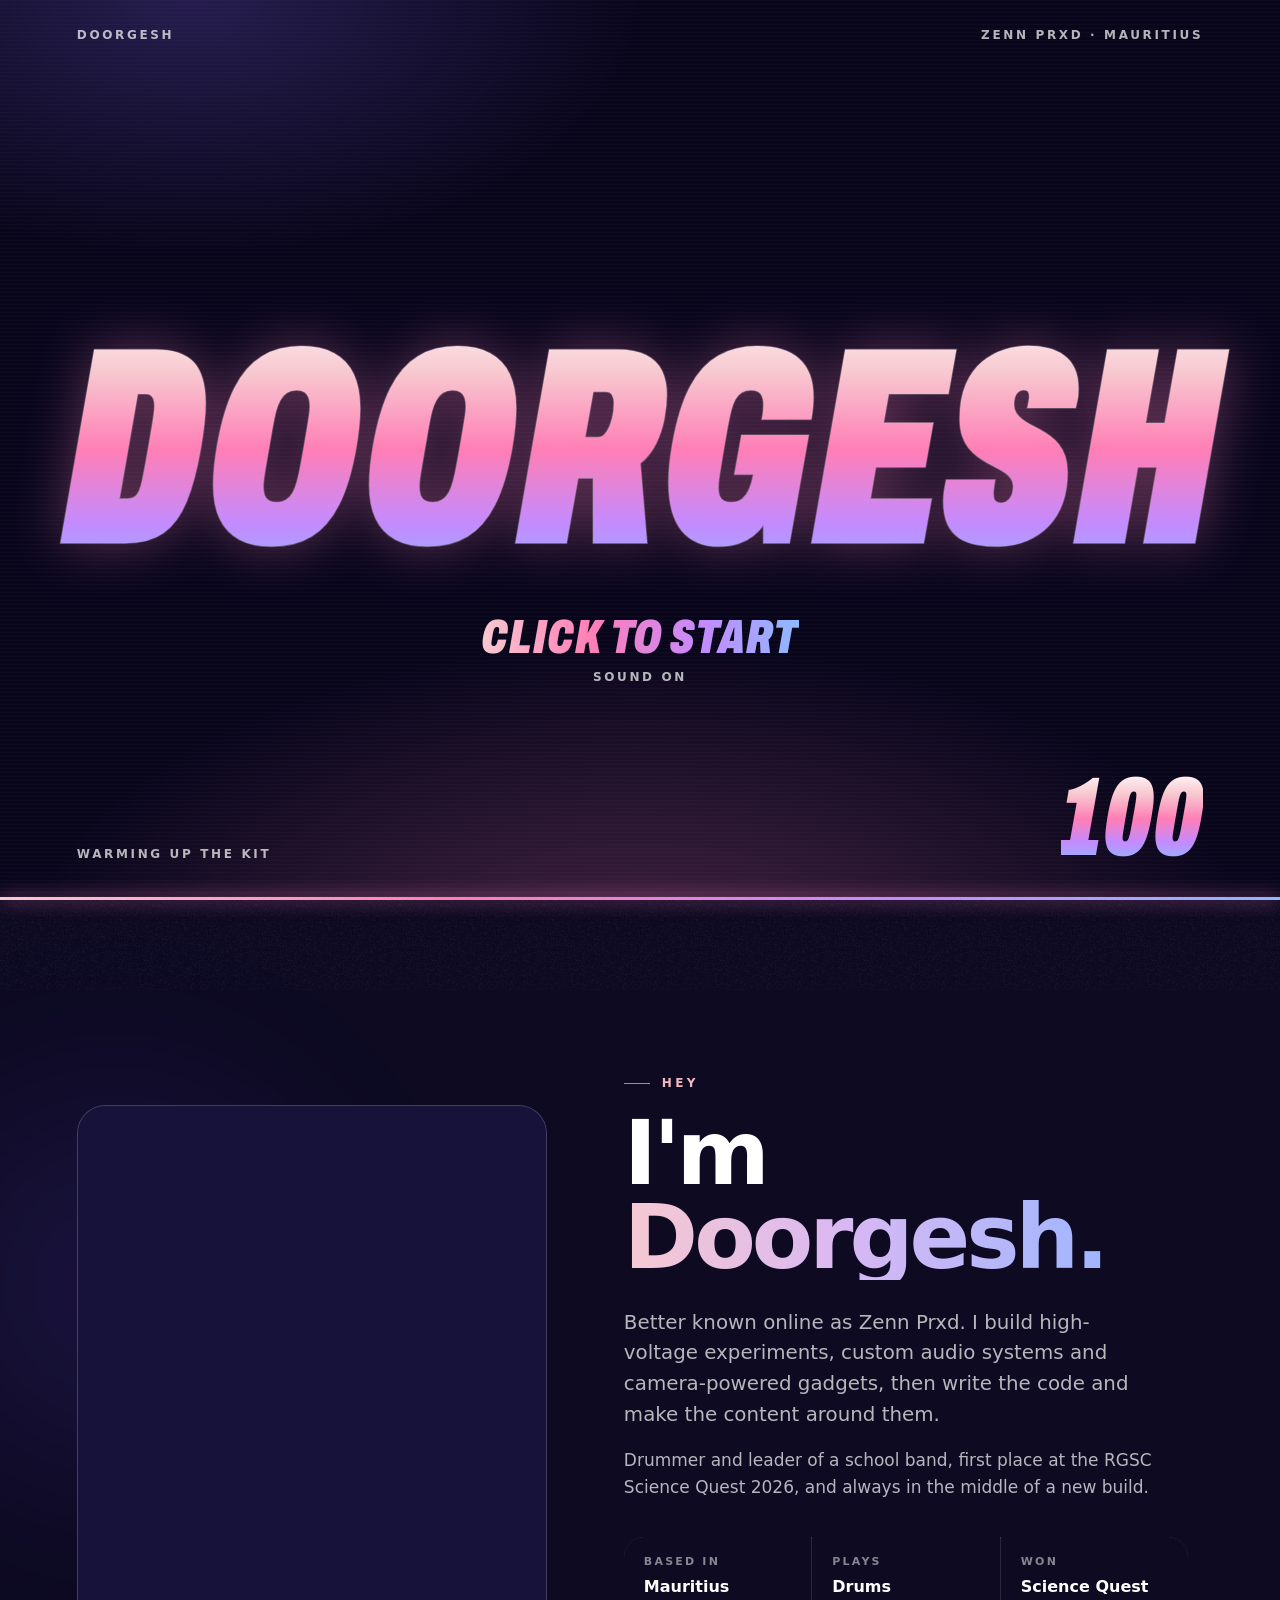
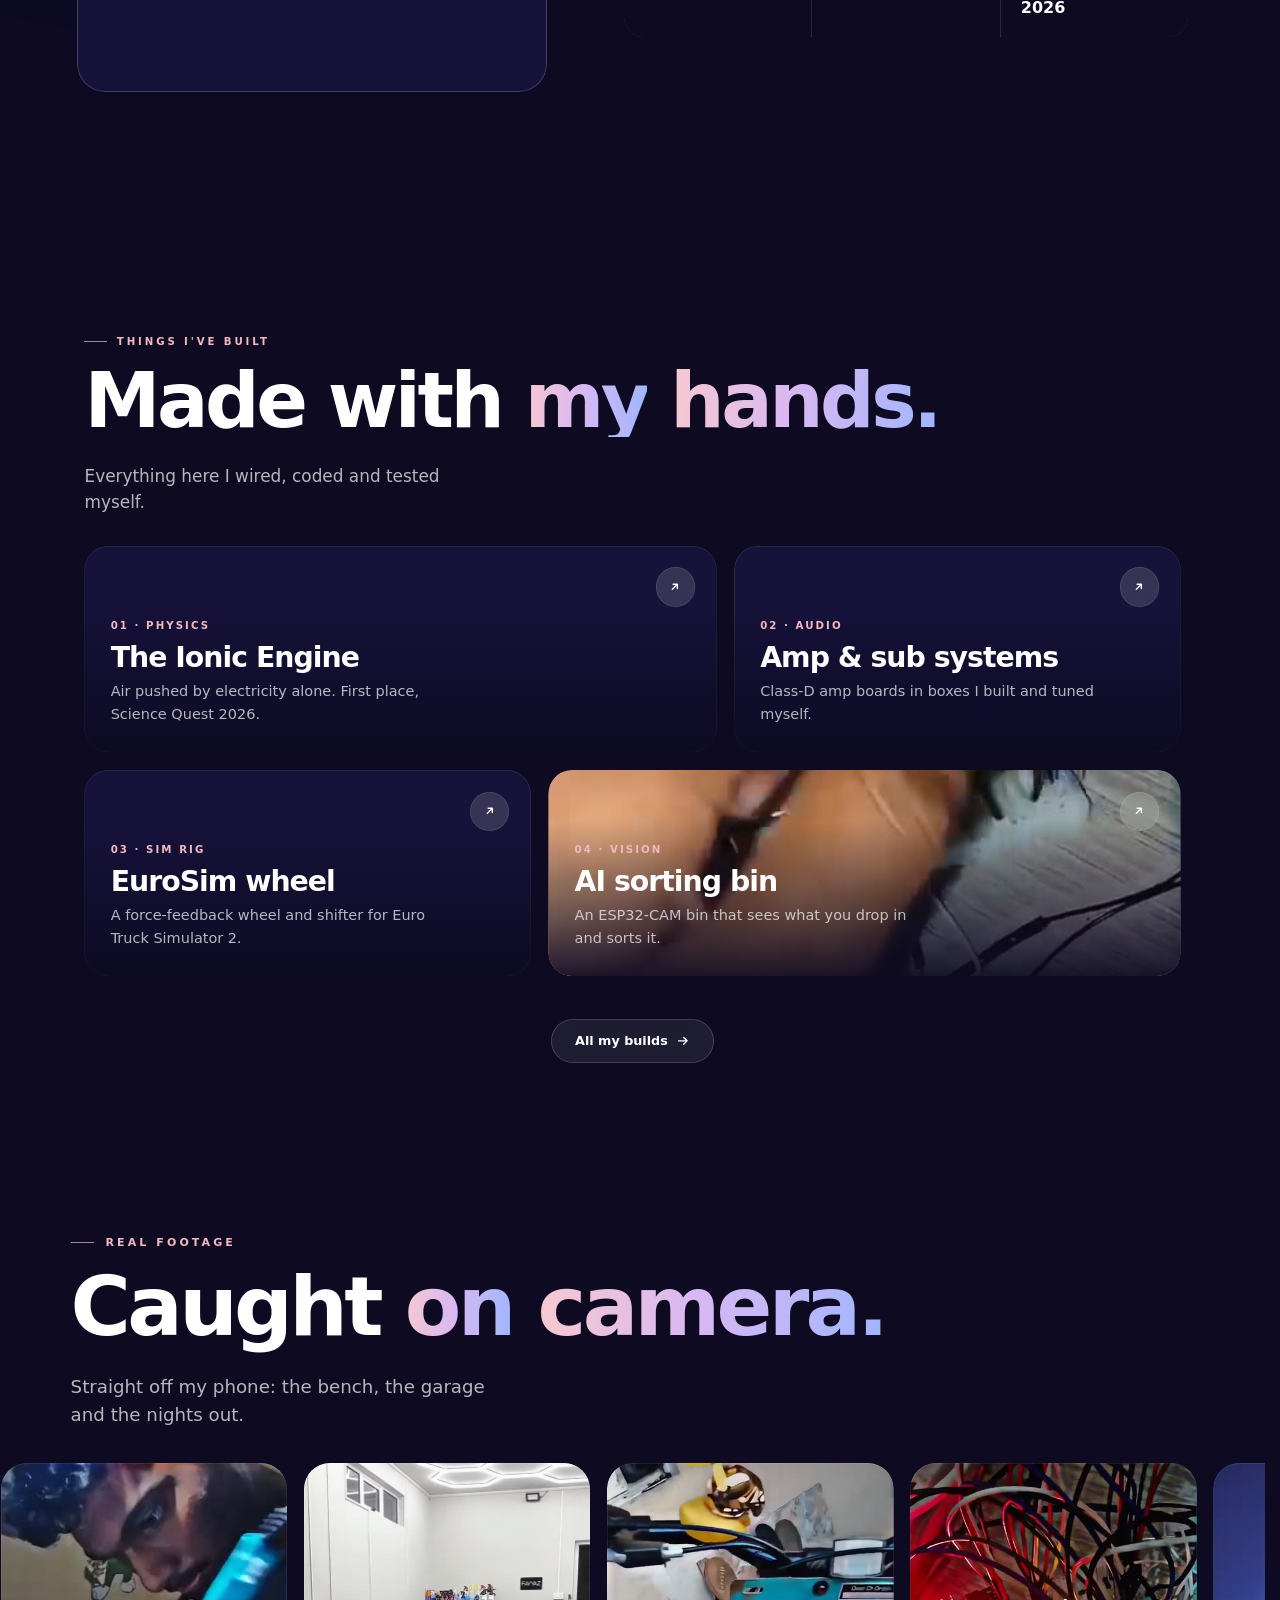
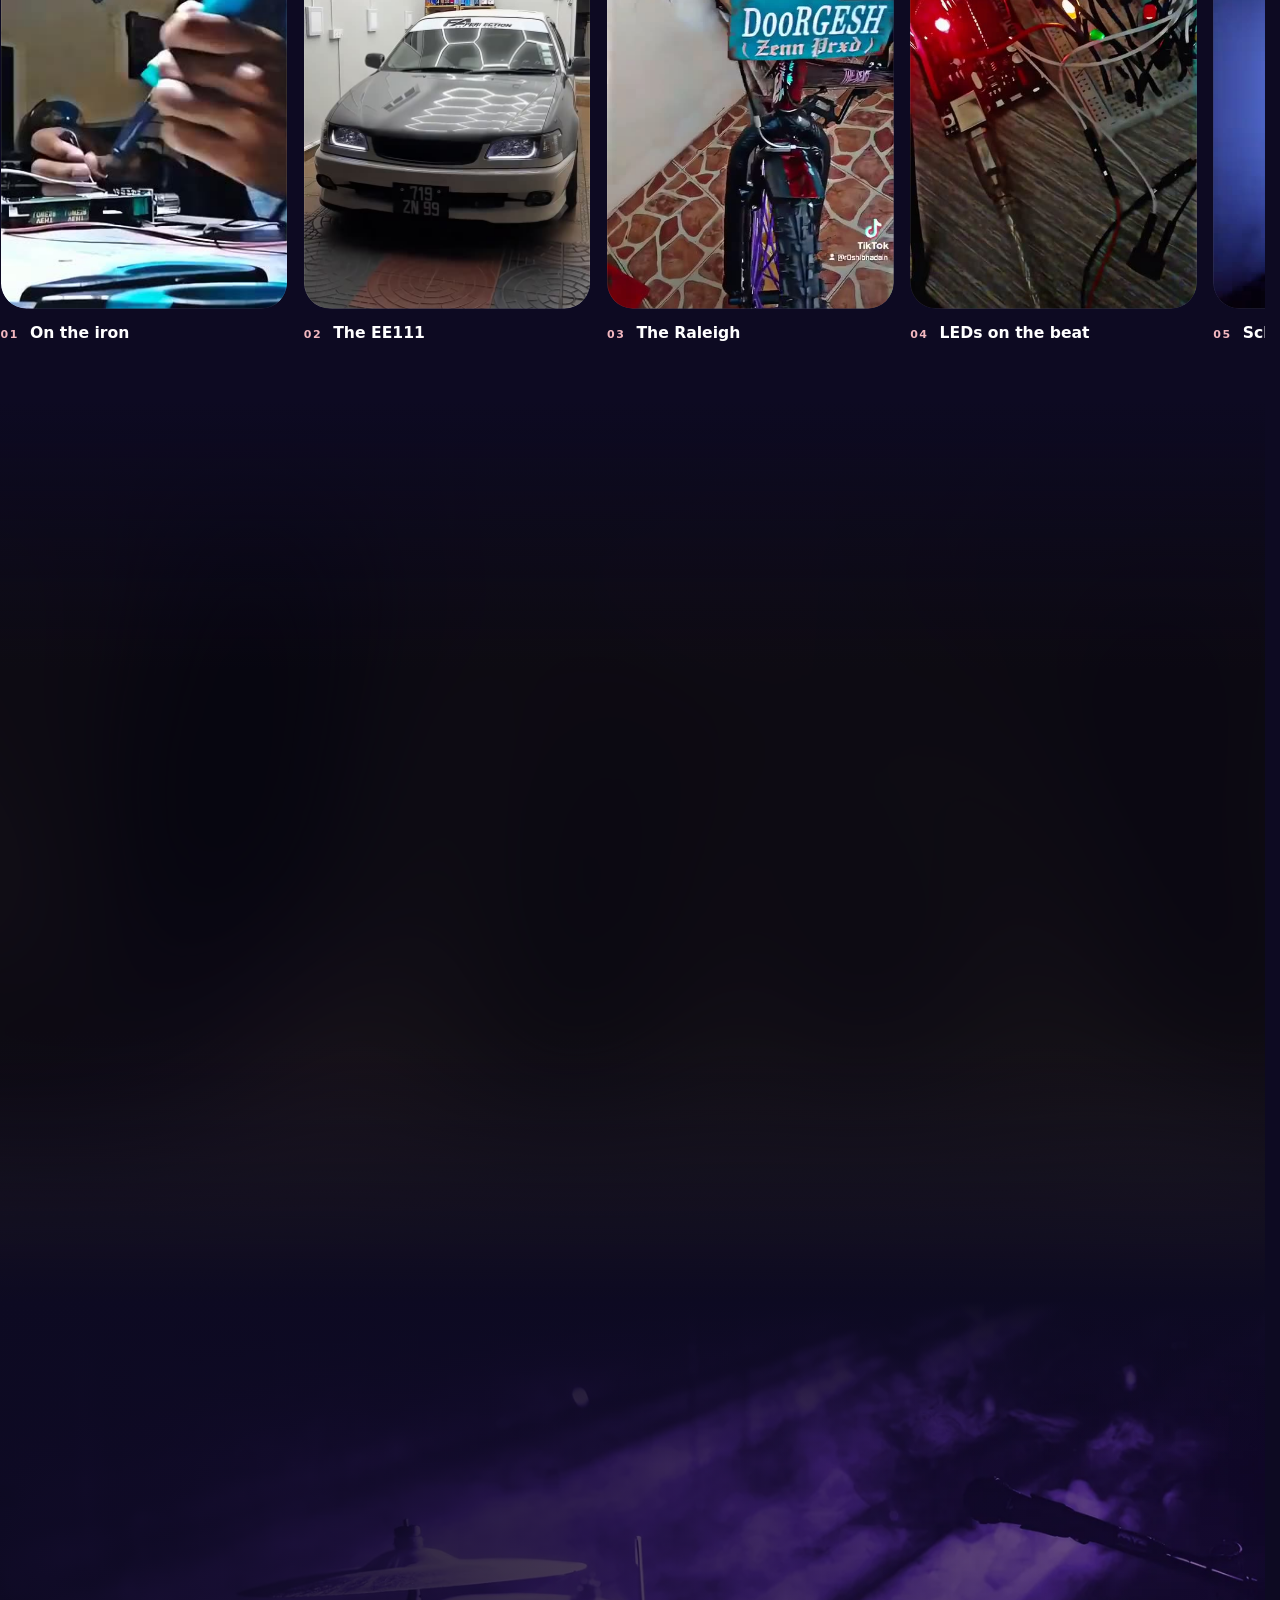
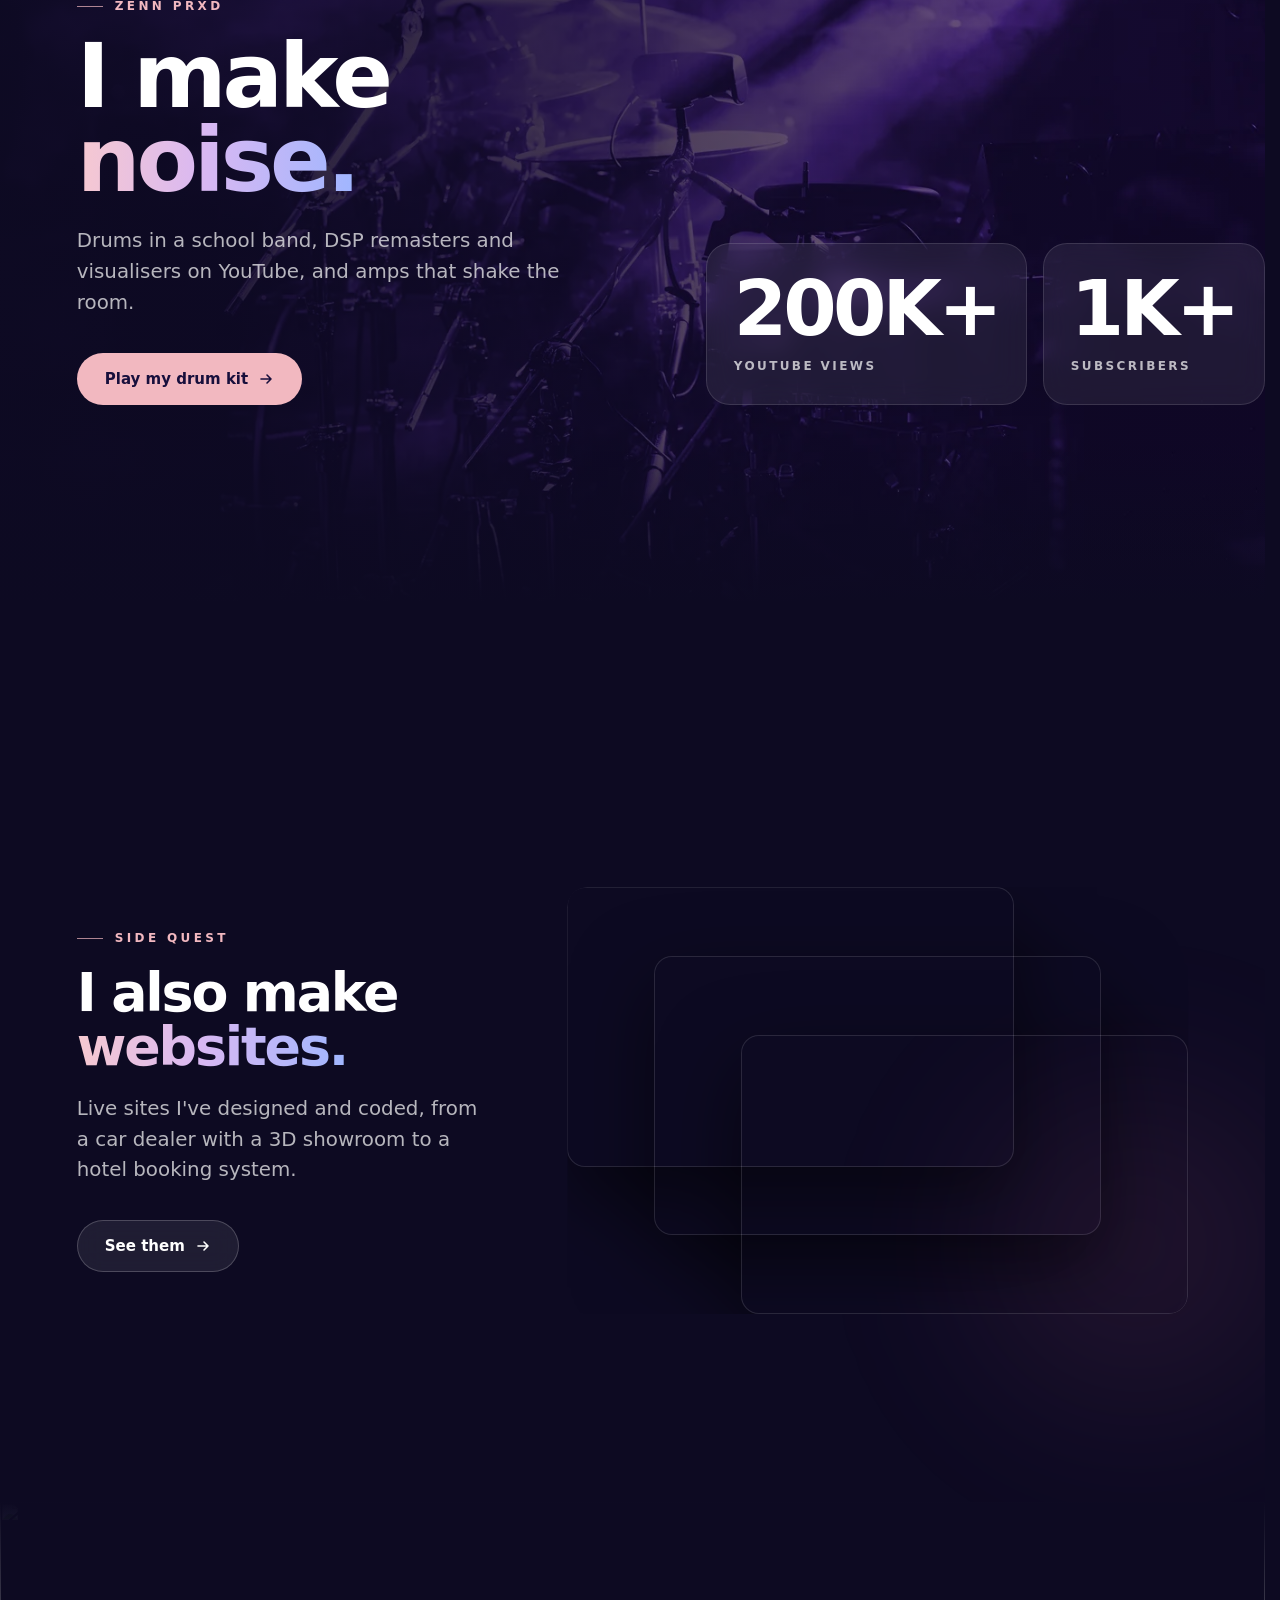
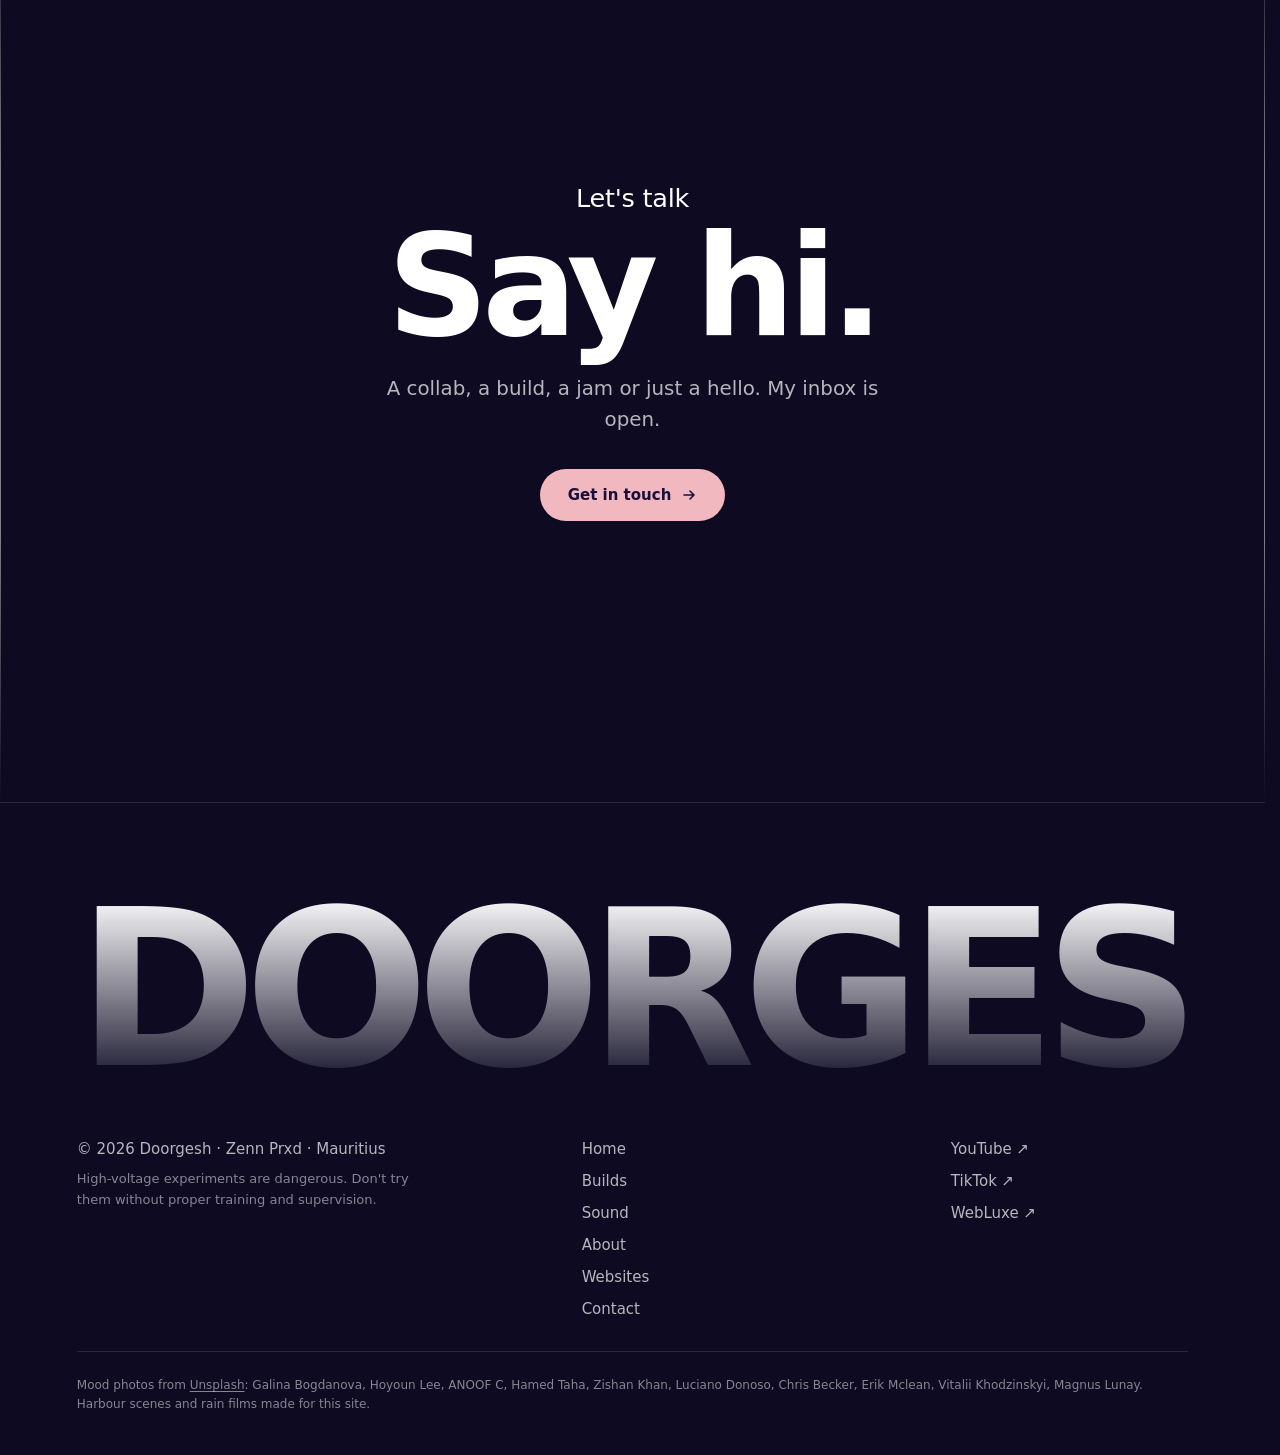
==== commit a2e5fbc9: "Hide the movie poster overlay once the player starts Co-Authored-By: Claude Opus 5.5 <noreply@anthro" ====
--- a/index.html
+++ b/index.html
@@ -18,9 +18,9 @@
 <link rel="preconnect" href="https://fonts.googleapis.com">
 <link rel="preconnect" href="https://fonts.gstatic.com" crossorigin>
 <link rel="stylesheet" href="https://fonts.googleapis.com/css2?family=Archivo:ital,wdth,wght@1,62..125,900&amp;display=swap">
-<link rel="stylesheet" href="css/site.css?v=6">
-<link rel="stylesheet" href="css/intro.css?v=6">
-<link rel="stylesheet" href="css/motion.css?v=6">
+<link rel="stylesheet" href="css/site.css?v=7">
+<link rel="stylesheet" href="css/intro.css?v=7">
+<link rel="stylesheet" href="css/motion.css?v=7">
 <style>
 /* ---------- hero + stage (Claim Your Summit) ---------- */
 .hero{
@@ -117,8 +117,8 @@
 html.intro .front{transform:translateY(66%)}
 html.intro .shade{opacity:0}
 </style>
-<script src="js/site.js?v=6" defer></script>
-<script src="js/intro.js?v=6" defer></script>
+<script src="js/site.js?v=7" defer></script>
+<script src="js/intro.js?v=7" defer></script>
 </head>
 <body>
 <div class="loader" id="loader" aria-hidden="true">
--- a/css/motion.css
+++ b/css/motion.css
@@ -128,3 +128,4 @@
 @keyframes movieIn{from{opacity:0}to{opacity:1}}
 @media (max-width:700px){.movie{border-radius:18px;min-width:0;width:100%}.movie__meta b{font-size:24px}}
 @media (prefers-reduced-motion:reduce){.movie__play::before{animation:none}}
+.movie__poster[hidden]{display:none}
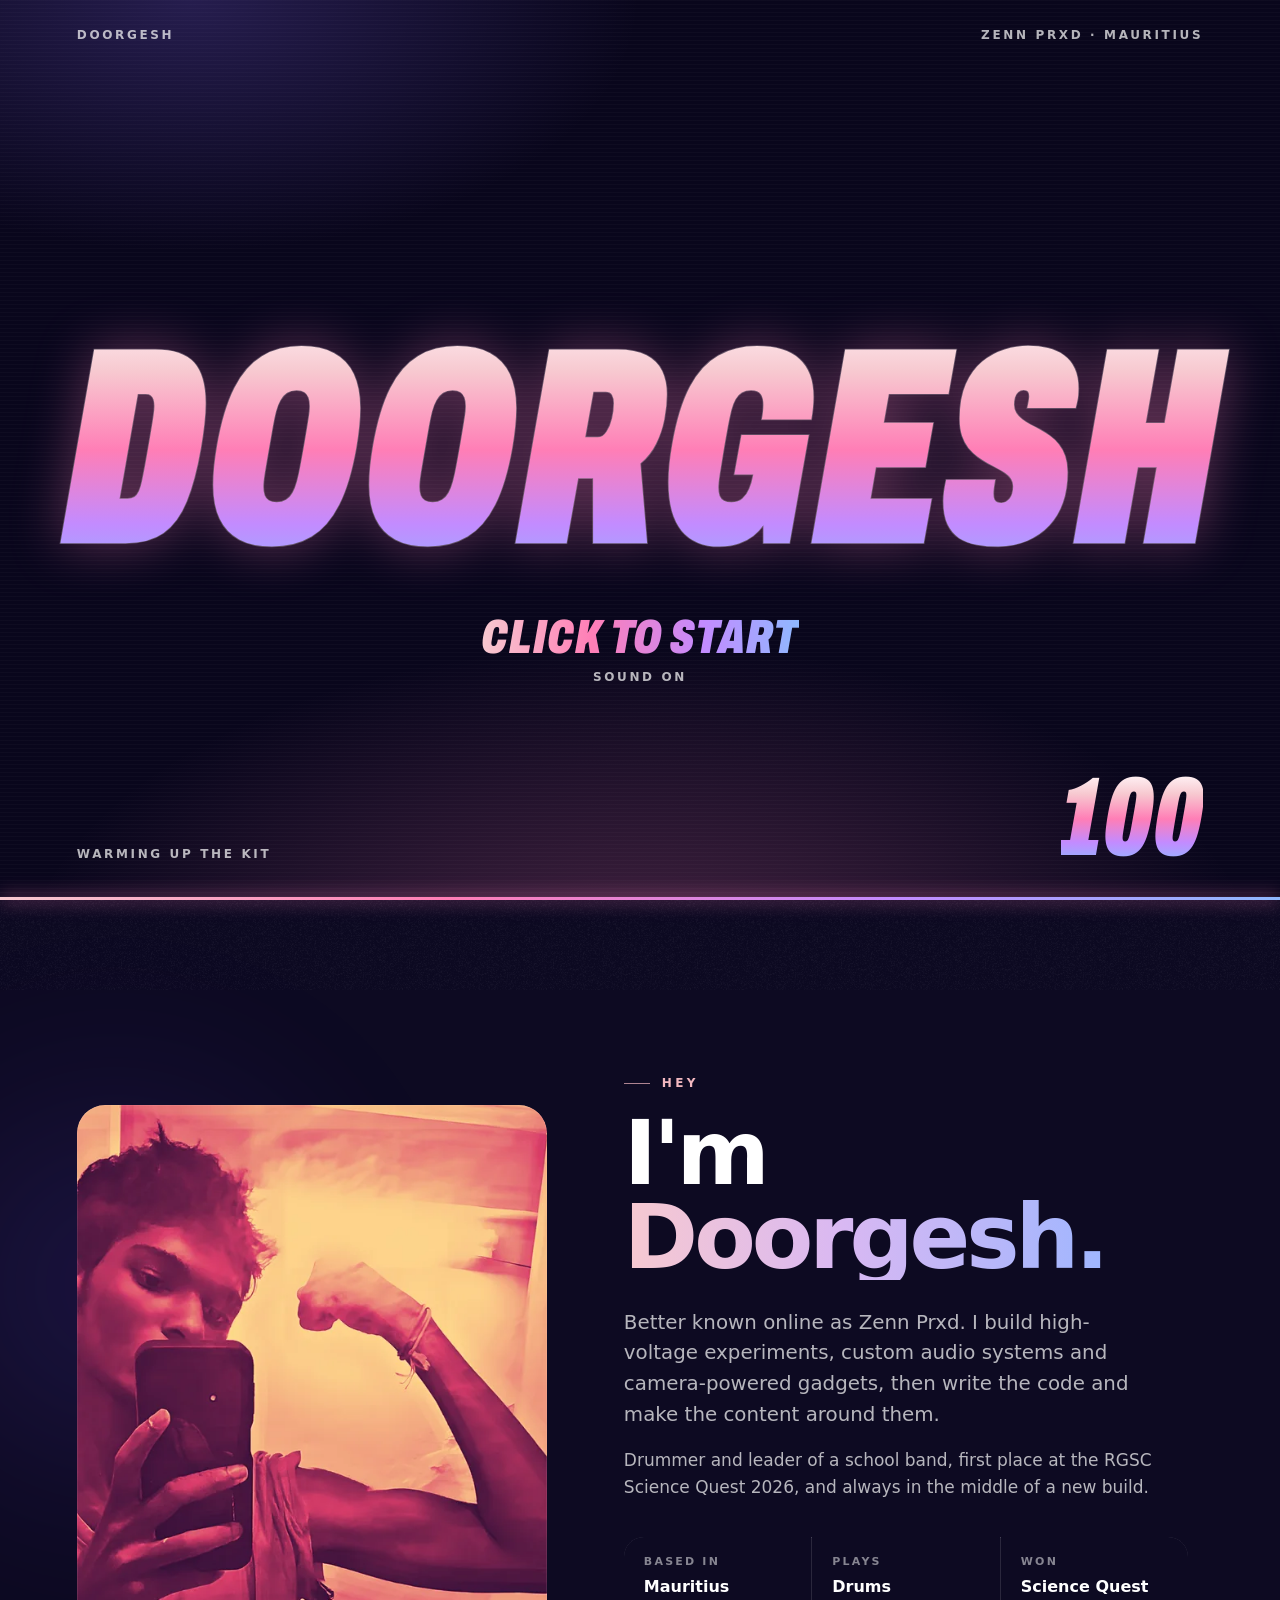
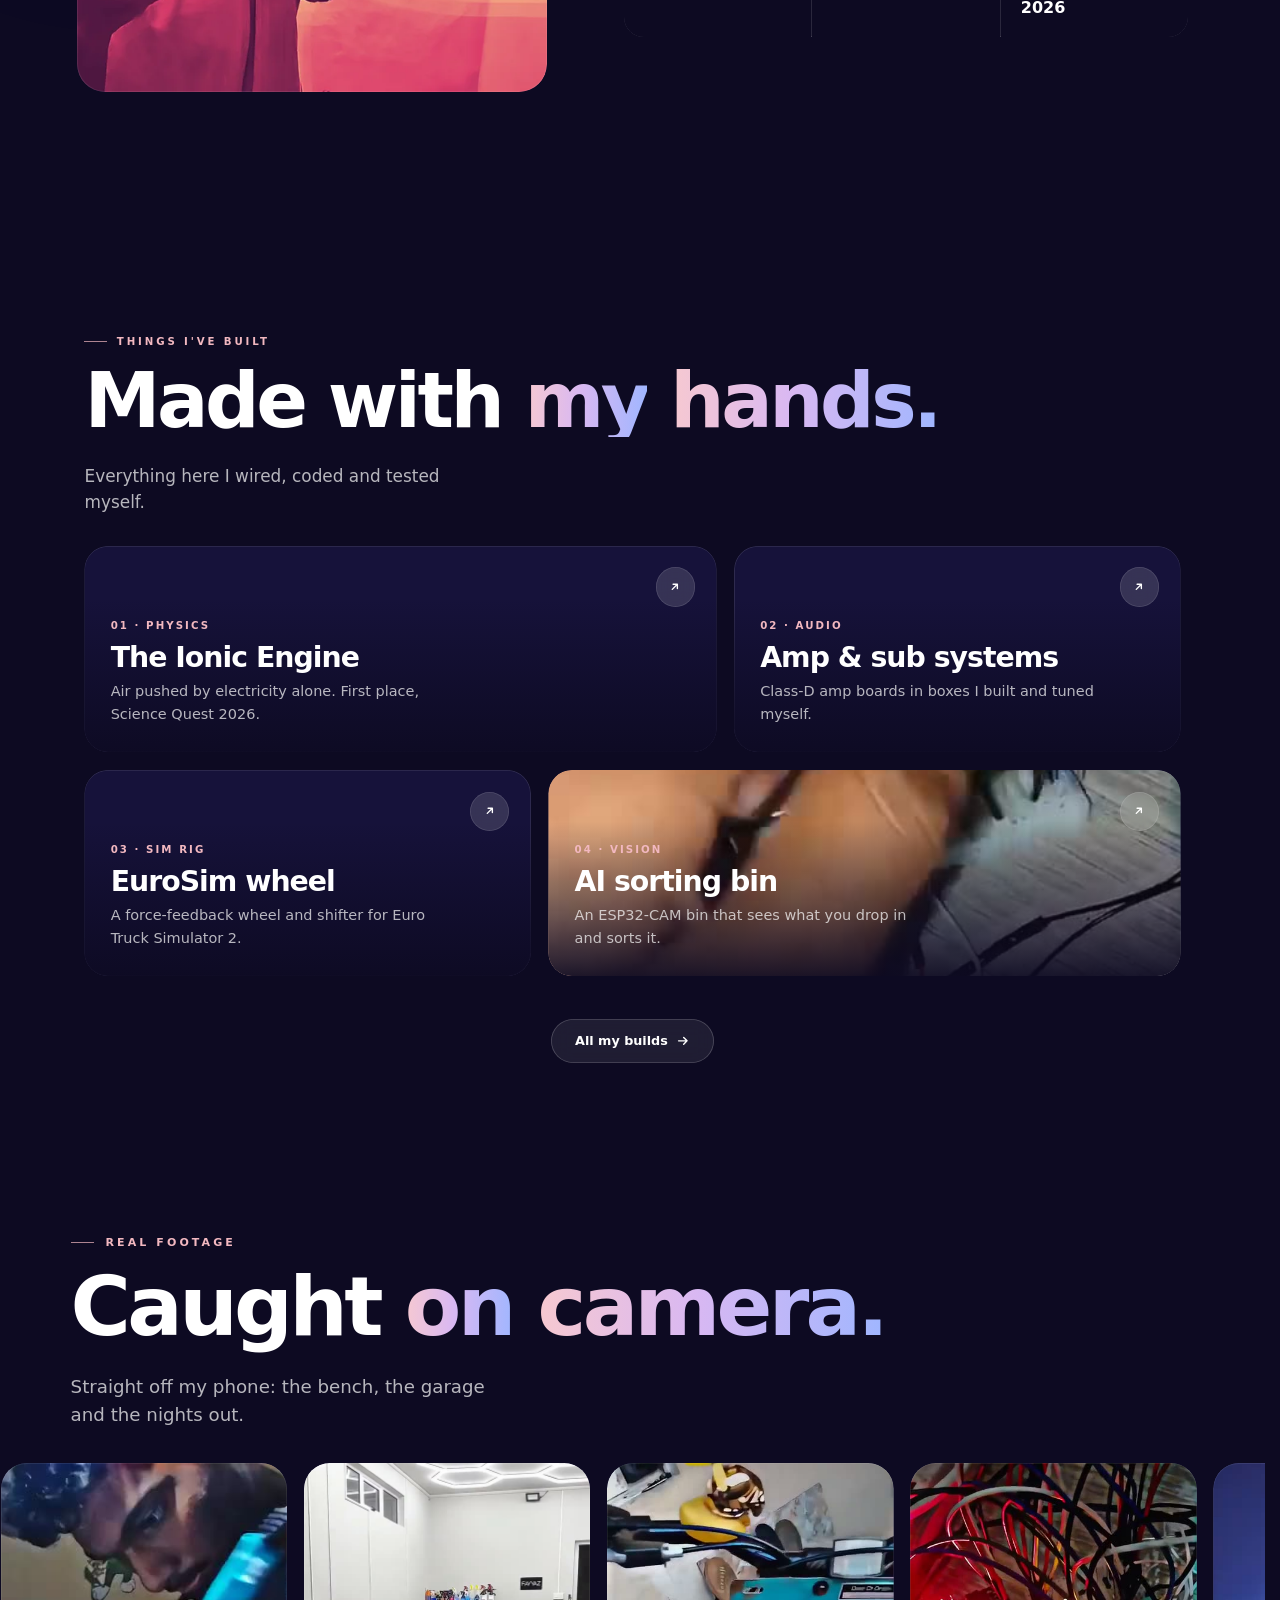
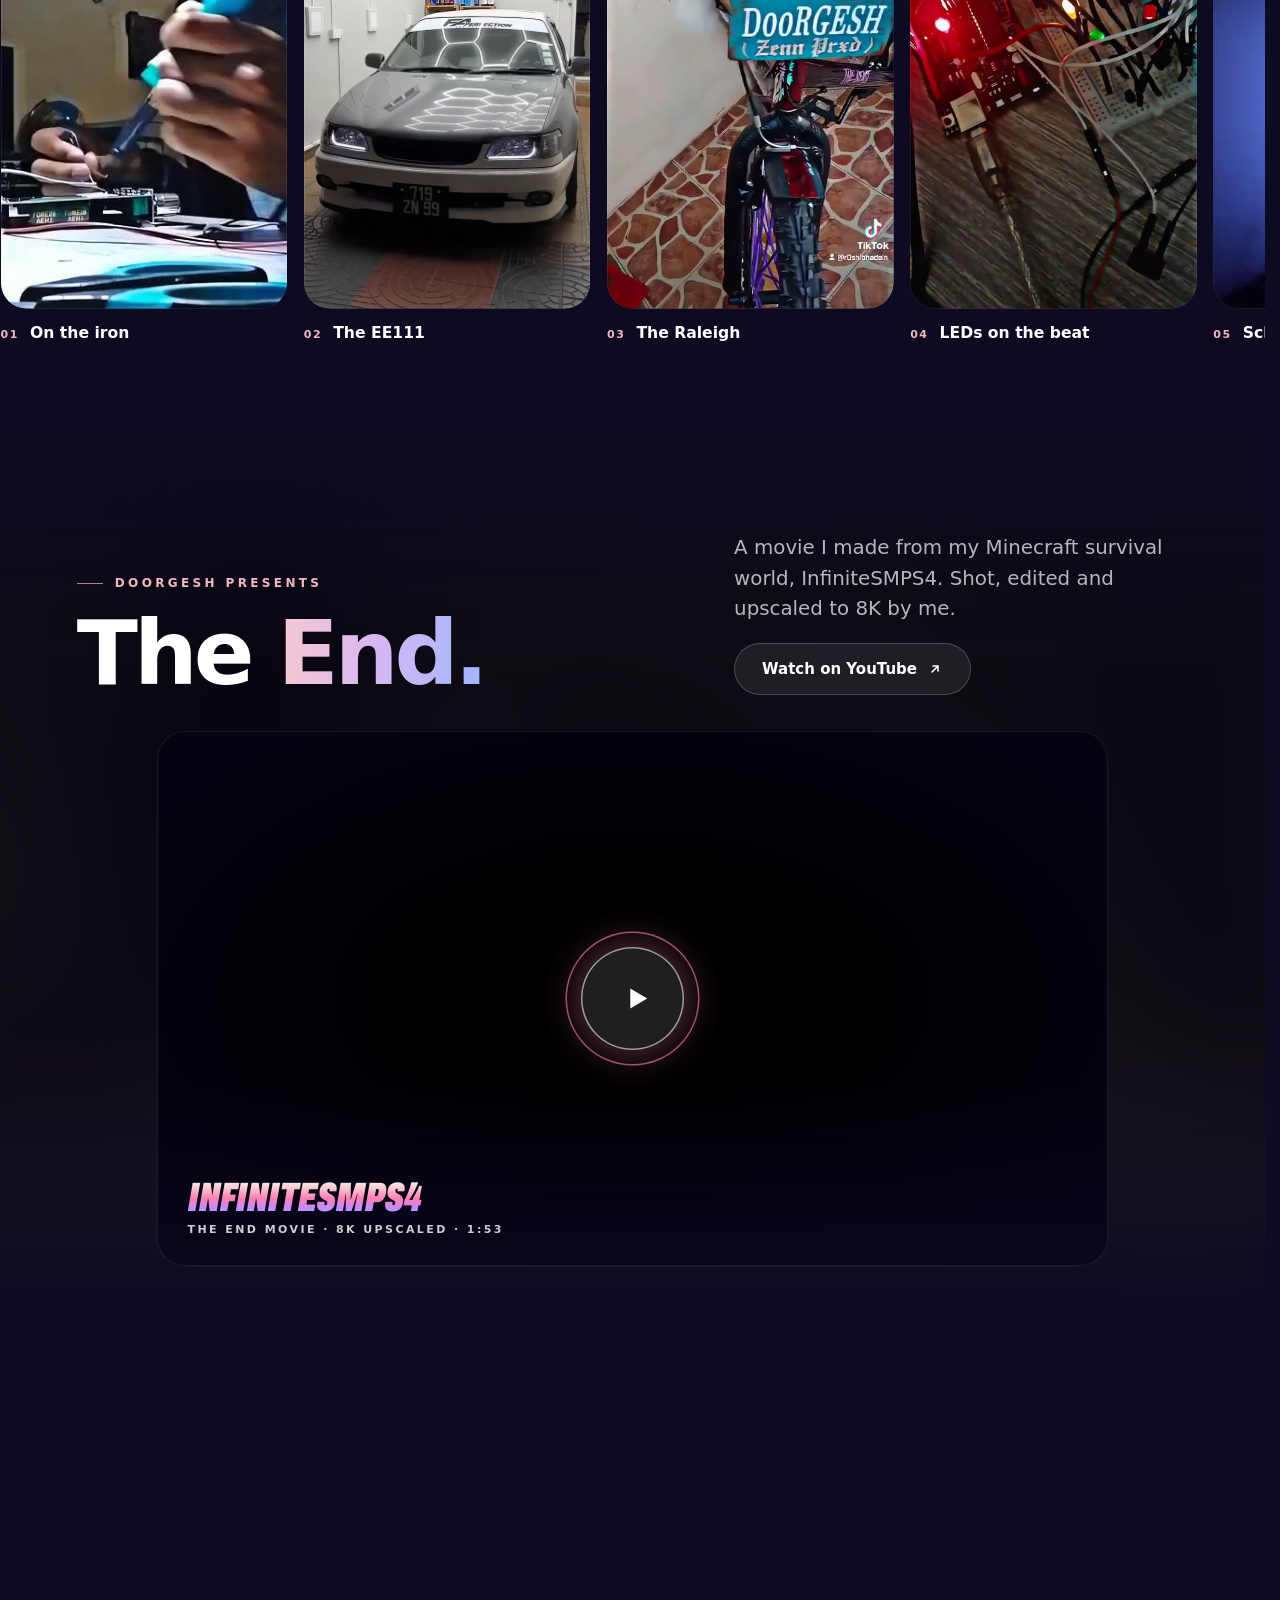
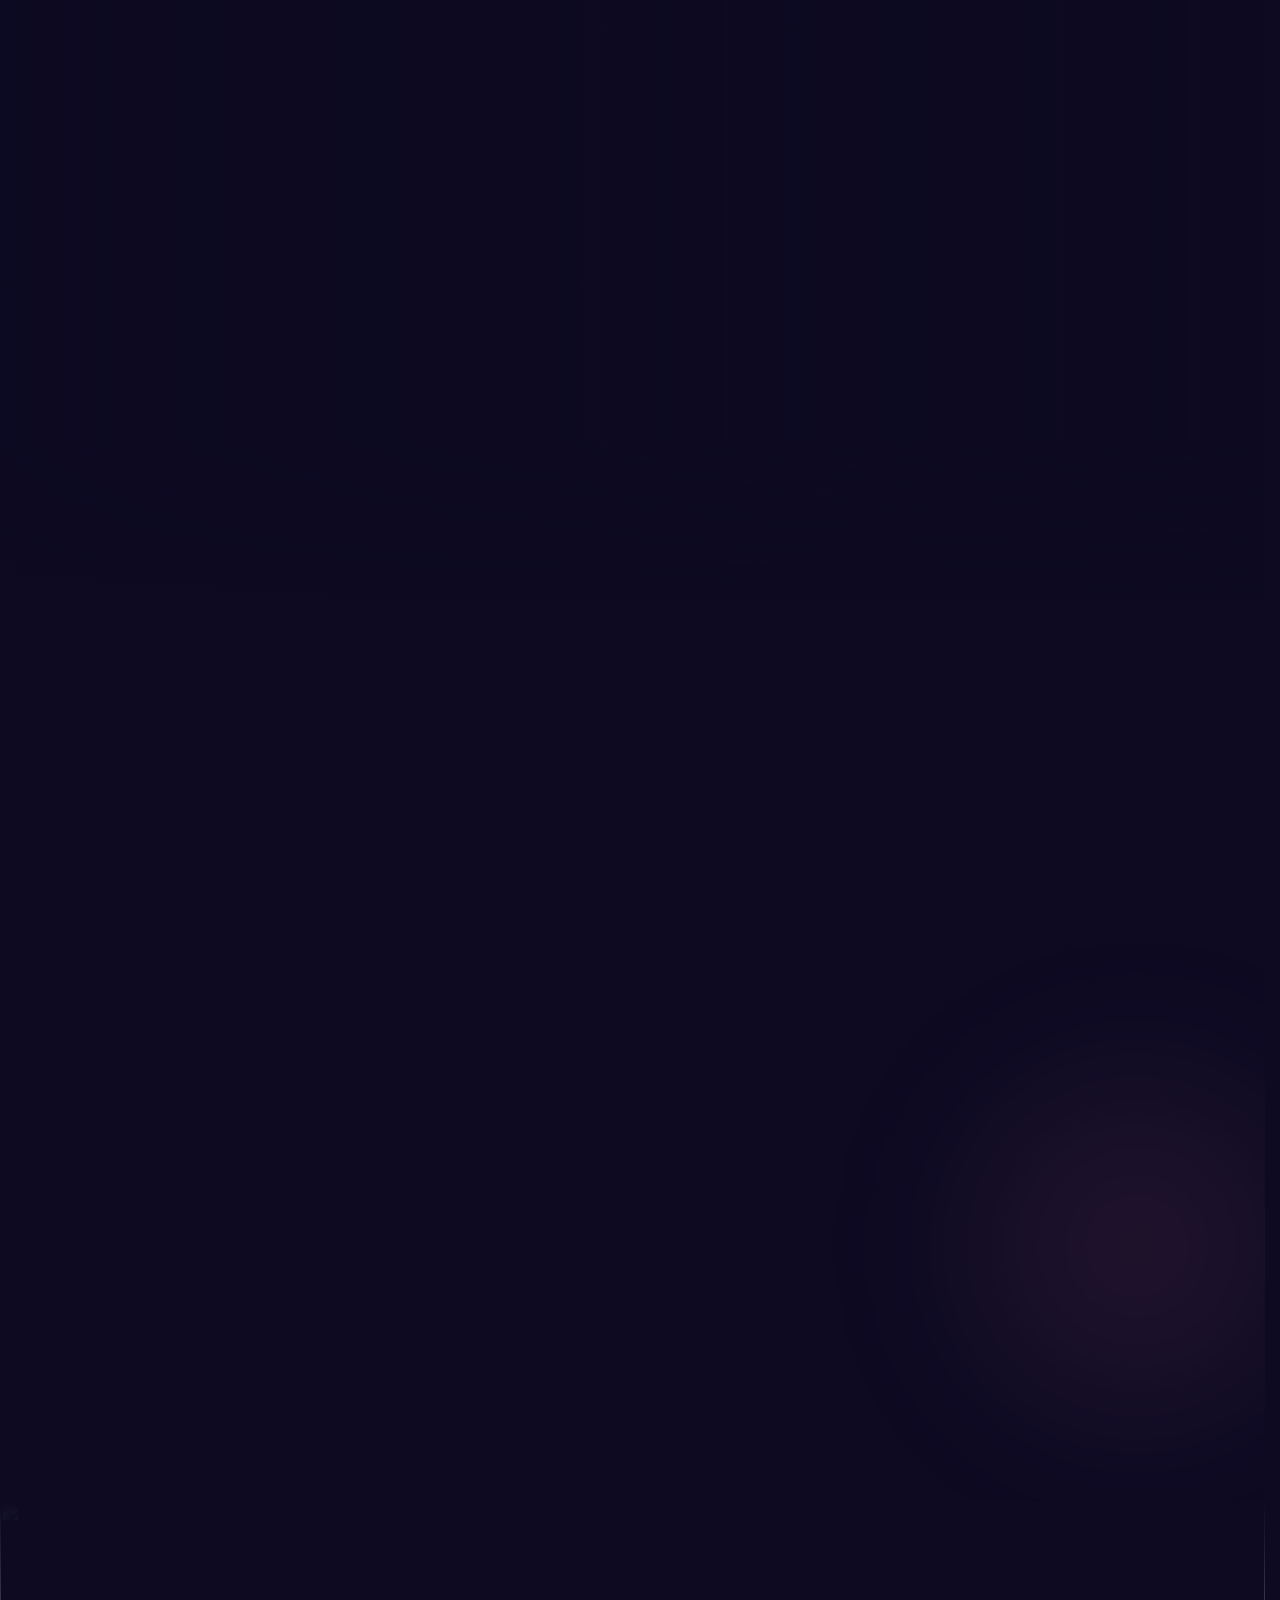
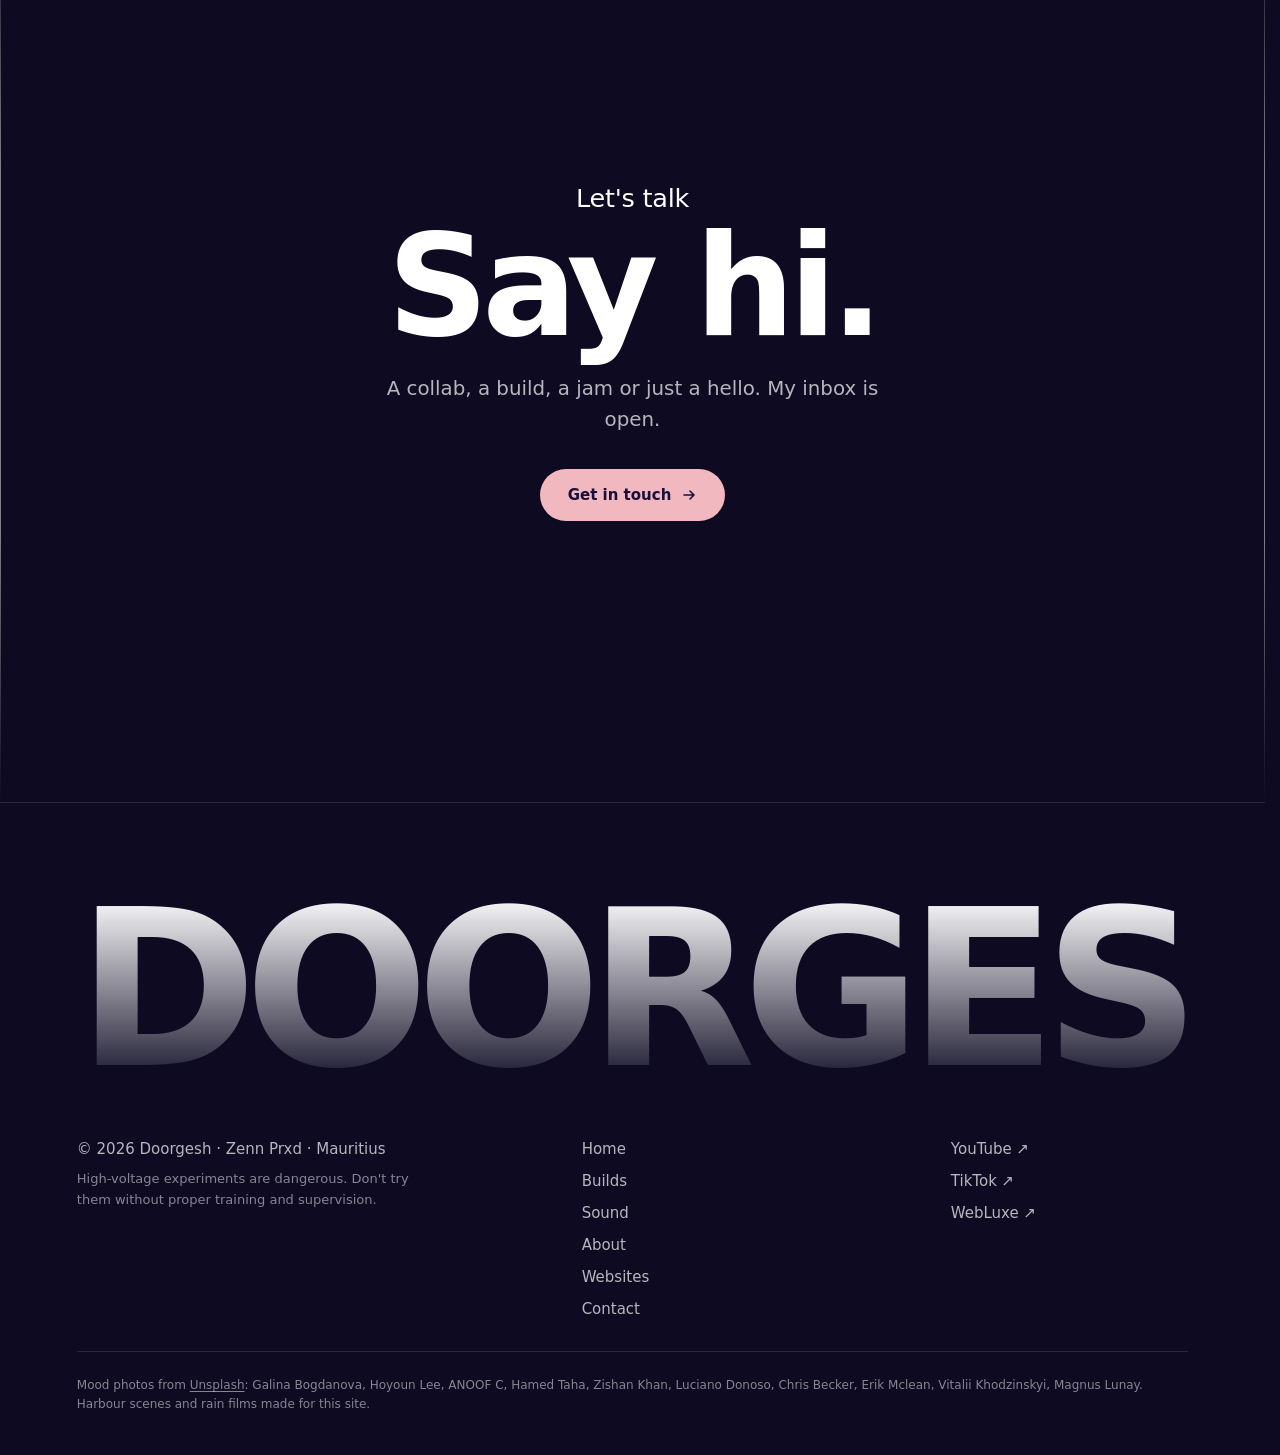
==== commit 814ee6dd: "Movie player: own play/pause, seek, sound and full-screen controls Co-Authored-By: Claude Opus 5.5 <" ====
--- a/index.html
+++ b/index.html
@@ -18,9 +18,9 @@
 <link rel="preconnect" href="https://fonts.googleapis.com">
 <link rel="preconnect" href="https://fonts.gstatic.com" crossorigin>
 <link rel="stylesheet" href="https://fonts.googleapis.com/css2?family=Archivo:ital,wdth,wght@1,62..125,900&amp;display=swap">
-<link rel="stylesheet" href="css/site.css?v=7">
-<link rel="stylesheet" href="css/intro.css?v=7">
-<link rel="stylesheet" href="css/motion.css?v=7">
+<link rel="stylesheet" href="css/site.css?v=8">
+<link rel="stylesheet" href="css/intro.css?v=8">
+<link rel="stylesheet" href="css/motion.css?v=8">
 <style>
 /* ---------- hero + stage (Claim Your Summit) ---------- */
 .hero{
@@ -117,8 +117,8 @@
 html.intro .front{transform:translateY(66%)}
 html.intro .shade{opacity:0}
 </style>
-<script src="js/site.js?v=7" defer></script>
-<script src="js/intro.js?v=7" defer></script>
+<script src="js/site.js?v=8" defer></script>
+<script src="js/intro.js?v=8" defer></script>
 </head>
 <body>
 <div class="loader" id="loader" aria-hidden="true">
@@ -250,6 +250,14 @@
         <span class="movie__play" aria-hidden="true"><svg viewBox="0 0 24 24"><path d="M8 5.5v13l11-6.5z"/></svg></span>
         <span class="movie__meta" aria-hidden="true"><b>InfiniteSMPS4</b><span>The End Movie · 8K upscaled · 1:53</span></span>
       </a>
+      <div class="movie__hit" aria-hidden="true"><span class="movie__pop"><svg class="i-play" viewBox="0 0 24 24"><path d="M8 5.5v13l11-6.5z"/></svg><svg class="i-pause" viewBox="0 0 24 24"><path d="M7 5h3.6v14H7zM13.4 5H17v14h-3.6z"/></svg></span></div>
+      <div class="mbar" role="group" aria-label="Movie controls" hidden>
+        <button class="mbar__pp" type="button" aria-label="Pause"><svg class="i-play" viewBox="0 0 24 24" aria-hidden="true"><path d="M8 5.5v13l11-6.5z"/></svg><svg class="i-pause" viewBox="0 0 24 24" aria-hidden="true"><path d="M7 5h3.6v14H7zM13.4 5H17v14h-3.6z"/></svg></button>
+        <span class="mbar__t"><b class="mbar__now">0:00</b> / <span class="mbar__dur">1:53</span></span>
+        <div class="mbar__track" role="slider" tabindex="0" aria-label="Seek" aria-valuemin="0" aria-valuemax="113" aria-valuenow="0"><i class="mbar__buf"></i><i class="mbar__fill"></i><i class="mbar__knob"></i></div>
+        <button class="mbar__snd" type="button" aria-label="Mute" aria-pressed="false"><svg viewBox="0 0 24 24" aria-hidden="true"><path class="spk" d="M4 9h4l5-4v14l-5-4H4z"/><path class="wav" d="M16 8.5a5 5 0 0 1 0 7M18.5 6a8.5 8.5 0 0 1 0 12"/><path class="off" d="M16 9l6 6M22 9l-6 6"/></svg></button>
+        <button class="mbar__fs" type="button" aria-label="Full screen"><svg viewBox="0 0 24 24" aria-hidden="true"><path d="M4 9V4h5M20 9V4h-5M4 15v5h5M20 15v5h-5"/></svg></button>
+      </div>
     </div>
   </div>
 </section>
--- a/css/motion.css
+++ b/css/motion.css
@@ -129,3 +129,48 @@
 @media (max-width:700px){.movie{border-radius:18px;min-width:0;width:100%}.movie__meta b{font-size:24px}}
 @media (prefers-reduced-motion:reduce){.movie__play::before{animation:none}}
 .movie__poster[hidden]{display:none}
+
+/* ---------- movie controls ---------- */
+.movie iframe{pointer-events:none}
+.movie__hit{position:absolute;inset:0;z-index:3;display:none;cursor:pointer}
+.movie.live .movie__hit{display:grid;place-items:center}
+.movie__pop{width:clamp(64px,7vw,92px);aspect-ratio:1;border-radius:50%;display:grid;place-items:center;background:rgba(9,6,28,.45);backdrop-filter:blur(8px);-webkit-backdrop-filter:blur(8px);box-shadow:inset 0 0 0 1.5px rgba(255,255,255,.5);opacity:0;transform:scale(.7);pointer-events:none}
+.movie__pop svg{width:38%;fill:#fff;display:none}
+.movie__pop.pop{animation:mpop .7s cubic-bezier(.16,1,.3,1)}
+.movie.paused .movie__pop{opacity:1;transform:none;transition:opacity .3s,transform .5s cubic-bezier(.16,1,.3,1)}
+@keyframes mpop{0%{opacity:0;transform:scale(.6)}25%{opacity:1;transform:scale(1)}100%{opacity:0;transform:scale(1.35)}}
+.movie.paused .movie__pop.pop{animation:none}
+.movie .i-pause{display:none}
+.movie.playing .mbar__pp .i-play{display:none}
+.movie.playing .mbar__pp .i-pause{display:block}
+.movie__pop .i-play{display:block;margin-left:8%}
+.movie.playing .movie__pop .i-play{display:none}
+.movie.playing .movie__pop .i-pause{display:block;margin:0}
+.mbar{position:absolute;left:clamp(10px,1.6vw,18px);right:clamp(10px,1.6vw,18px);bottom:clamp(10px,1.6vw,18px);z-index:4;display:flex;align-items:center;gap:clamp(8px,1.2vw,16px);padding:8px 14px 8px 8px;border-radius:999px;background:rgba(9,6,28,.55);backdrop-filter:blur(14px) saturate(1.3);-webkit-backdrop-filter:blur(14px) saturate(1.3);box-shadow:inset 0 0 0 1px rgba(255,255,255,.12),0 10px 30px rgba(0,0,0,.35);color:#fff;transition:opacity .45s ease,transform .6s cubic-bezier(.16,1,.3,1)}
+.mbar[hidden]{display:none}
+.movie.playing.idle .mbar{opacity:0;transform:translateY(12px);pointer-events:none}
+.movie.playing.idle{cursor:none}
+.mbar button{flex:none;display:grid;place-items:center;border:0;padding:0;cursor:pointer;color:#fff;background:none}
+.mbar__pp{width:44px;height:44px;border-radius:50%;background:var(--neon-x)!important;box-shadow:0 0 22px rgba(255,126,182,.55);transition:transform .35s cubic-bezier(.16,1,.3,1)}
+.mbar__pp:hover{transform:scale(1.08)}.mbar__pp:active{transform:scale(.92)}
+.mbar__pp svg{width:18px;fill:#09061C}
+.mbar__pp .i-play{margin-left:2px}
+.mbar__t{flex:none;font-size:12px;letter-spacing:.04em;font-variant-numeric:tabular-nums;color:rgba(255,255,255,.7)}
+.mbar__t b{color:#fff;font-weight:600}
+.mbar__track{position:relative;flex:1;height:22px;cursor:pointer;outline:none;touch-action:none}
+.mbar__track::before,.mbar__buf,.mbar__fill{content:"";position:absolute;left:0;top:50%;height:4px;margin-top:-2px;border-radius:4px}
+.mbar__track::before{right:0;background:rgba(255,255,255,.18)}
+.mbar__buf{width:0;background:rgba(255,255,255,.28)}
+.mbar__fill{width:0;background:var(--neon-x);box-shadow:0 0 10px rgba(255,126,182,.7)}
+.mbar__knob{position:absolute;top:50%;left:0;width:14px;height:14px;margin:-7px 0 0 -7px;border-radius:50%;background:#fff;box-shadow:0 0 12px rgba(255,126,182,.9);transform:scale(0);transition:transform .25s cubic-bezier(.16,1,.3,1)}
+.mbar__track:hover .mbar__knob,.mbar__track:focus-visible .mbar__knob,.mbar__track.drag .mbar__knob{transform:scale(1)}
+.mbar__track:focus-visible::before{box-shadow:0 0 0 2px rgba(255,255,255,.5)}
+.mbar__snd,.mbar__fs{width:34px;height:34px;border-radius:50%;transition:background .25s}
+.mbar__snd:hover,.mbar__fs:hover{background:rgba(255,255,255,.12)!important}
+.mbar__snd svg,.mbar__fs svg{width:20px;fill:none;stroke:#fff;stroke-width:1.8;stroke-linecap:round;stroke-linejoin:round}
+.mbar__snd .spk{fill:#fff;stroke:none}
+.mbar__snd .off{display:none}
+.mbar__snd[aria-pressed=true] .wav{display:none}
+.mbar__snd[aria-pressed=true] .off{display:inline}
+.movie:fullscreen{border-radius:0;width:100%;max-width:none;aspect-ratio:auto}
+@media (max-width:560px){.mbar__t .mbar__dur,.mbar__t{font-size:11px}.mbar__fs{display:none!important}.mbar{padding-right:8px}}
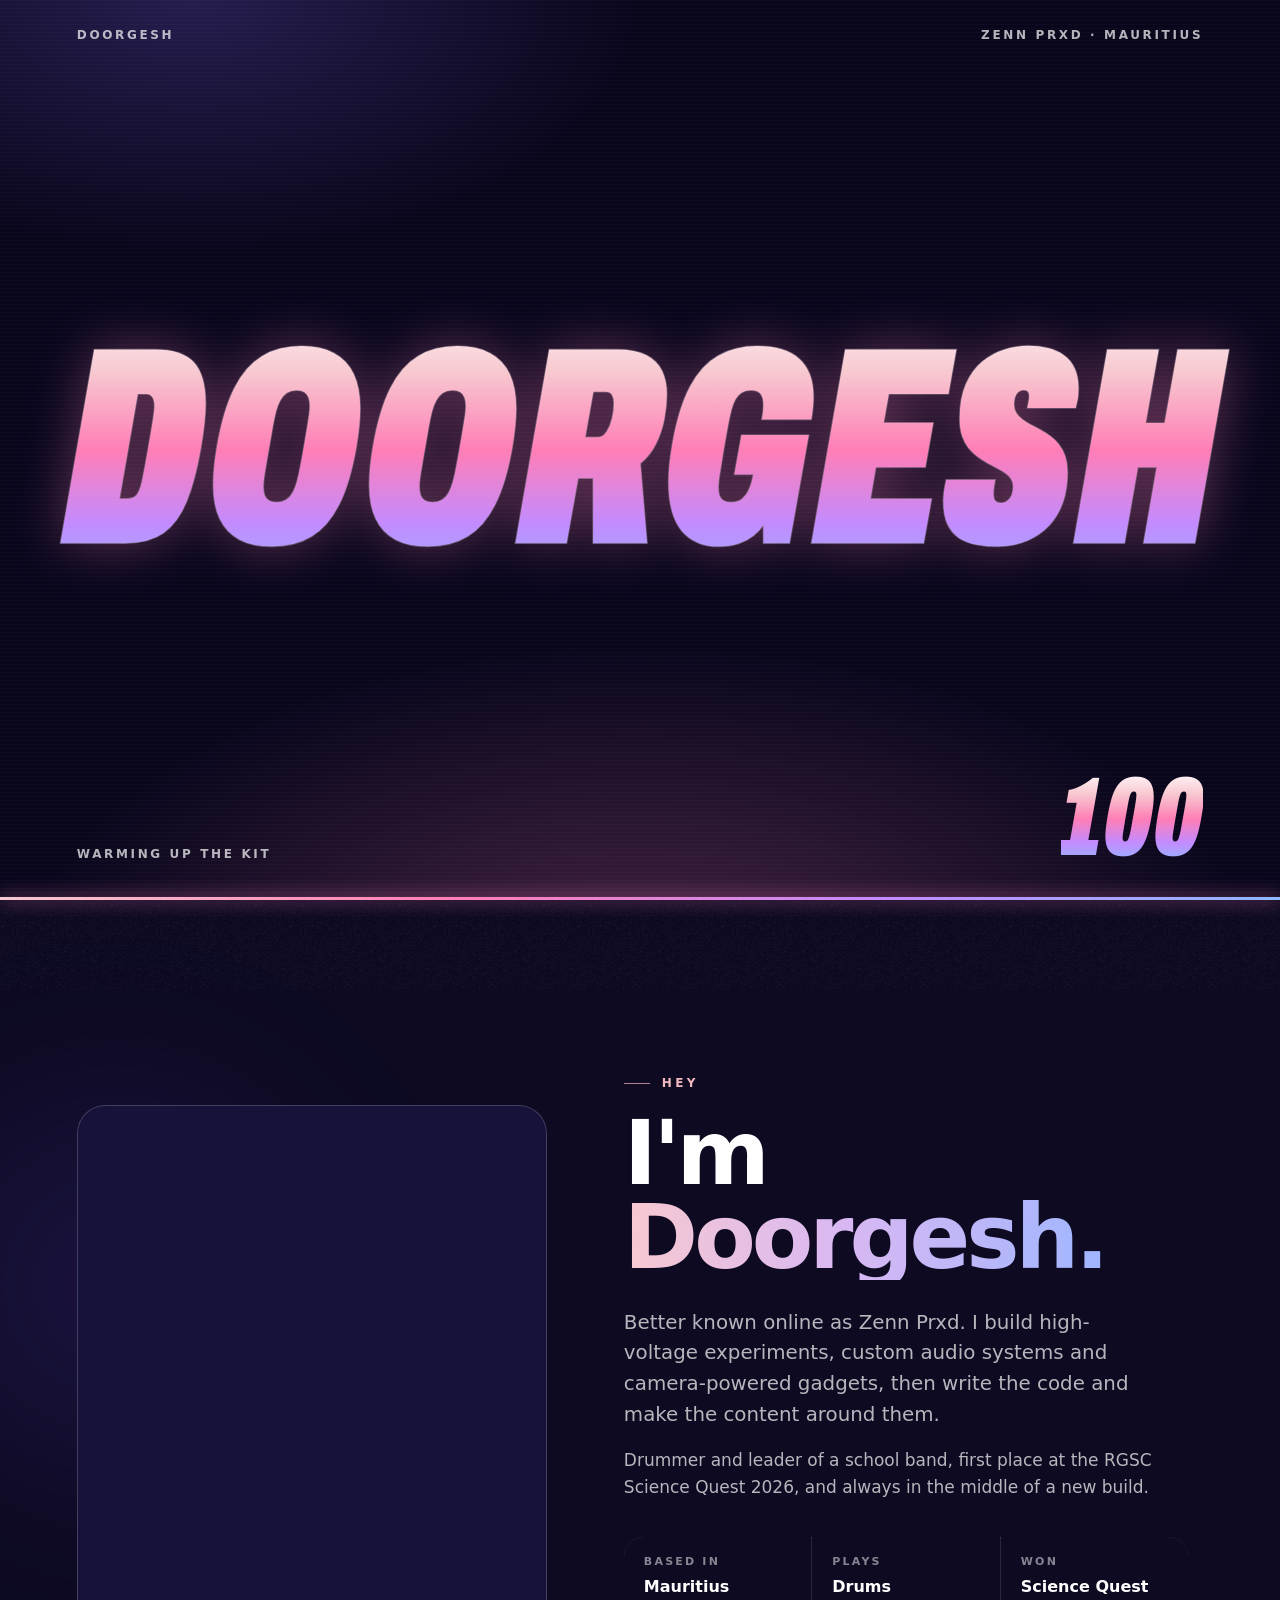
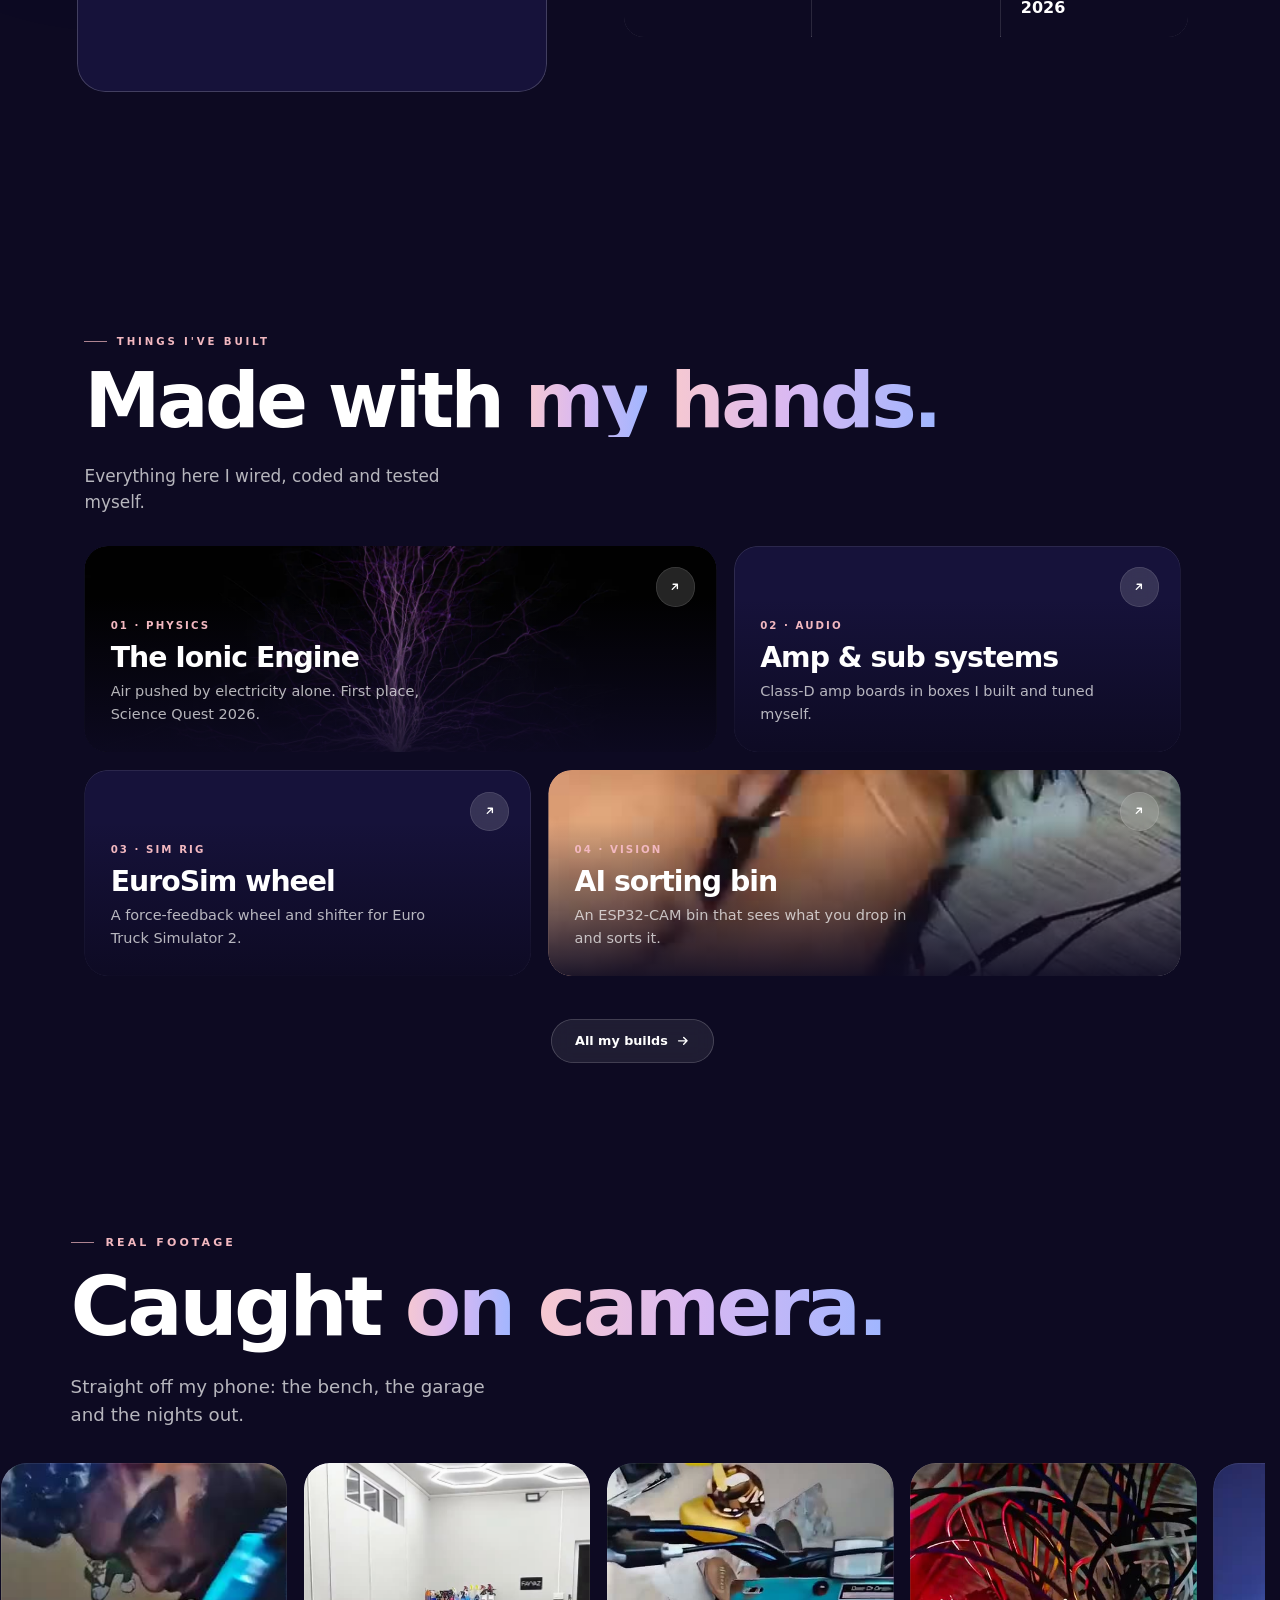
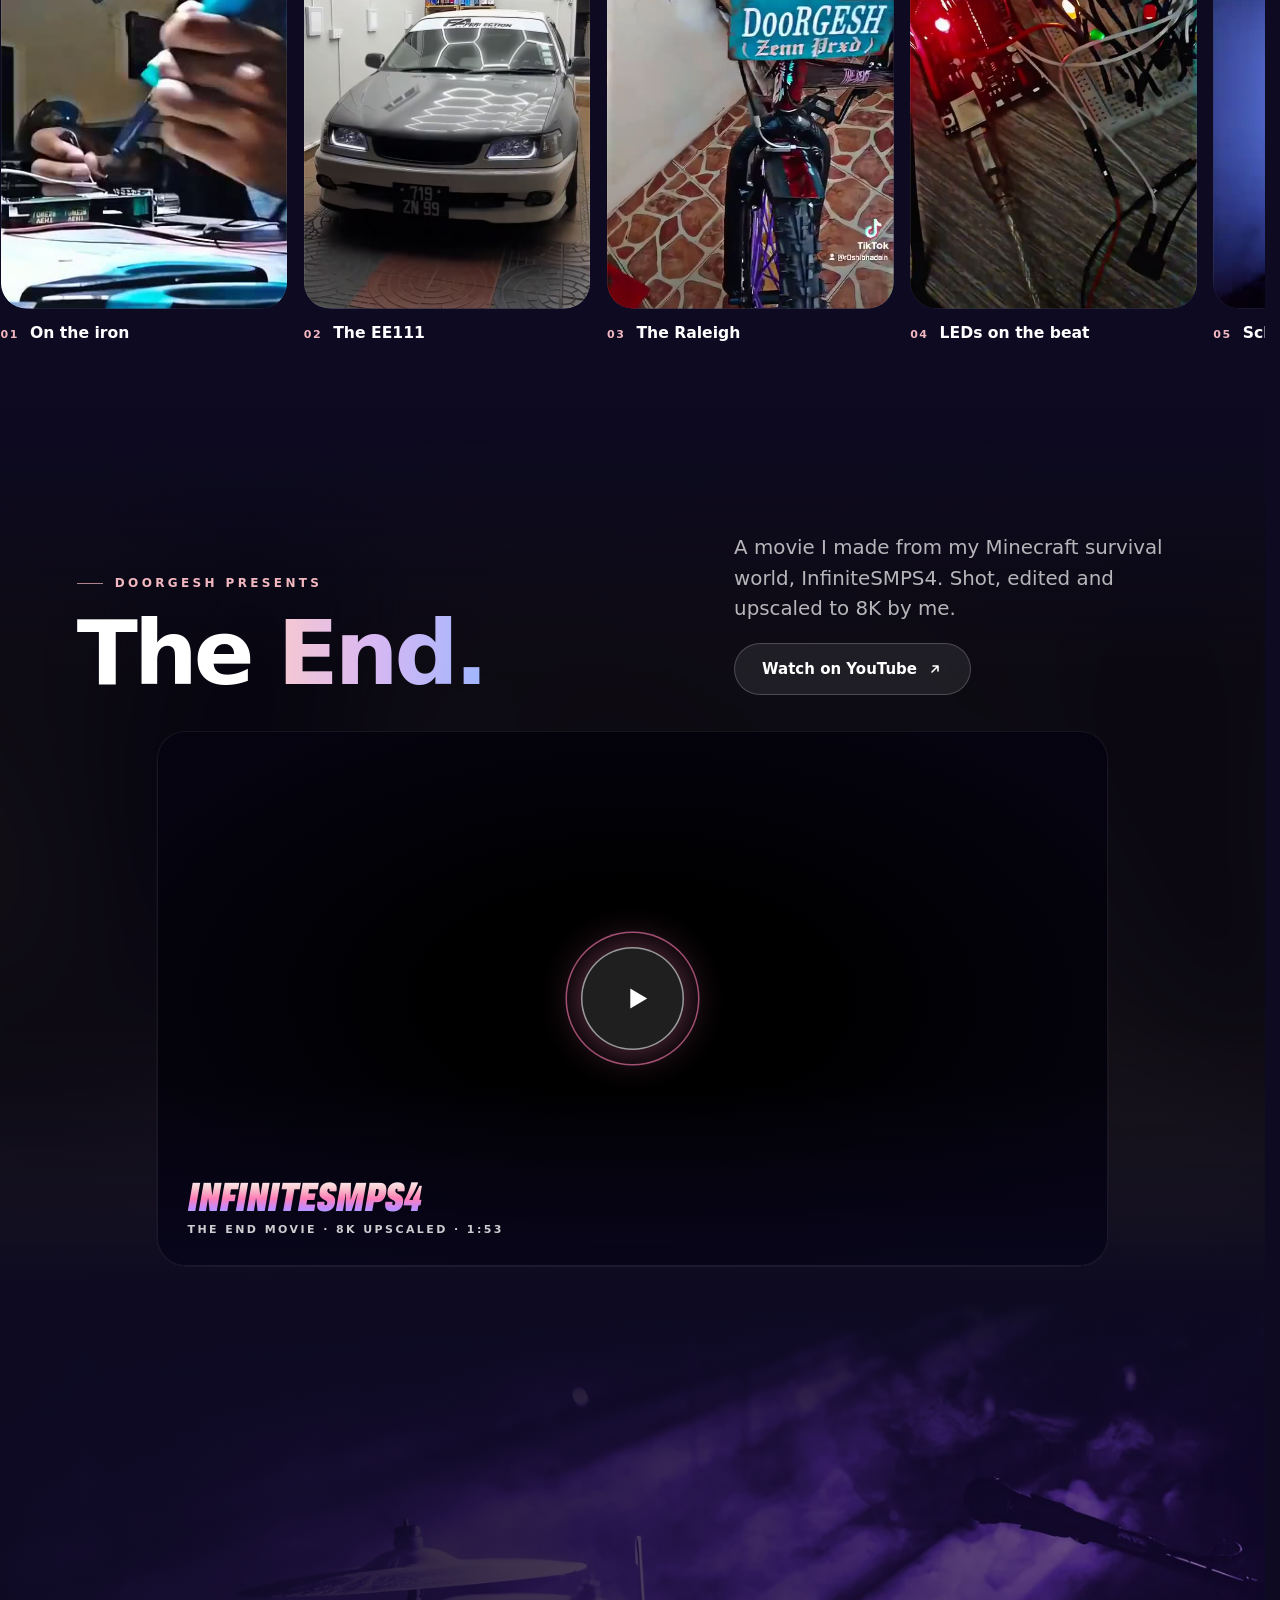
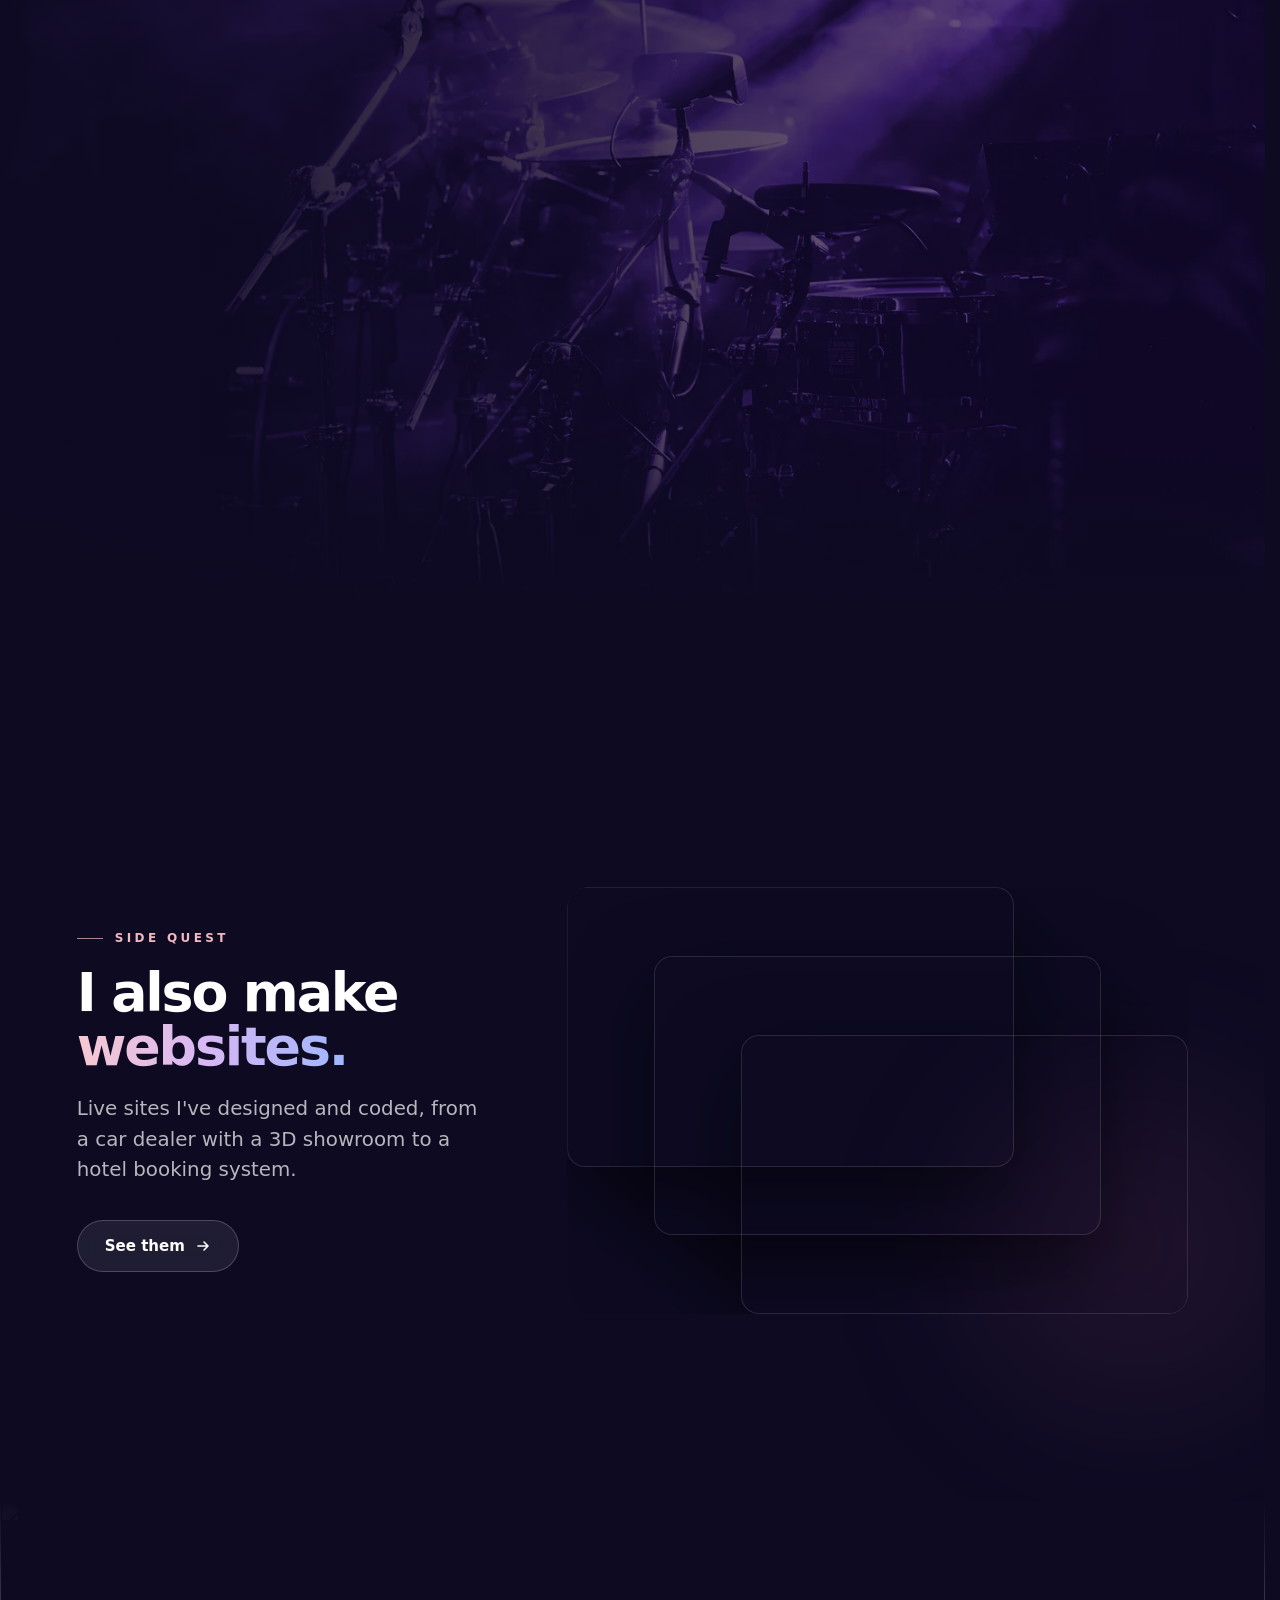
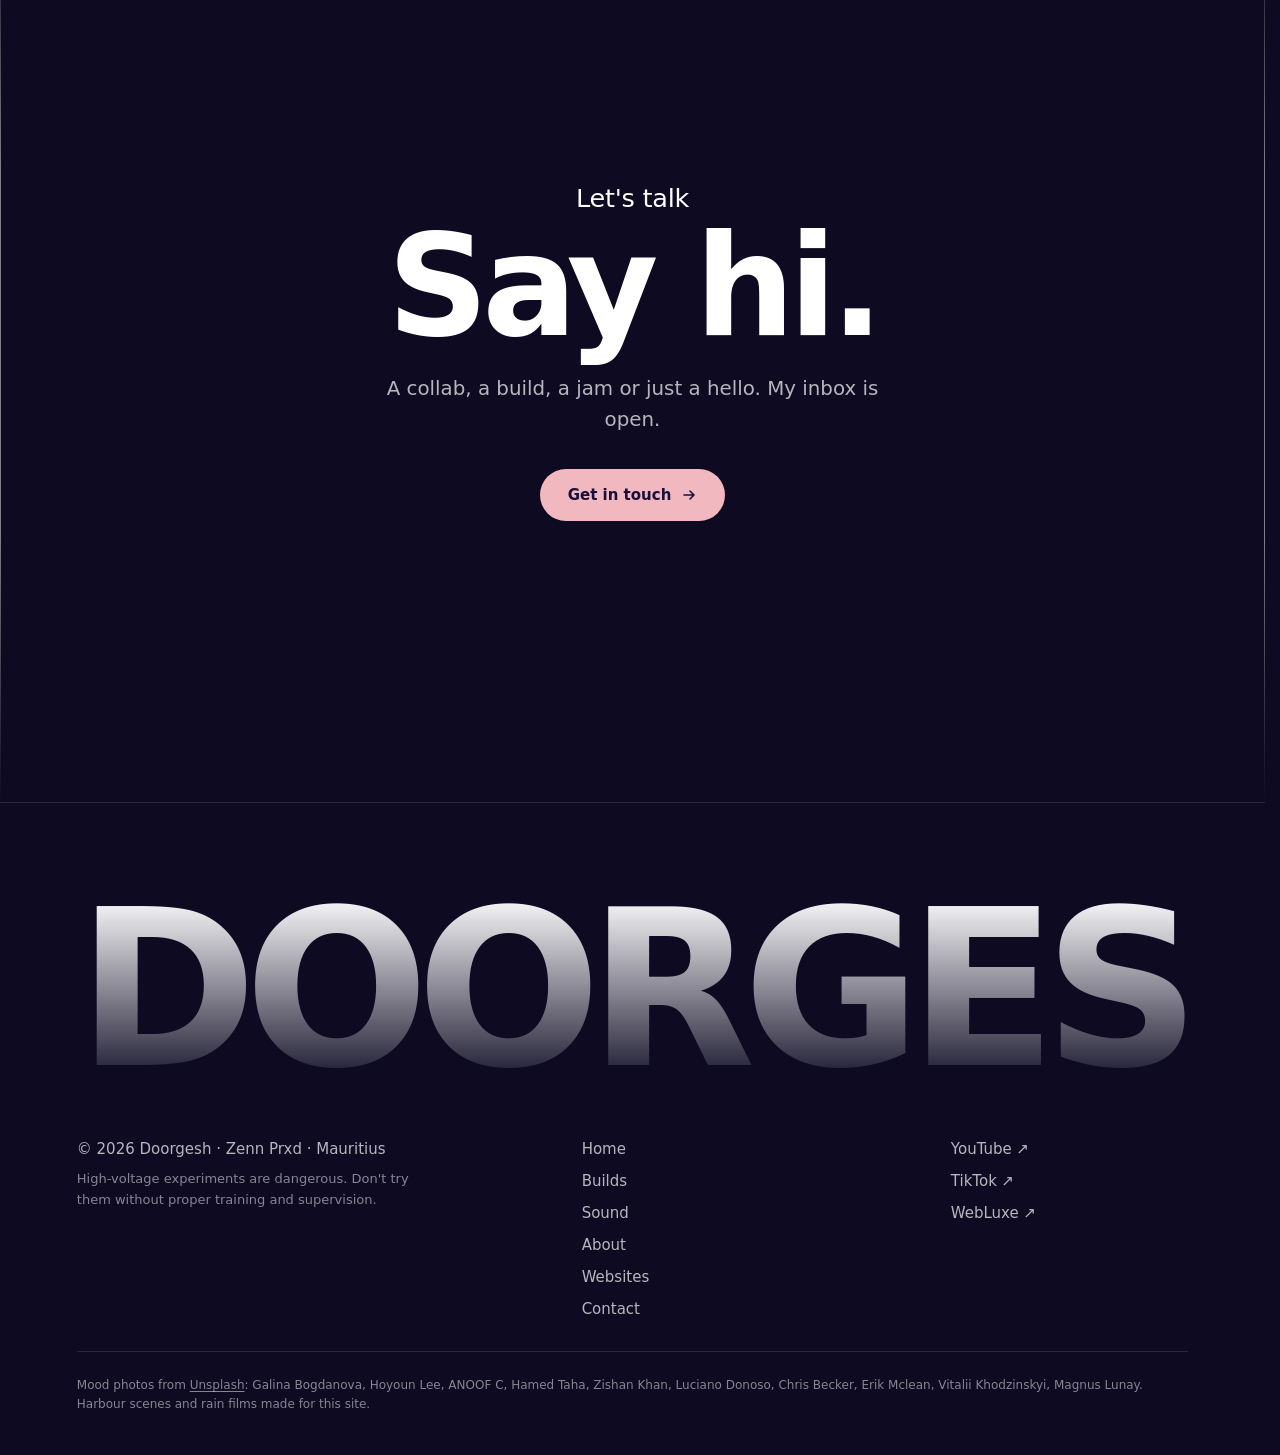
==== commit 2b00fc36: "Only focus the movie play button when opened by keyboard Co-Authored-By: Claude Opus 5.5 <noreply@an" ====
--- a/index.html
+++ b/index.html
@@ -18,9 +18,9 @@
 <link rel="preconnect" href="https://fonts.googleapis.com">
 <link rel="preconnect" href="https://fonts.gstatic.com" crossorigin>
 <link rel="stylesheet" href="https://fonts.googleapis.com/css2?family=Archivo:ital,wdth,wght@1,62..125,900&amp;display=swap">
-<link rel="stylesheet" href="css/site.css?v=8">
-<link rel="stylesheet" href="css/intro.css?v=8">
-<link rel="stylesheet" href="css/motion.css?v=8">
+<link rel="stylesheet" href="css/site.css?v=9">
+<link rel="stylesheet" href="css/intro.css?v=9">
+<link rel="stylesheet" href="css/motion.css?v=9">
 <style>
 /* ---------- hero + stage (Claim Your Summit) ---------- */
 .hero{
@@ -117,8 +117,8 @@
 html.intro .front{transform:translateY(66%)}
 html.intro .shade{opacity:0}
 </style>
-<script src="js/site.js?v=8" defer></script>
-<script src="js/intro.js?v=8" defer></script>
+<script src="js/site.js?v=9" defer></script>
+<script src="js/intro.js?v=9" defer></script>
 </head>
 <body>
 <div class="loader" id="loader" aria-hidden="true">
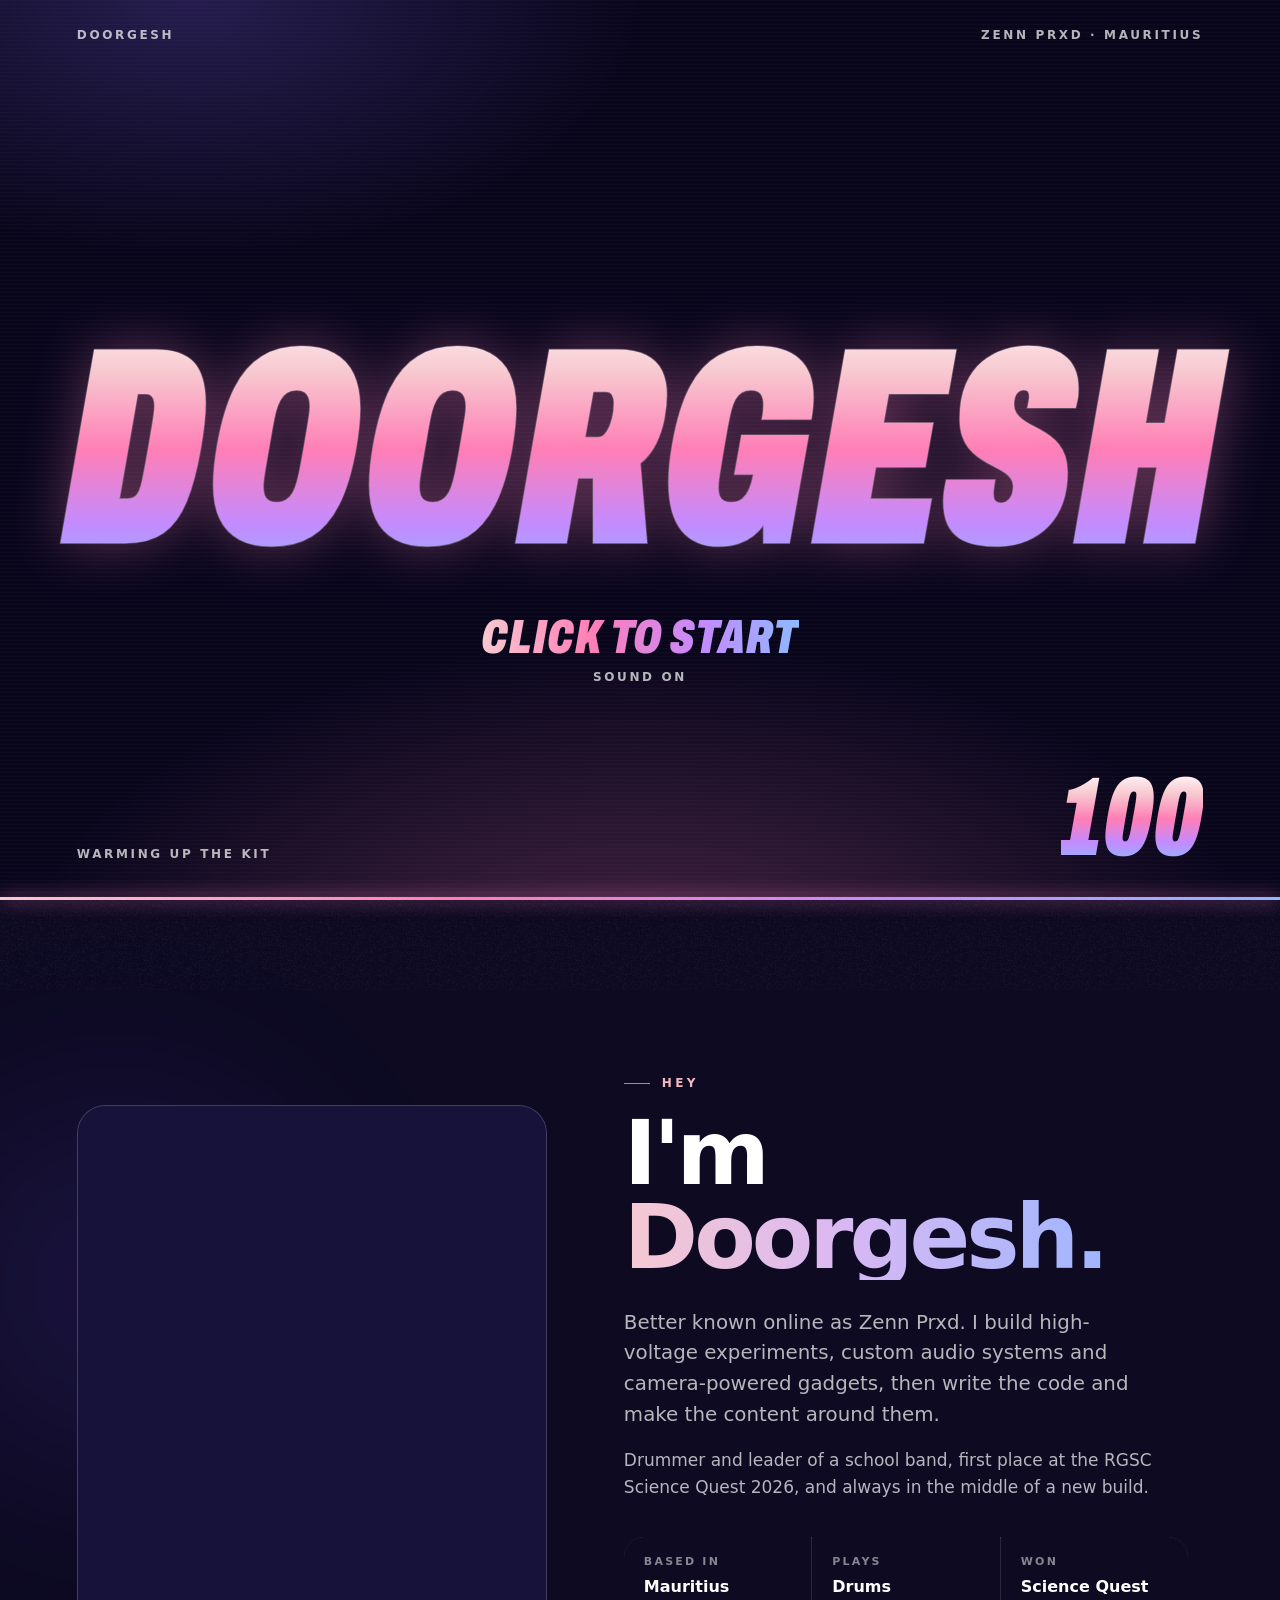
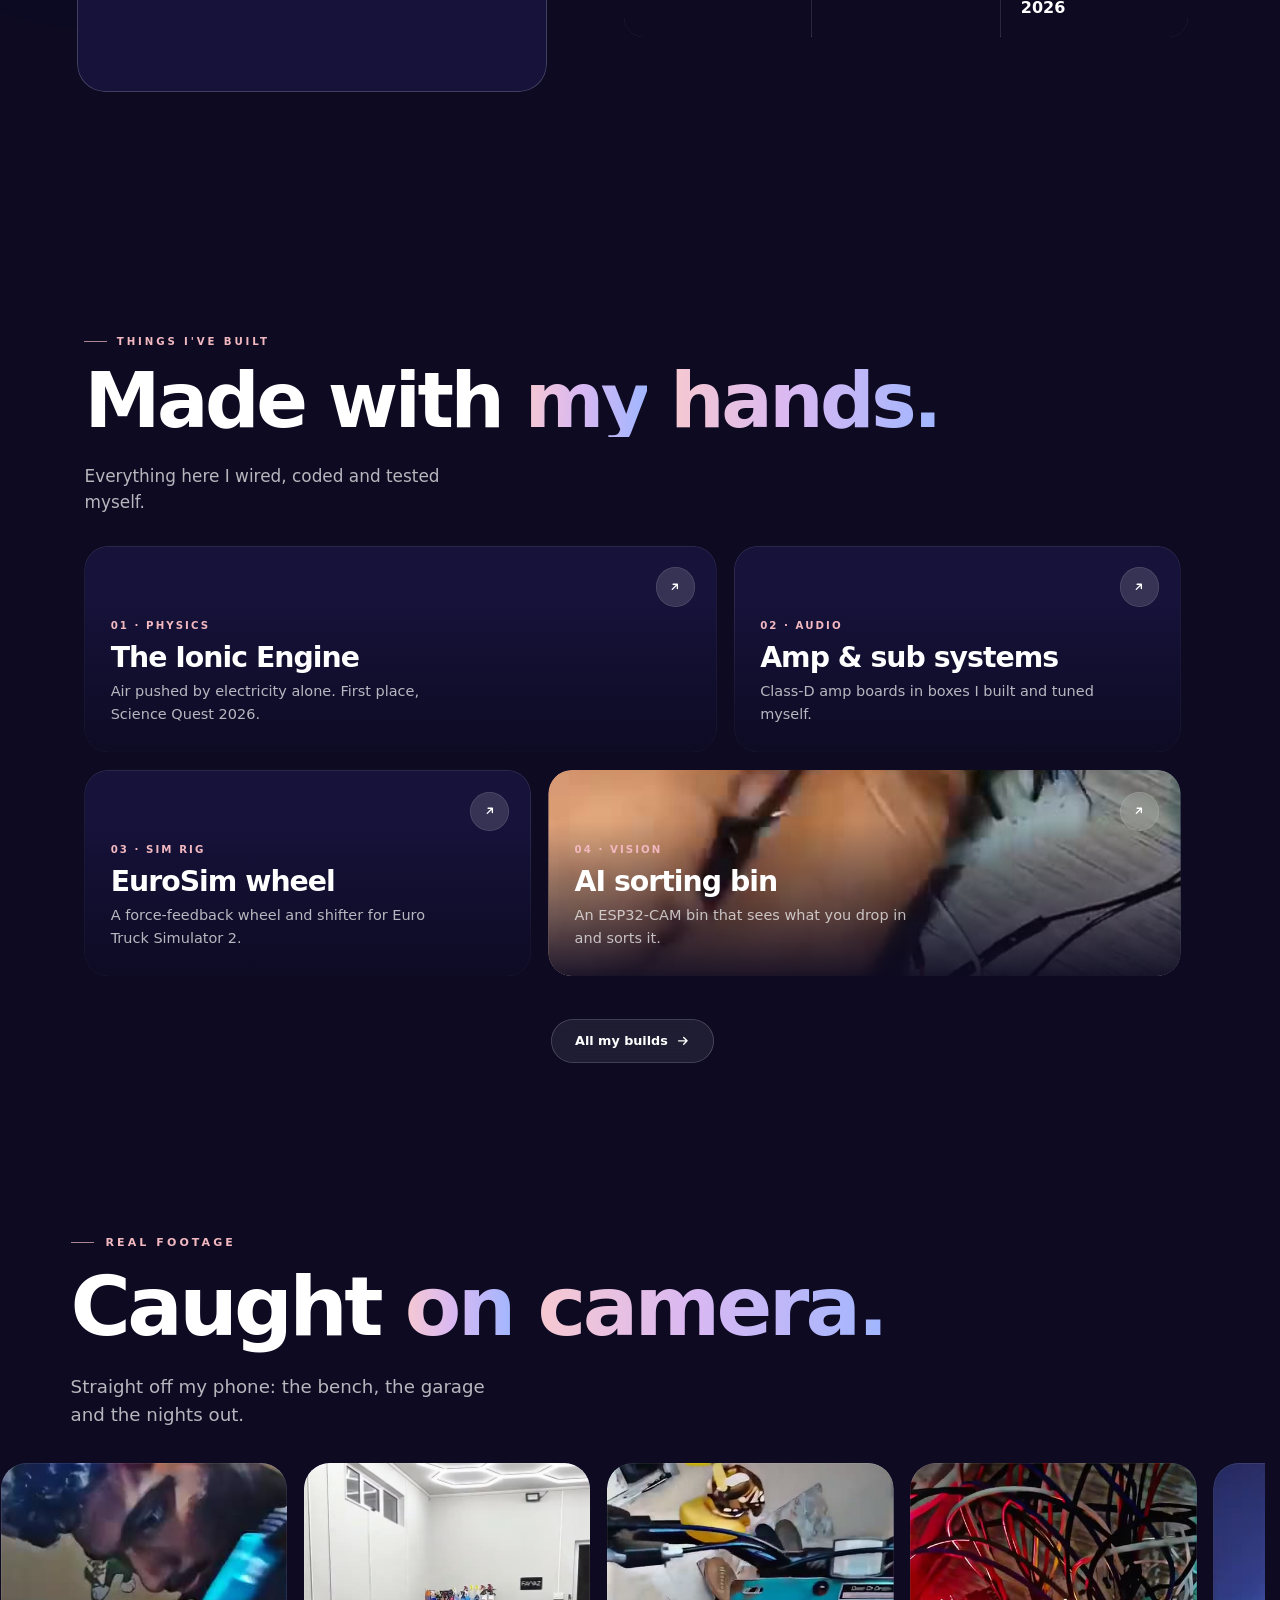
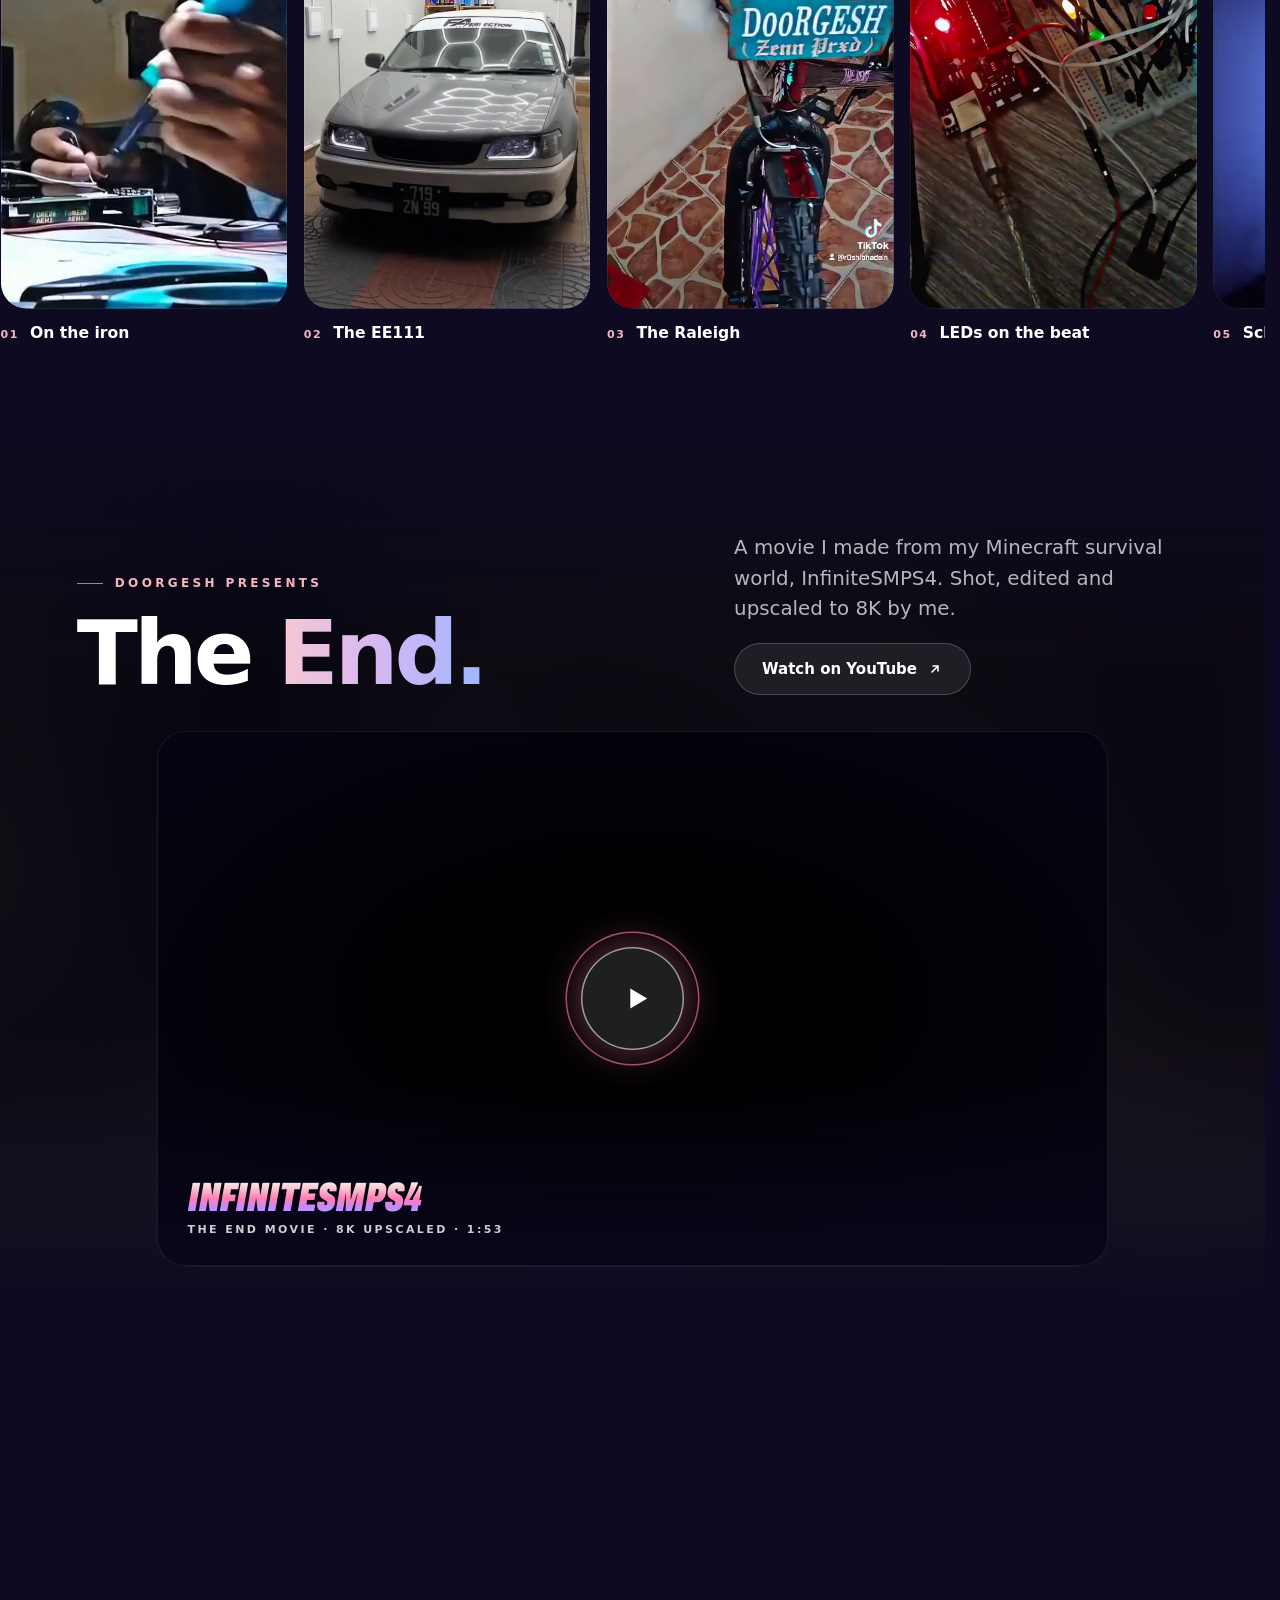
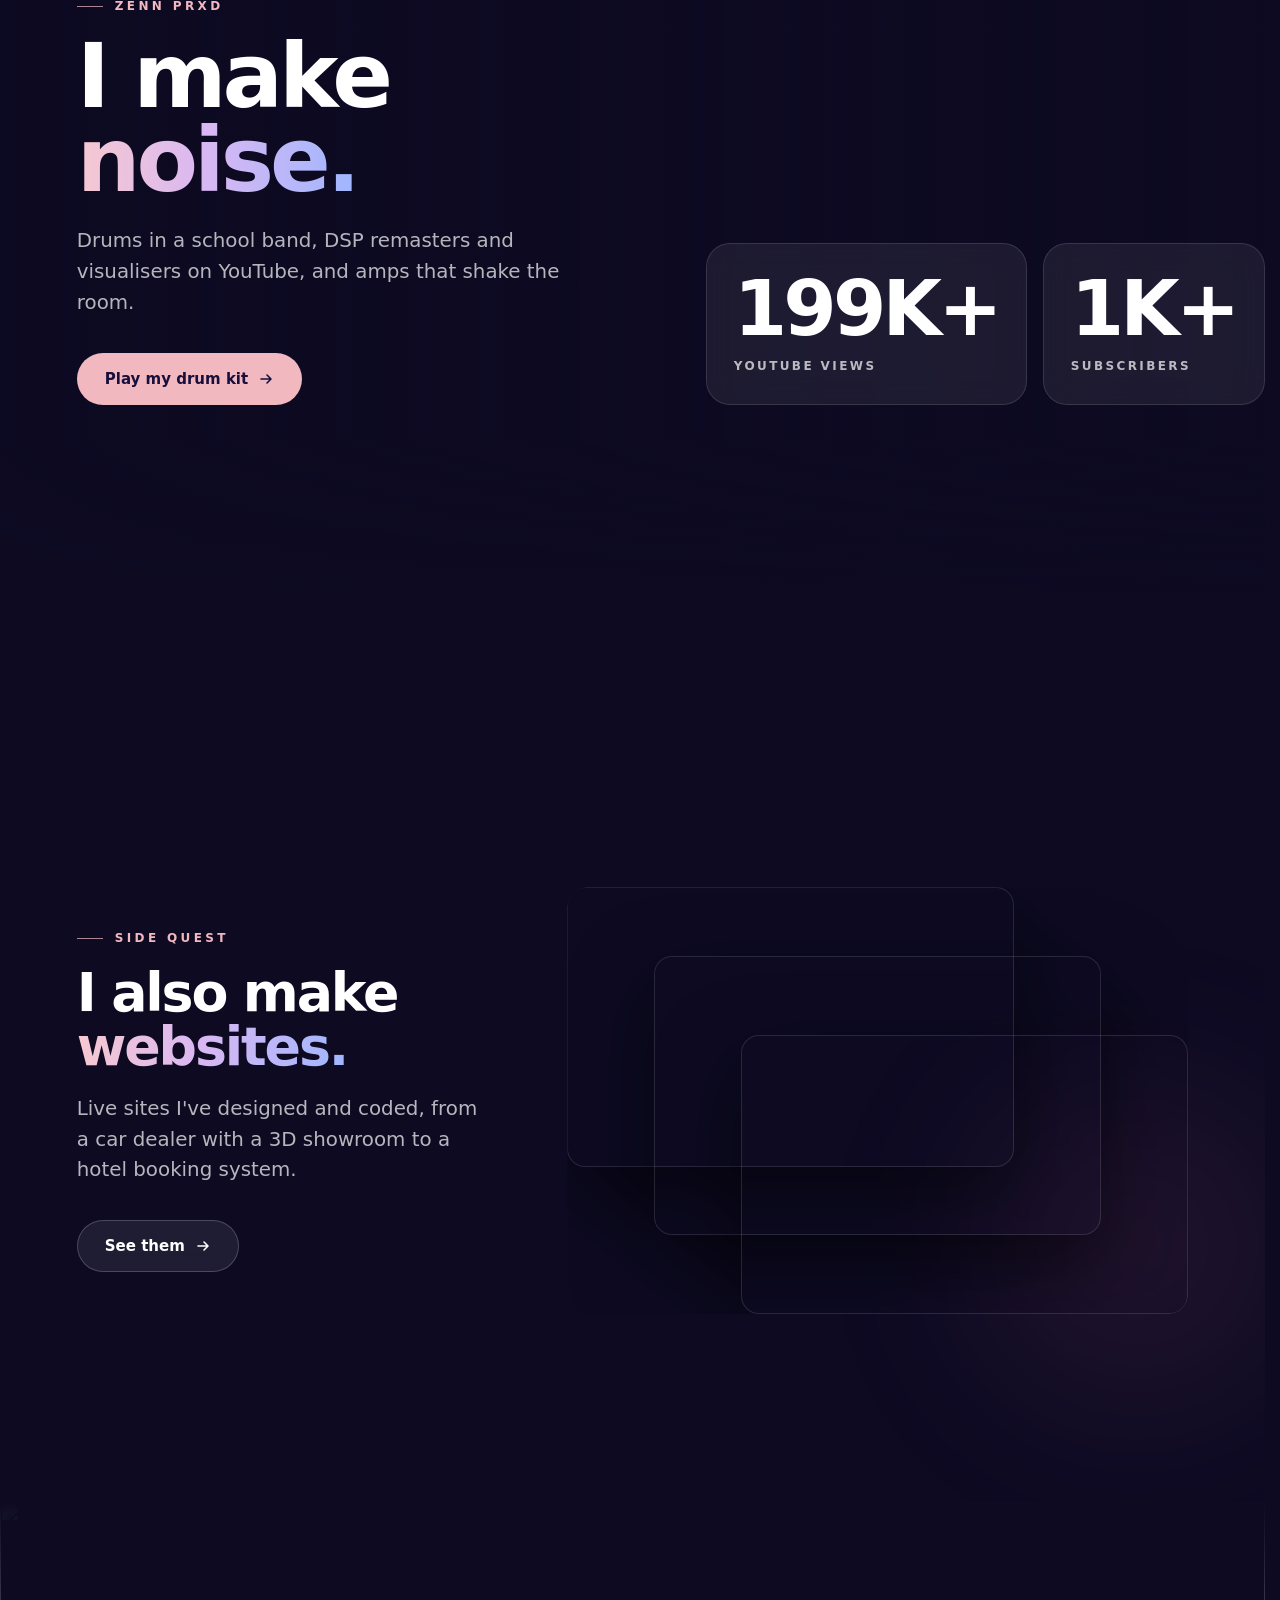
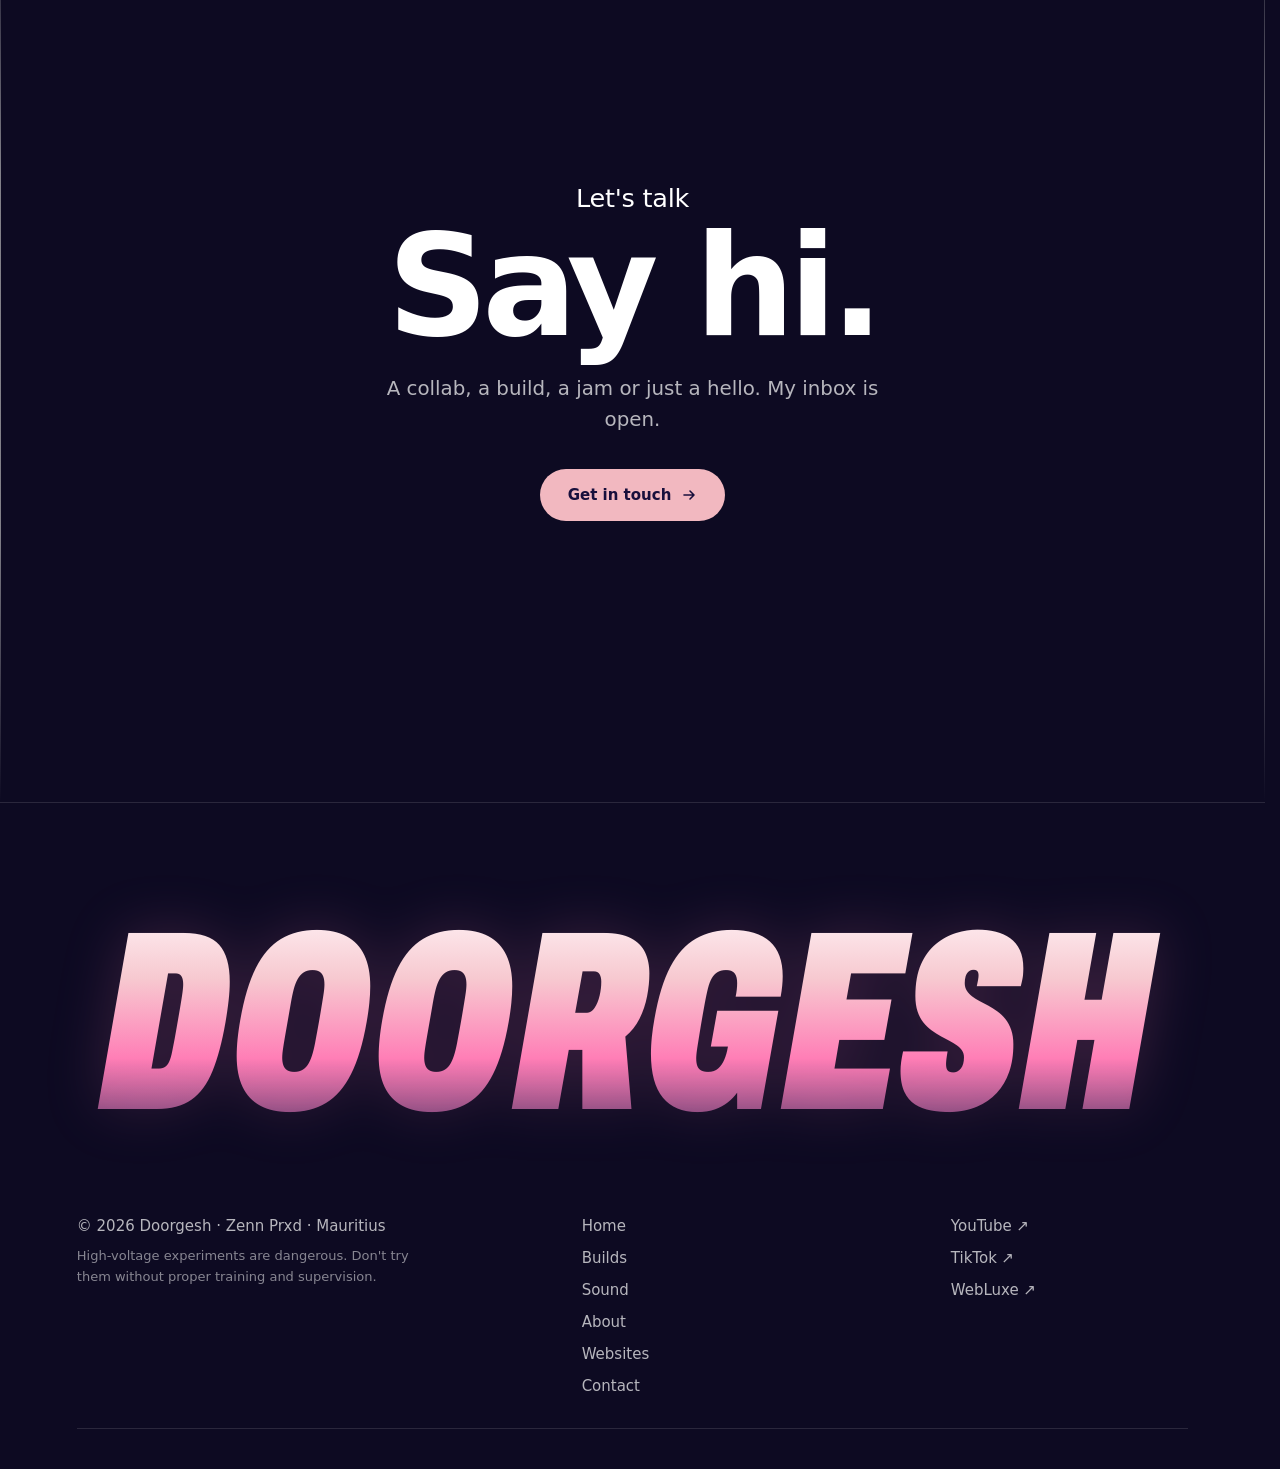
==== commit 00fac94b: "Movie speed menu, footer name fits in neon italic, drop photo credits - Speed selector (0.5x to 2x) " ====
--- a/index.html
+++ b/index.html
@@ -18,9 +18,9 @@
 <link rel="preconnect" href="https://fonts.googleapis.com">
 <link rel="preconnect" href="https://fonts.gstatic.com" crossorigin>
 <link rel="stylesheet" href="https://fonts.googleapis.com/css2?family=Archivo:ital,wdth,wght@1,62..125,900&amp;display=swap">
-<link rel="stylesheet" href="css/site.css?v=9">
-<link rel="stylesheet" href="css/intro.css?v=9">
-<link rel="stylesheet" href="css/motion.css?v=9">
+<link rel="stylesheet" href="css/site.css?v=10">
+<link rel="stylesheet" href="css/intro.css?v=10">
+<link rel="stylesheet" href="css/motion.css?v=10">
 <style>
 /* ---------- hero + stage (Claim Your Summit) ---------- */
 .hero{
@@ -117,8 +117,8 @@
 html.intro .front{transform:translateY(66%)}
 html.intro .shade{opacity:0}
 </style>
-<script src="js/site.js?v=9" defer></script>
-<script src="js/intro.js?v=9" defer></script>
+<script src="js/site.js?v=10" defer></script>
+<script src="js/intro.js?v=10" defer></script>
 </head>
 <body>
 <div class="loader" id="loader" aria-hidden="true">
@@ -255,6 +255,13 @@
         <button class="mbar__pp" type="button" aria-label="Pause"><svg class="i-play" viewBox="0 0 24 24" aria-hidden="true"><path d="M8 5.5v13l11-6.5z"/></svg><svg class="i-pause" viewBox="0 0 24 24" aria-hidden="true"><path d="M7 5h3.6v14H7zM13.4 5H17v14h-3.6z"/></svg></button>
         <span class="mbar__t"><b class="mbar__now">0:00</b> / <span class="mbar__dur">1:53</span></span>
         <div class="mbar__track" role="slider" tabindex="0" aria-label="Seek" aria-valuemin="0" aria-valuemax="113" aria-valuenow="0"><i class="mbar__buf"></i><i class="mbar__fill"></i><i class="mbar__knob"></i></div>
+        <div class="mbar__spd">
+          <button class="mbar__sb" type="button" aria-haspopup="true" aria-expanded="false" aria-label="Playback speed, 1 times"><b>1×</b></button>
+          <div class="mbar__menu" role="menu" aria-label="Playback speed" hidden>
+            <p>Speed</p>
+            <button type="button" role="menuitemradio" aria-checked="false" data-rate="0.5">0.5×</button><button type="button" role="menuitemradio" aria-checked="false" data-rate="0.75">0.75×</button><button type="button" role="menuitemradio" aria-checked="true" data-rate="1">Normal</button><button type="button" role="menuitemradio" aria-checked="false" data-rate="1.25">1.25×</button><button type="button" role="menuitemradio" aria-checked="false" data-rate="1.5">1.5×</button><button type="button" role="menuitemradio" aria-checked="false" data-rate="2">2×</button>
+          </div>
+        </div>
         <button class="mbar__snd" type="button" aria-label="Mute" aria-pressed="false"><svg viewBox="0 0 24 24" aria-hidden="true"><path class="spk" d="M4 9h4l5-4v14l-5-4H4z"/><path class="wav" d="M16 8.5a5 5 0 0 1 0 7M18.5 6a8.5 8.5 0 0 1 0 12"/><path class="off" d="M16 9l6 6M22 9l-6 6"/></svg></button>
         <button class="mbar__fs" type="button" aria-label="Full screen"><svg viewBox="0 0 24 24" aria-hidden="true"><path d="M4 9V4h5M20 9V4h-5M4 15v5h5M20 15v5h-5"/></svg></button>
       </div>
@@ -311,13 +318,12 @@
 </main>
 <footer class="foot">
   <div class="wrap">
-    <p class="foot__word" aria-hidden="true">DOORGESH</p>
+    <p class="foot__word" aria-hidden="true"><span>DOORGESH</span></p>
     <div class="foot__row">
       <div><p>© 2026 Doorgesh · Zenn Prxd · Mauritius</p><p class="foot__warn">High-voltage experiments are dangerous. Don't try them without proper training and supervision.</p></div>
       <nav class="foot__nav" aria-label="Footer"><a href="index.html">Home</a><a href="work.html">Builds</a><a href="sound.html">Sound</a><a href="about.html">About</a><a href="web.html">Websites</a><a href="contact.html">Contact</a></nav>
       <div class="foot__nav"><a href="https://www.youtube.com/results?search_query=Zenn+Prxd" target="_blank" rel="noopener">YouTube ↗</a><a href="https://www.tiktok.com/@r0shibhadain" target="_blank" rel="noopener">TikTok ↗</a><a href="https://webluxe.github.io/WebLuxe/" target="_blank" rel="noopener">WebLuxe ↗</a></div>
     </div>
-    <p class="foot__credits">Mood photos from <a href="https://unsplash.com" target="_blank" rel="noopener">Unsplash</a>: Galina Bogdanova, Hoyoun Lee, ANOOF C, Hamed Taha, Zishan Khan, Luciano Donoso, Chris Becker, Erik Mclean, Vitalii Khodzinskyi, Magnus Lunay. Harbour scenes and rain films made for this site.</p>
   </div>
 </footer>
 <script>
--- a/css/motion.css
+++ b/css/motion.css
@@ -174,3 +174,23 @@
 .mbar__snd[aria-pressed=true] .off{display:inline}
 .movie:fullscreen{border-radius:0;width:100%;max-width:none;aspect-ratio:auto}
 @media (max-width:560px){.mbar__t .mbar__dur,.mbar__t{font-size:11px}.mbar__fs{display:none!important}.mbar{padding-right:8px}}
+
+/* ---------- footer name: neon italic, sized by script to fit the row exactly ---------- */
+.foot__word{display:block;overflow:visible;background:none;-webkit-background-clip:border-box;background-clip:border-box;color:inherit;letter-spacing:0;line-height:.82;text-align:center;font-size:clamp(64px,17vw,270px)}
+.foot__word span{display:inline-block;padding:.06em .14em .1em .08em;font-family:var(--disp);font-style:italic;font-weight:900;font-stretch:62%;text-transform:uppercase;background:linear-gradient(180deg,#fff4f7 0%,#F7C9D0 30%,#ff7eb6 62%,rgba(195,139,255,.25) 100%);-webkit-background-clip:text;background-clip:text;color:transparent;filter:drop-shadow(0 0 28px rgba(255,126,182,.18))}
+.foot__word.fit{font-size:var(--fw)}
+
+/* ---------- speed menu ---------- */
+.mbar__spd{position:relative;flex:none}
+.mbar__sb{min-width:44px;height:34px;padding:0 10px!important;border-radius:999px;box-shadow:inset 0 0 0 1px rgba(255,255,255,.22);font-size:12px;letter-spacing:.02em;transition:background .25s,box-shadow .25s}
+.mbar__sb b{font-weight:700;font-variant-numeric:tabular-nums}
+.mbar__sb:hover,.mbar__sb[aria-expanded=true]{background:rgba(255,255,255,.12)!important;box-shadow:inset 0 0 0 1px rgba(255,126,182,.7)}
+.mbar__menu{position:absolute;right:-6px;bottom:calc(100% + 14px);min-width:132px;padding:8px;border-radius:16px;display:grid;gap:2px;background:rgba(14,10,36,.92);backdrop-filter:blur(16px);-webkit-backdrop-filter:blur(16px);box-shadow:inset 0 0 0 1px rgba(255,255,255,.12),0 20px 40px rgba(0,0,0,.45);transform-origin:80% 100%;animation:mmenu .35s cubic-bezier(.16,1,.3,1)}
+.mbar__menu[hidden]{display:none}
+.mbar__menu p{margin:2px 10px 6px;font-size:10px;letter-spacing:.22em;text-transform:uppercase;font-weight:600;color:rgba(255,255,255,.5)}
+.mbar__menu button{display:flex!important;justify-content:space-between;align-items:center;gap:12px;width:100%;padding:8px 10px!important;border-radius:10px;font-size:13px;text-align:left;color:rgba(255,255,255,.85)!important;transition:background .2s}
+.mbar__menu button:hover,.mbar__menu button:focus-visible{background:rgba(255,255,255,.1)!important;outline:none}
+.mbar__menu button[aria-checked=true]{color:#fff!important;font-weight:600}
+.mbar__menu button[aria-checked=true]::after{content:"";width:7px;height:7px;border-radius:50%;background:var(--neon-x);box-shadow:0 0 8px #ff7eb6}
+@keyframes mmenu{from{opacity:0;transform:translateY(8px) scale(.96)}to{opacity:1;transform:none}}
+.movie.menu-open .mbar{opacity:1!important;transform:none!important;pointer-events:auto!important}
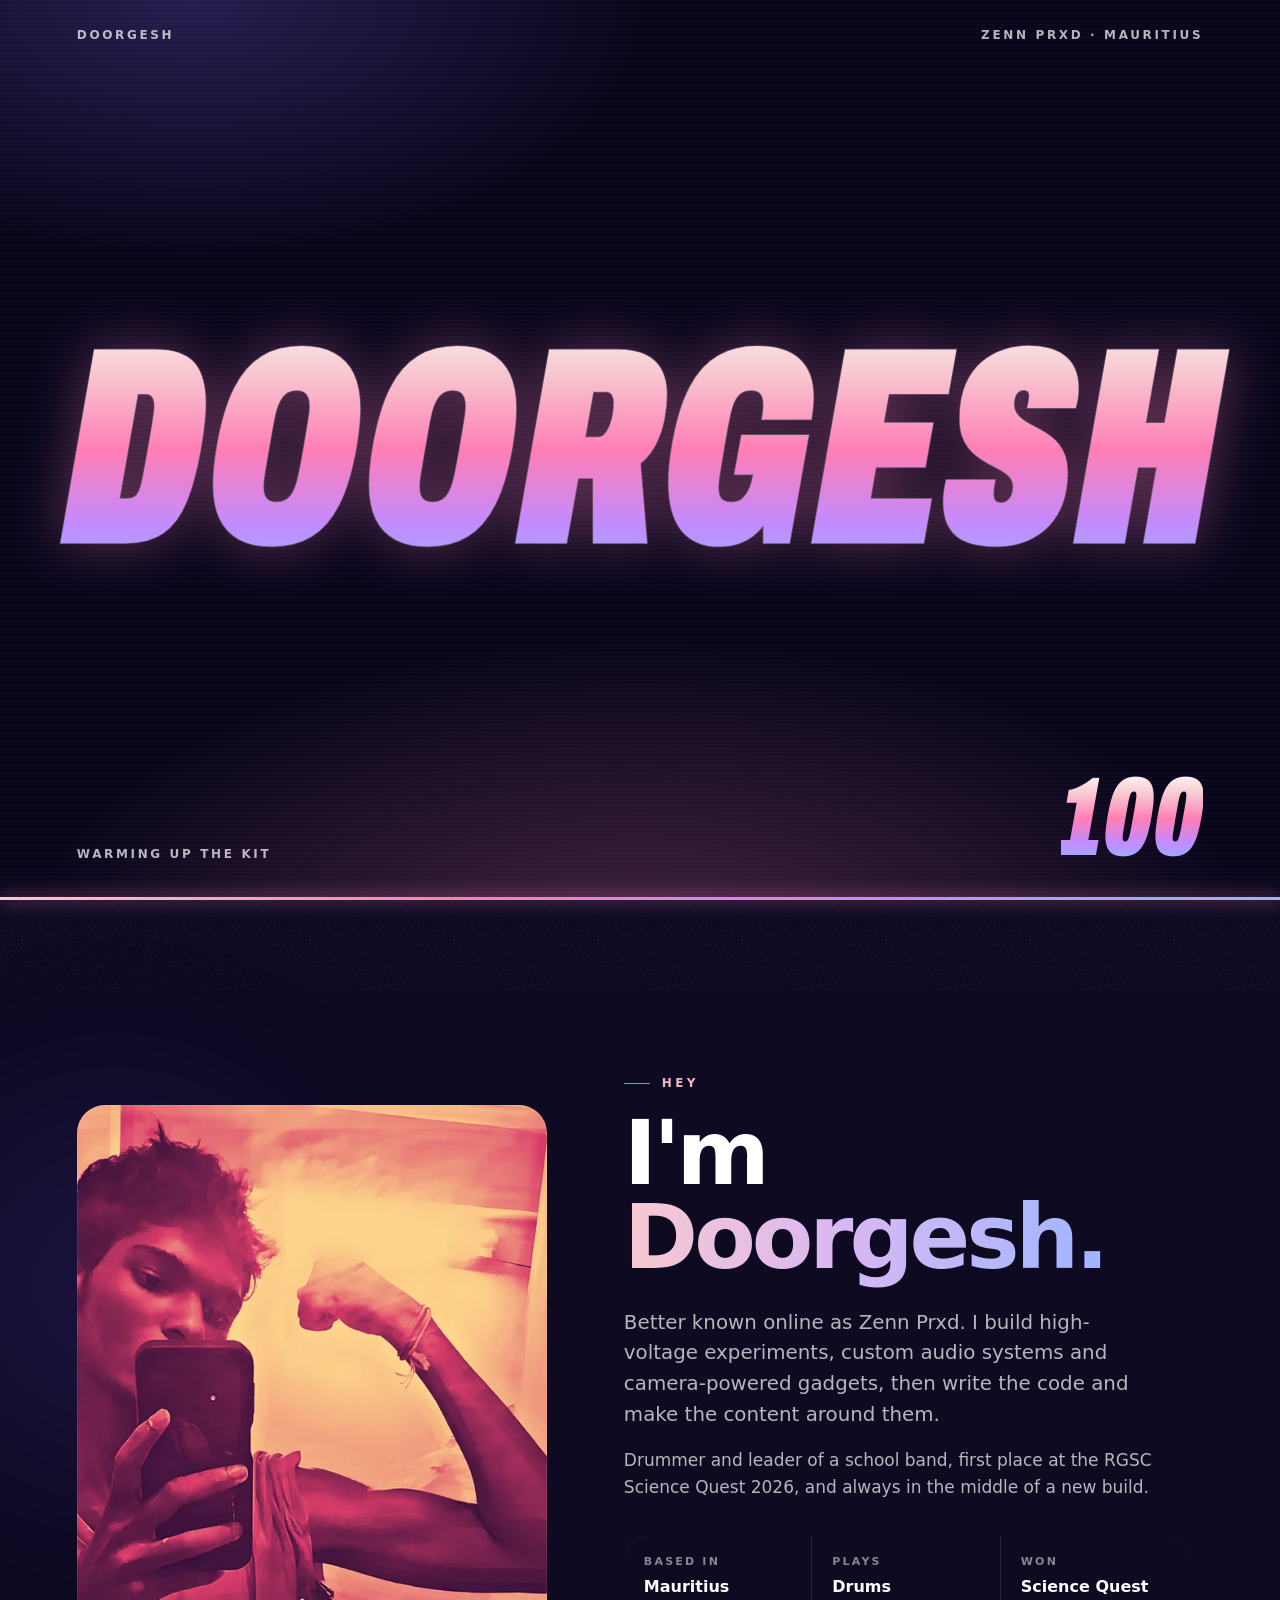
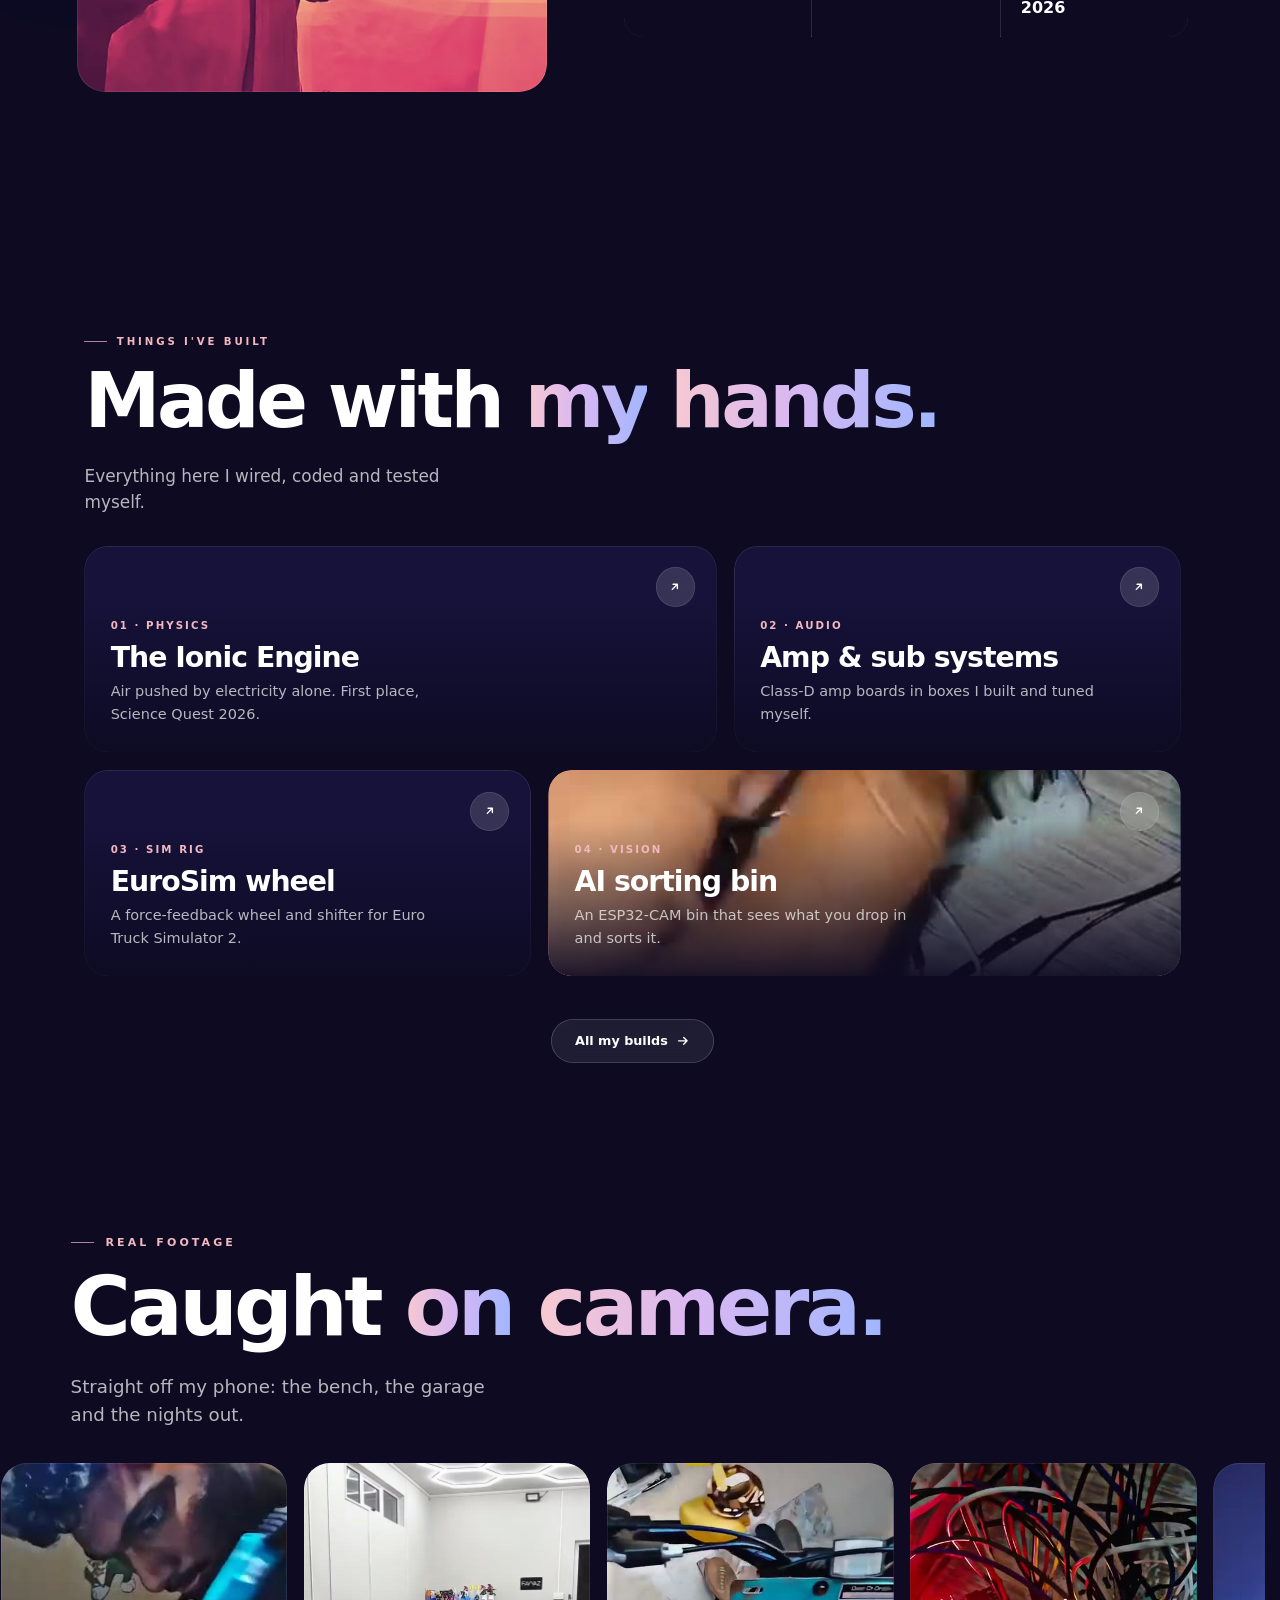
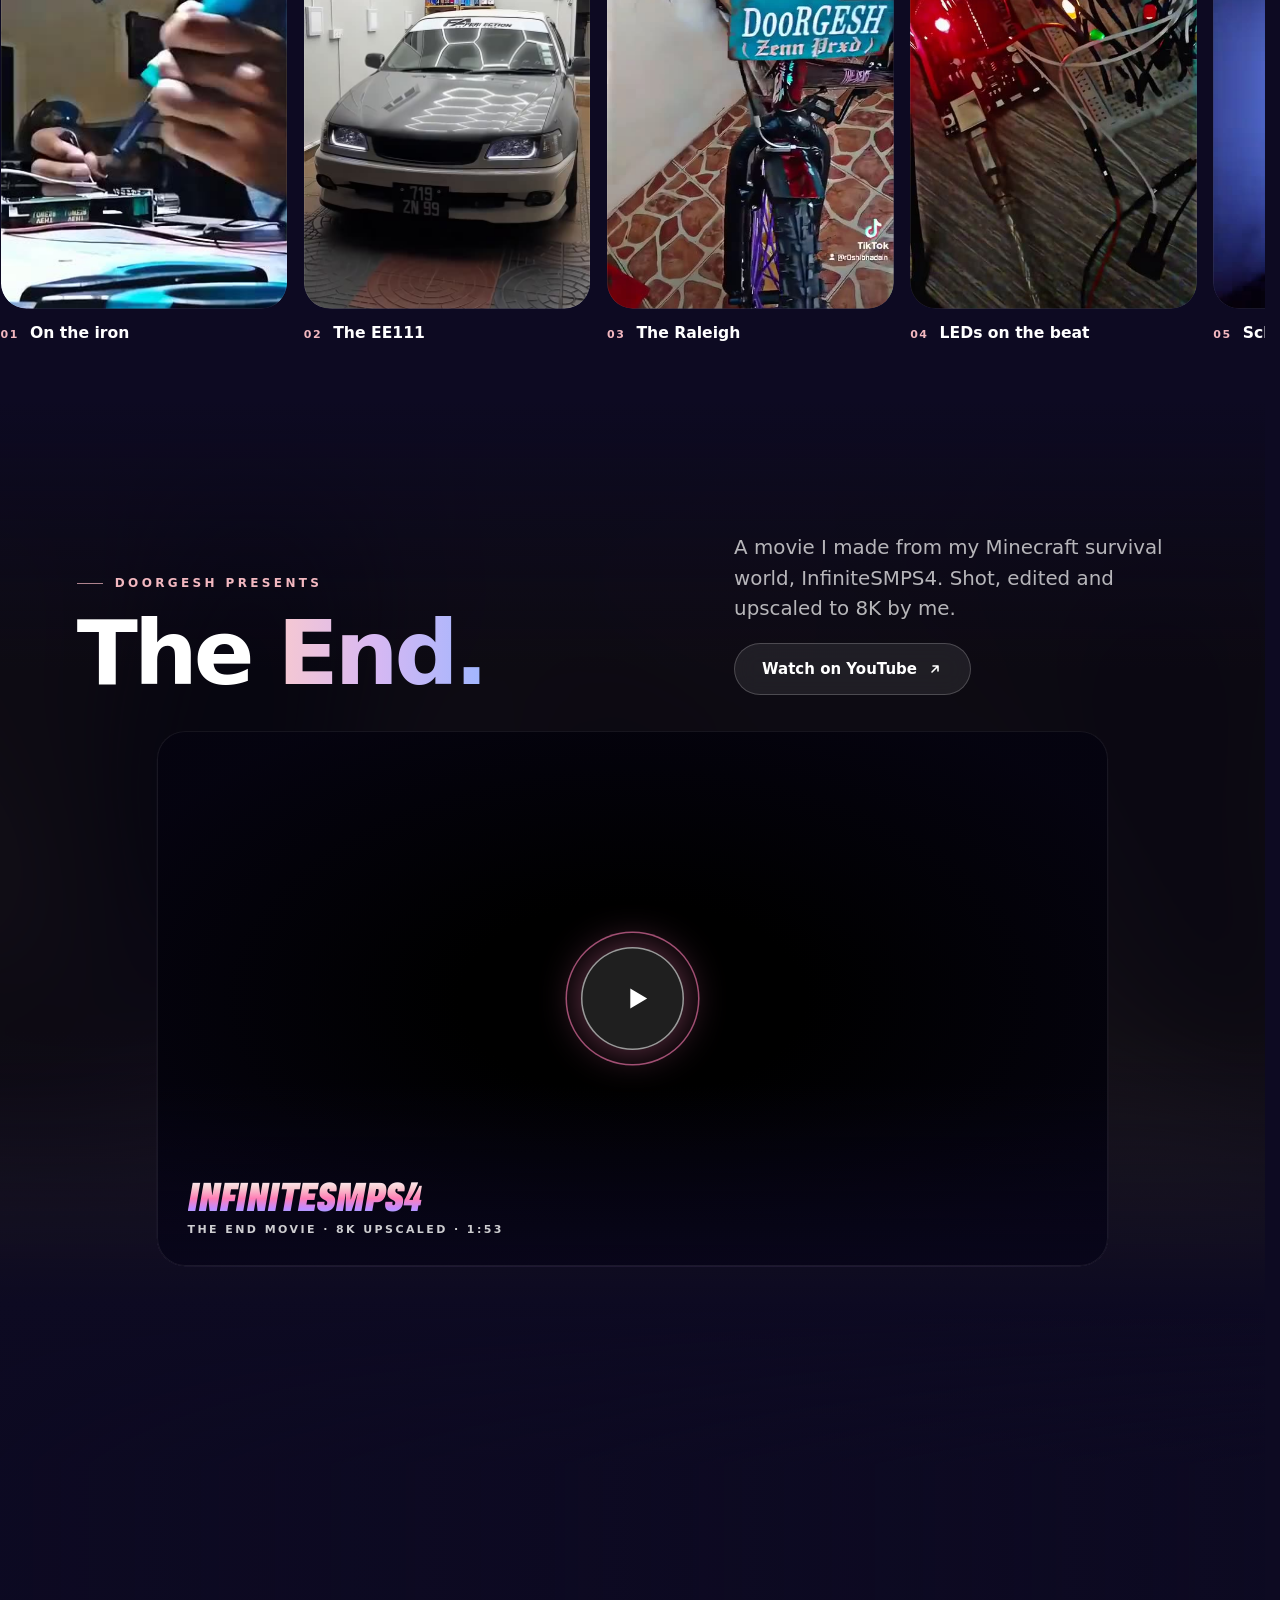
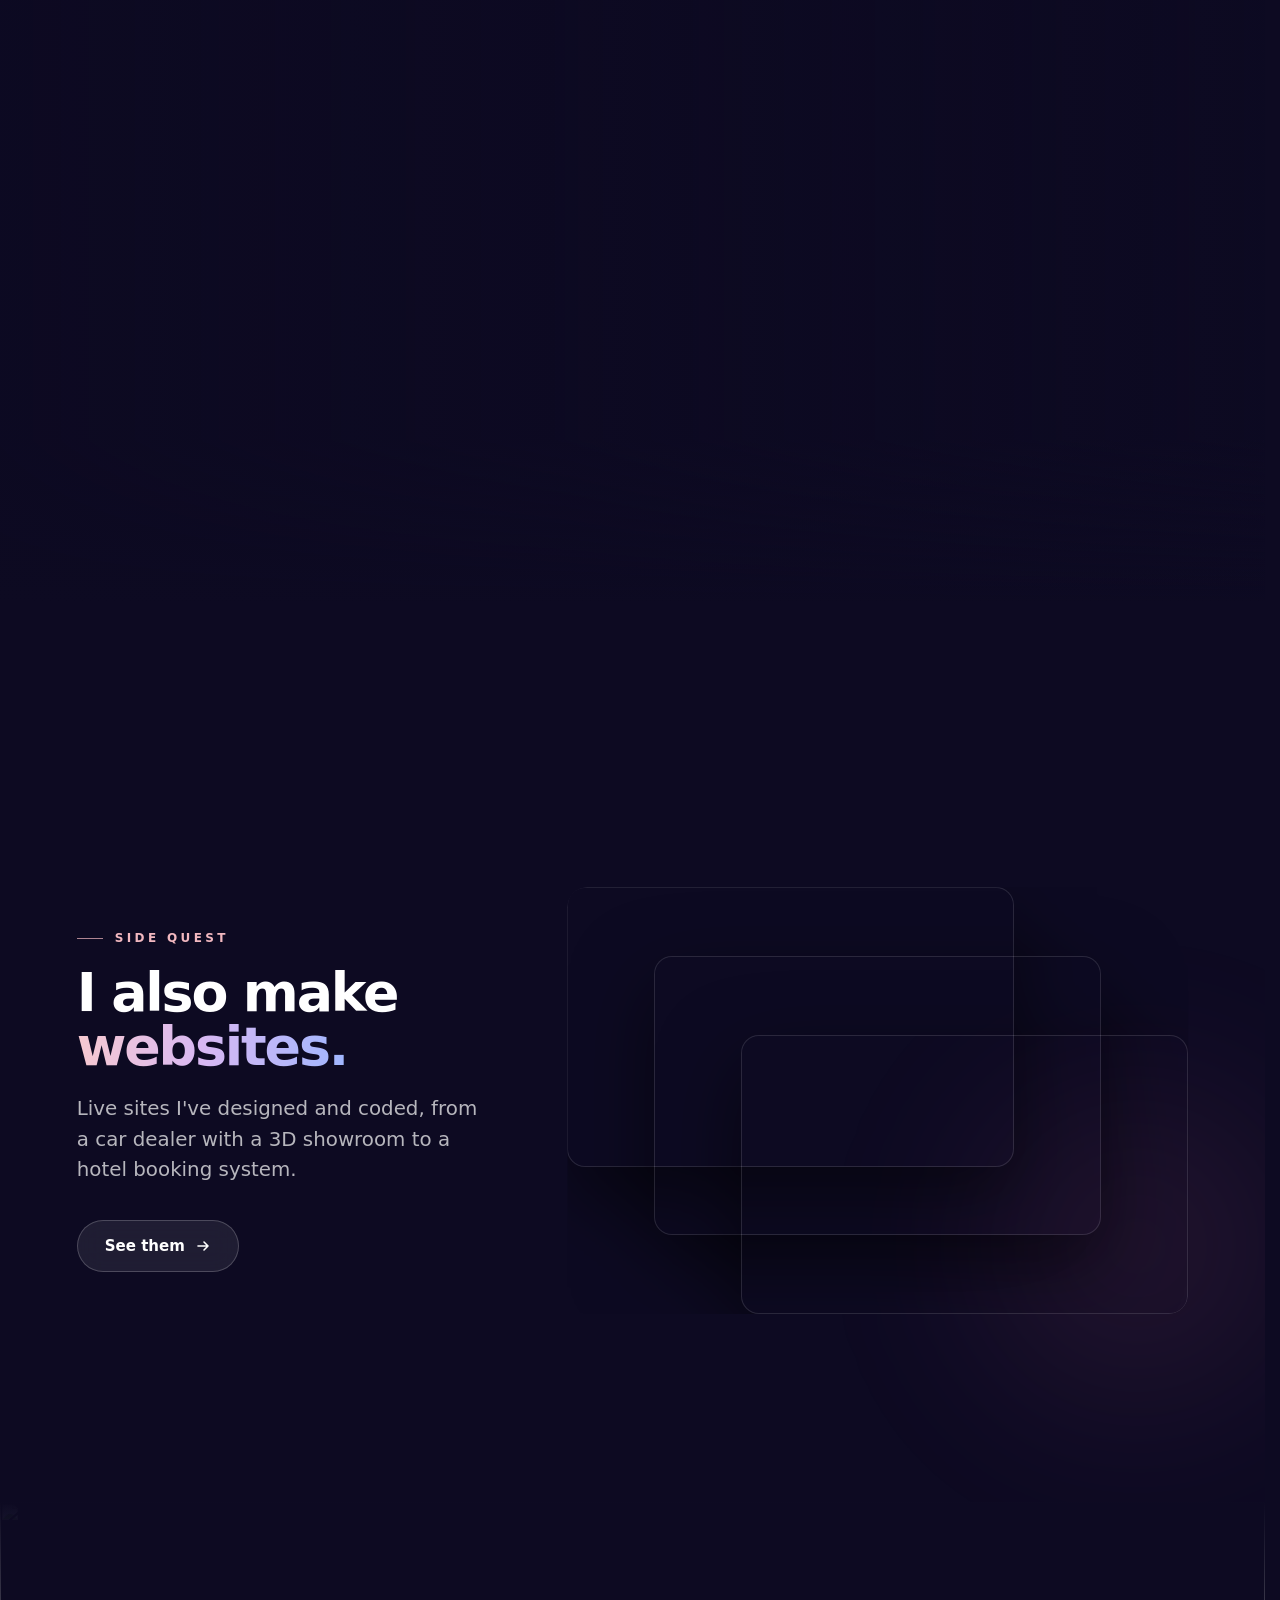
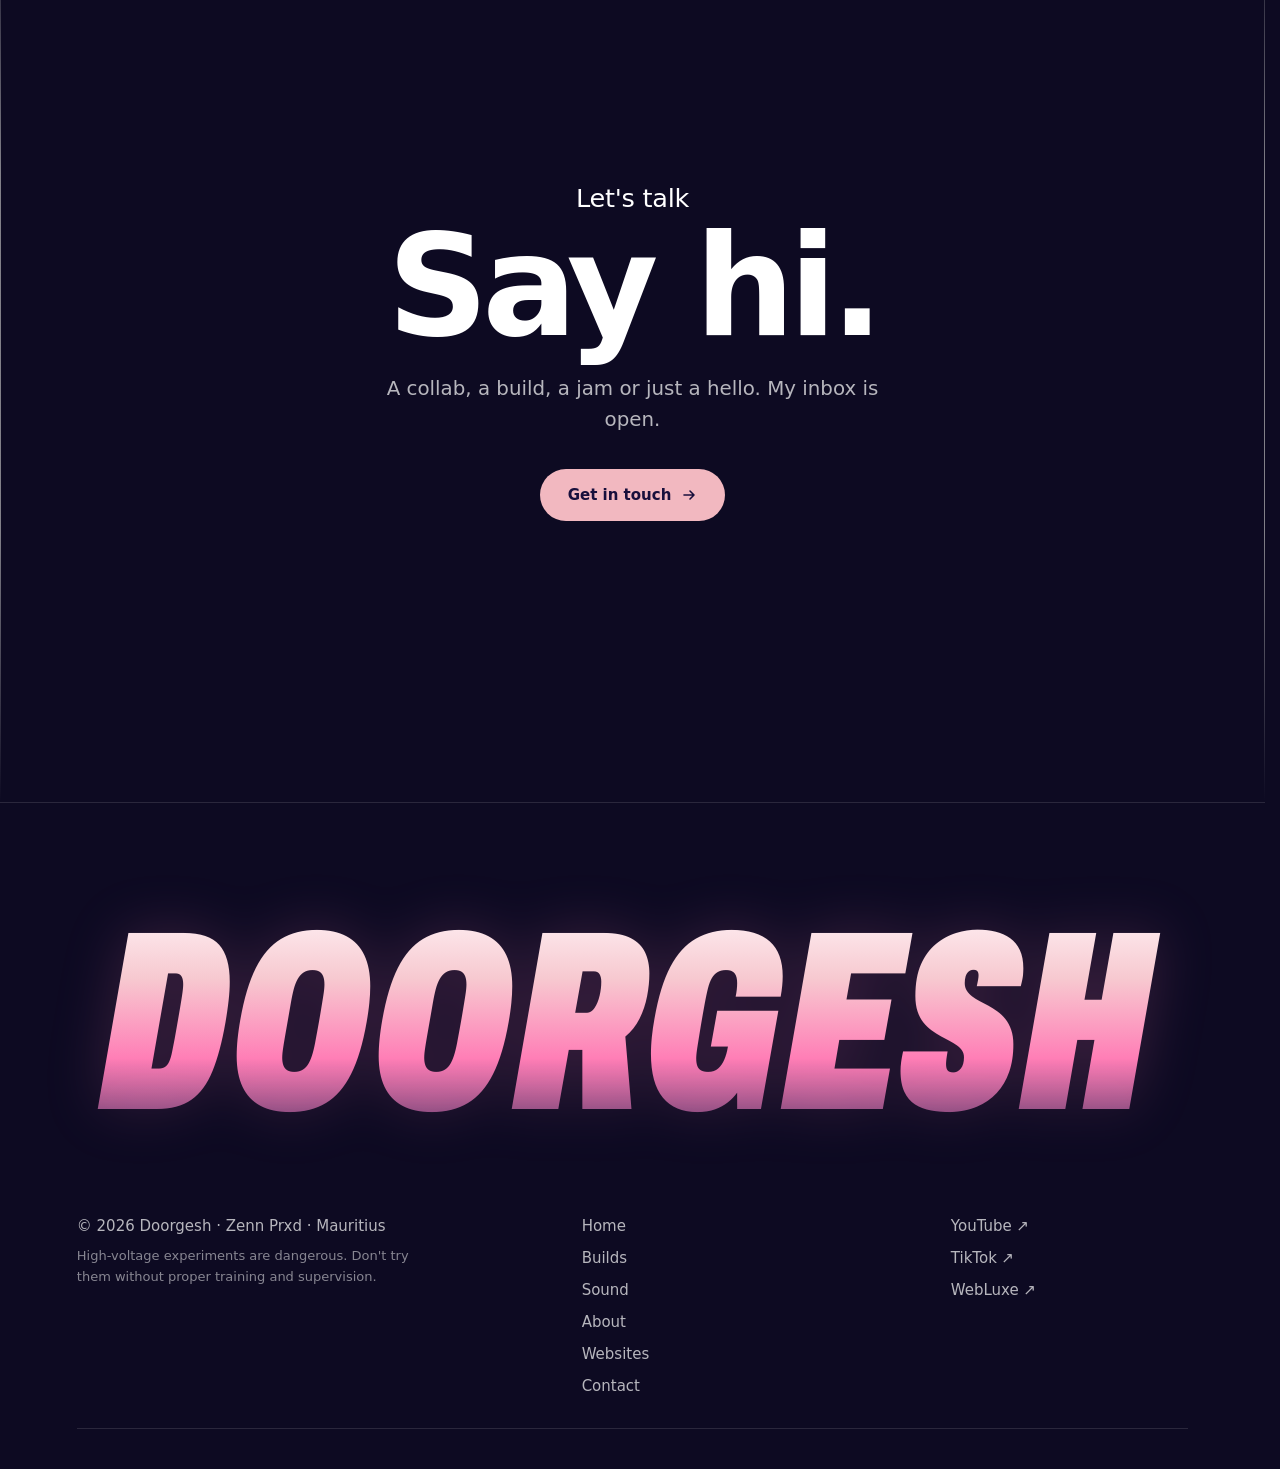
==== commit 2292e966: "Phone and tablet fixes, Sound page scrolling, new contact email - Contact email is now doorgeshsungk" ====
--- a/index.html
+++ b/index.html
@@ -64,8 +64,6 @@
   position:absolute;
   left:5.2%;right:4.1%;top:57.9%;height:25.4%;
   background:linear-gradient(to bottom, rgba(190,200,255,.10) 0%, rgba(150,160,230,.05) 60%, rgba(120,130,210,.08) 100%);
-  -webkit-backdrop-filter:blur(1.2px) saturate(1.05);
-  backdrop-filter:blur(1.2px) saturate(1.05);
   border-top:1px solid rgba(255,255,255,.18);
 }
 .headline{position:absolute;top:0;left:0;width:100vw;height:100%;pointer-events:none}
--- a/css/site.css
+++ b/css/site.css
@@ -554,3 +554,23 @@
   *,*::before,*::after{animation-duration:.01ms!important;animation-iteration-count:1!important;transition-duration:0s!important;transition-delay:0s!important;scroll-behavior:auto!important}
   .js [data-reveal]{opacity:1;transform:none}
 }
+/* touch screens: give small text links a finger-sized hit area without changing the look */
+@media (pointer:coarse){
+  .foot__nav{gap:0}
+  .foot__nav a{padding:10px 0}
+  .brand{padding:14px 0;margin:-14px 0}
+}
+/* touch devices: live blur over the moving hero/video costs ~20fps on phones (measured 37 -> 56fps).
+   Swap every frosted panel for a solid tinted one that reads the same. */
+@media (pointer:coarse){
+  *,*::before,*::after,::backdrop{-webkit-backdrop-filter:none!important;backdrop-filter:none!important}
+  .pills,.filters,.btn--ghost,.tile__go,.pcard__plus,.modal__x,.movie__play{background:linear-gradient(rgba(255,255,255,.12),rgba(255,255,255,.12)),rgba(22,16,56,.62)}
+  .num,.pad,.form{background:linear-gradient(rgba(255,255,255,.06),rgba(255,255,255,.06)),rgba(22,16,56,.55)}
+  .mbar,.movie__pop{background:rgba(9,6,28,.8)}
+  .modal::backdrop{background:rgba(8,6,22,.88)}
+}
+/* tablets + small laptops (820-1199px): the nav scaled down to 8.5-11px text; keep it readable and tighten the sides so the groups never touch */
+@media (min-width:820px) and (max-width:1199.98px) and (min-height:500.02px){
+  :root{--u:max(.85px, calc(min(100vw, 160svh) / 1440))}
+  .nav{padding:0 clamp(32px, 6vw, 104px)}
+}
--- a/css/motion.css
+++ b/css/motion.css
@@ -69,7 +69,7 @@
 .in .wi{transform:none}
 .js [data-reveal].sh{opacity:1;transform:none}
 .hl.sh-hl{background:none}
-.hl .wi{background:var(--accent);-webkit-background-clip:text;background-clip:text;color:transparent}
+.hl .wi{background:var(--accent);-webkit-background-clip:text;background-clip:text;color:transparent;padding-bottom:.16em;margin-bottom:-.16em}
 
 /* ---------- images wipe open and settle ---------- */
 .js .tile[data-reveal],.js .frame[data-reveal],.js .pcard[data-reveal],.js .site__shot[data-reveal],.js .sq__shots[data-reveal],.js .reel[data-reveal] .frame{
